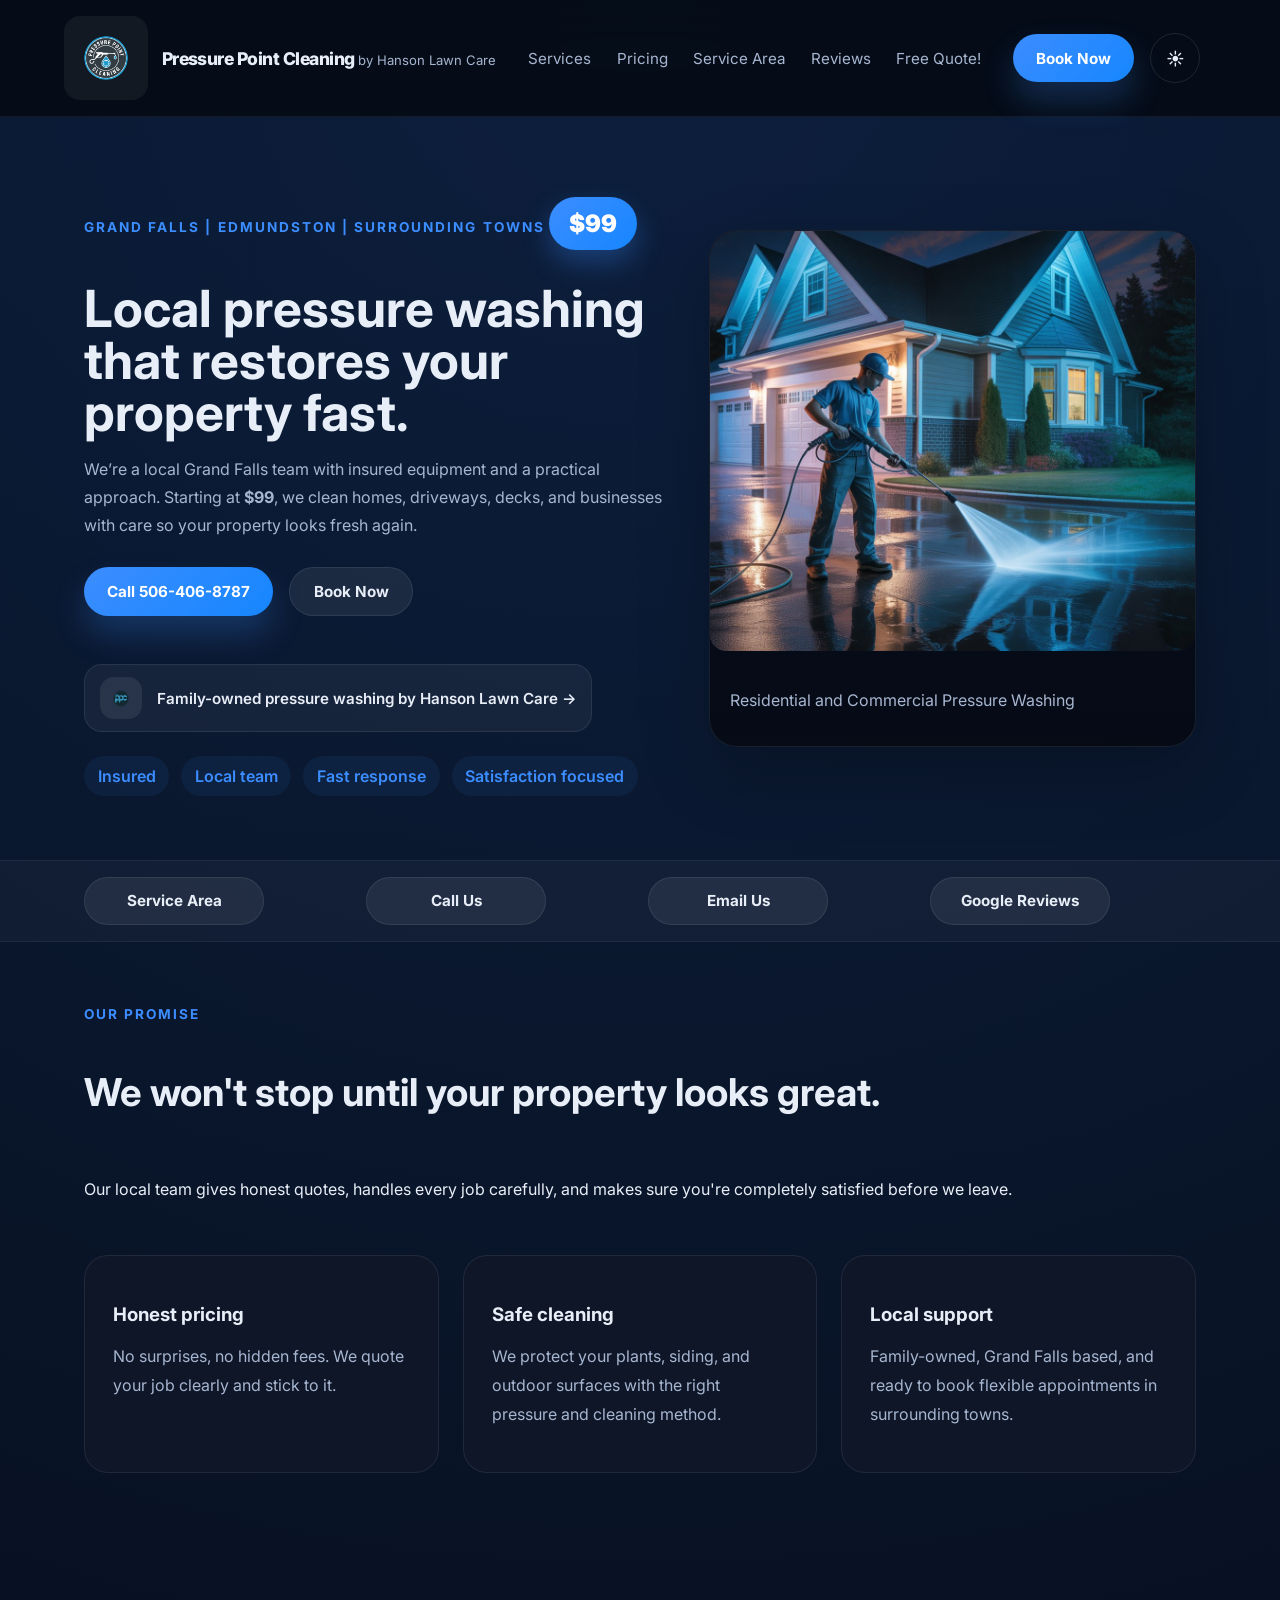
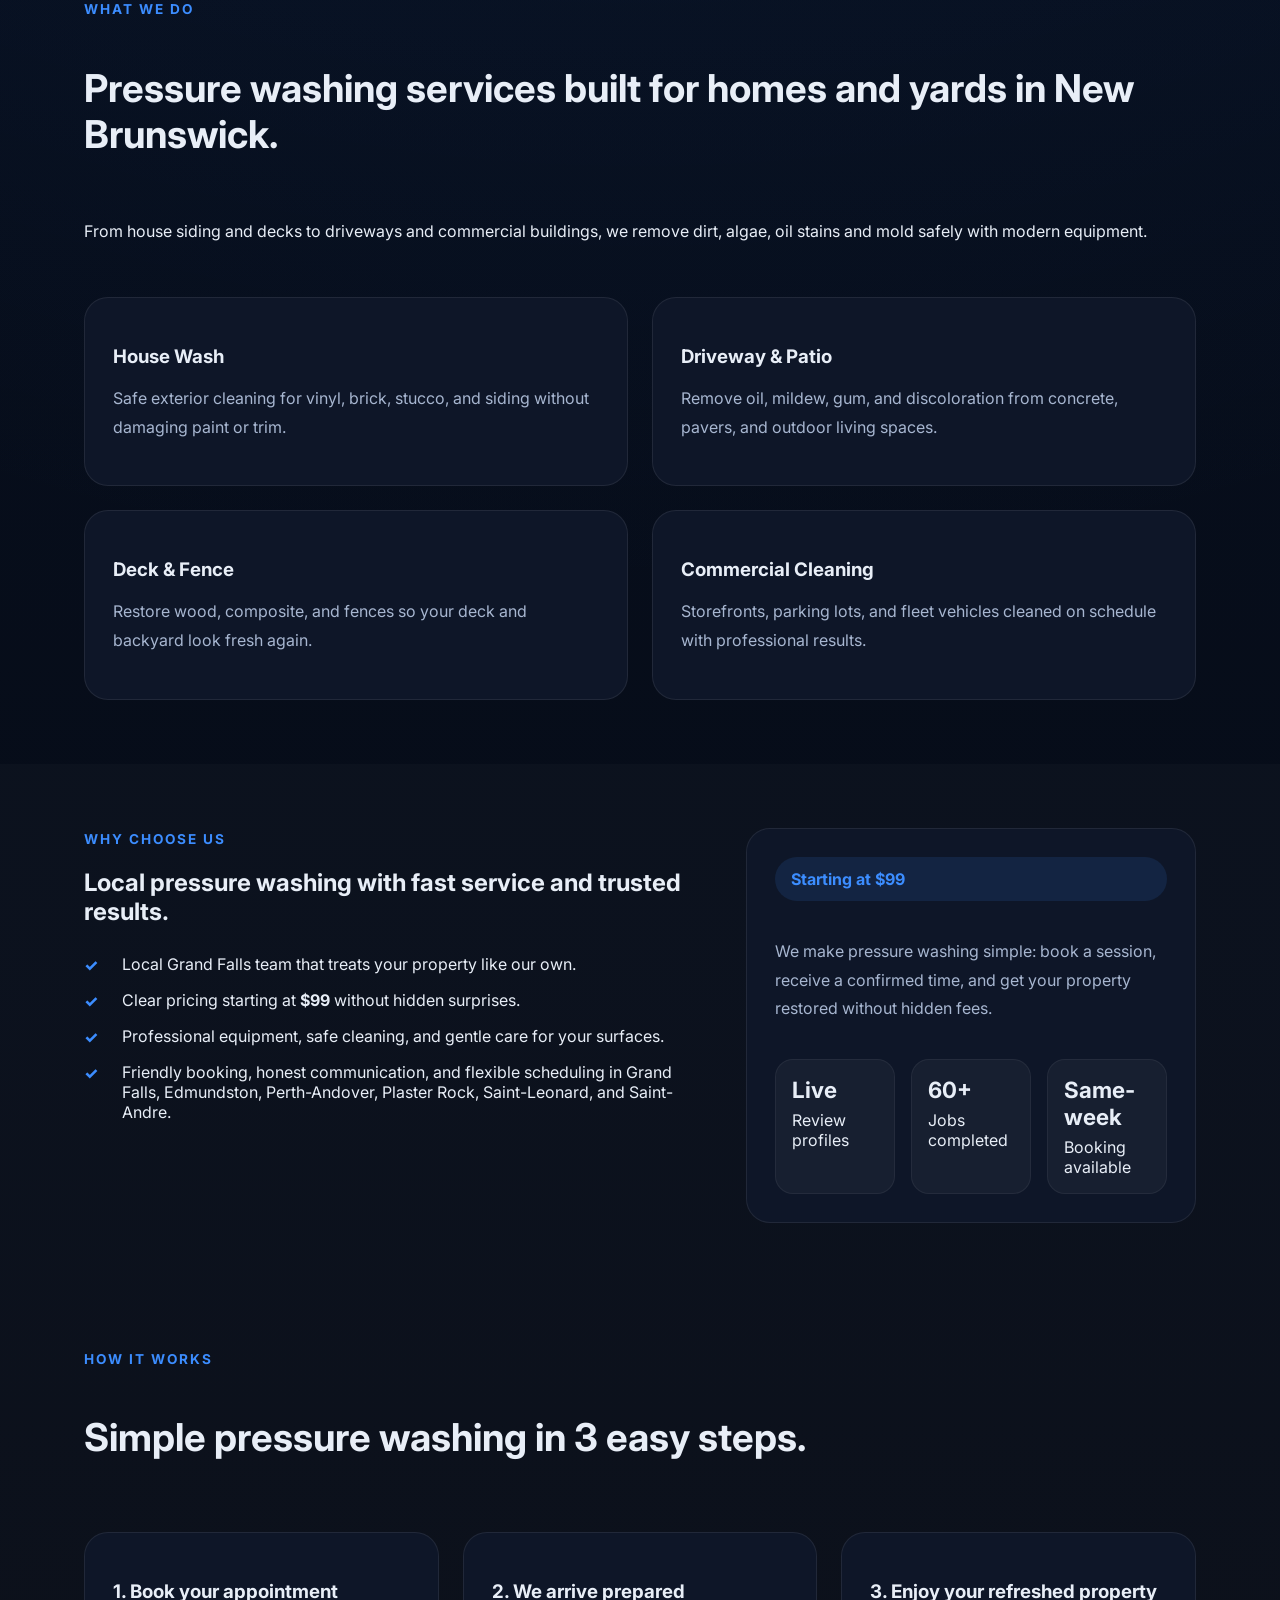
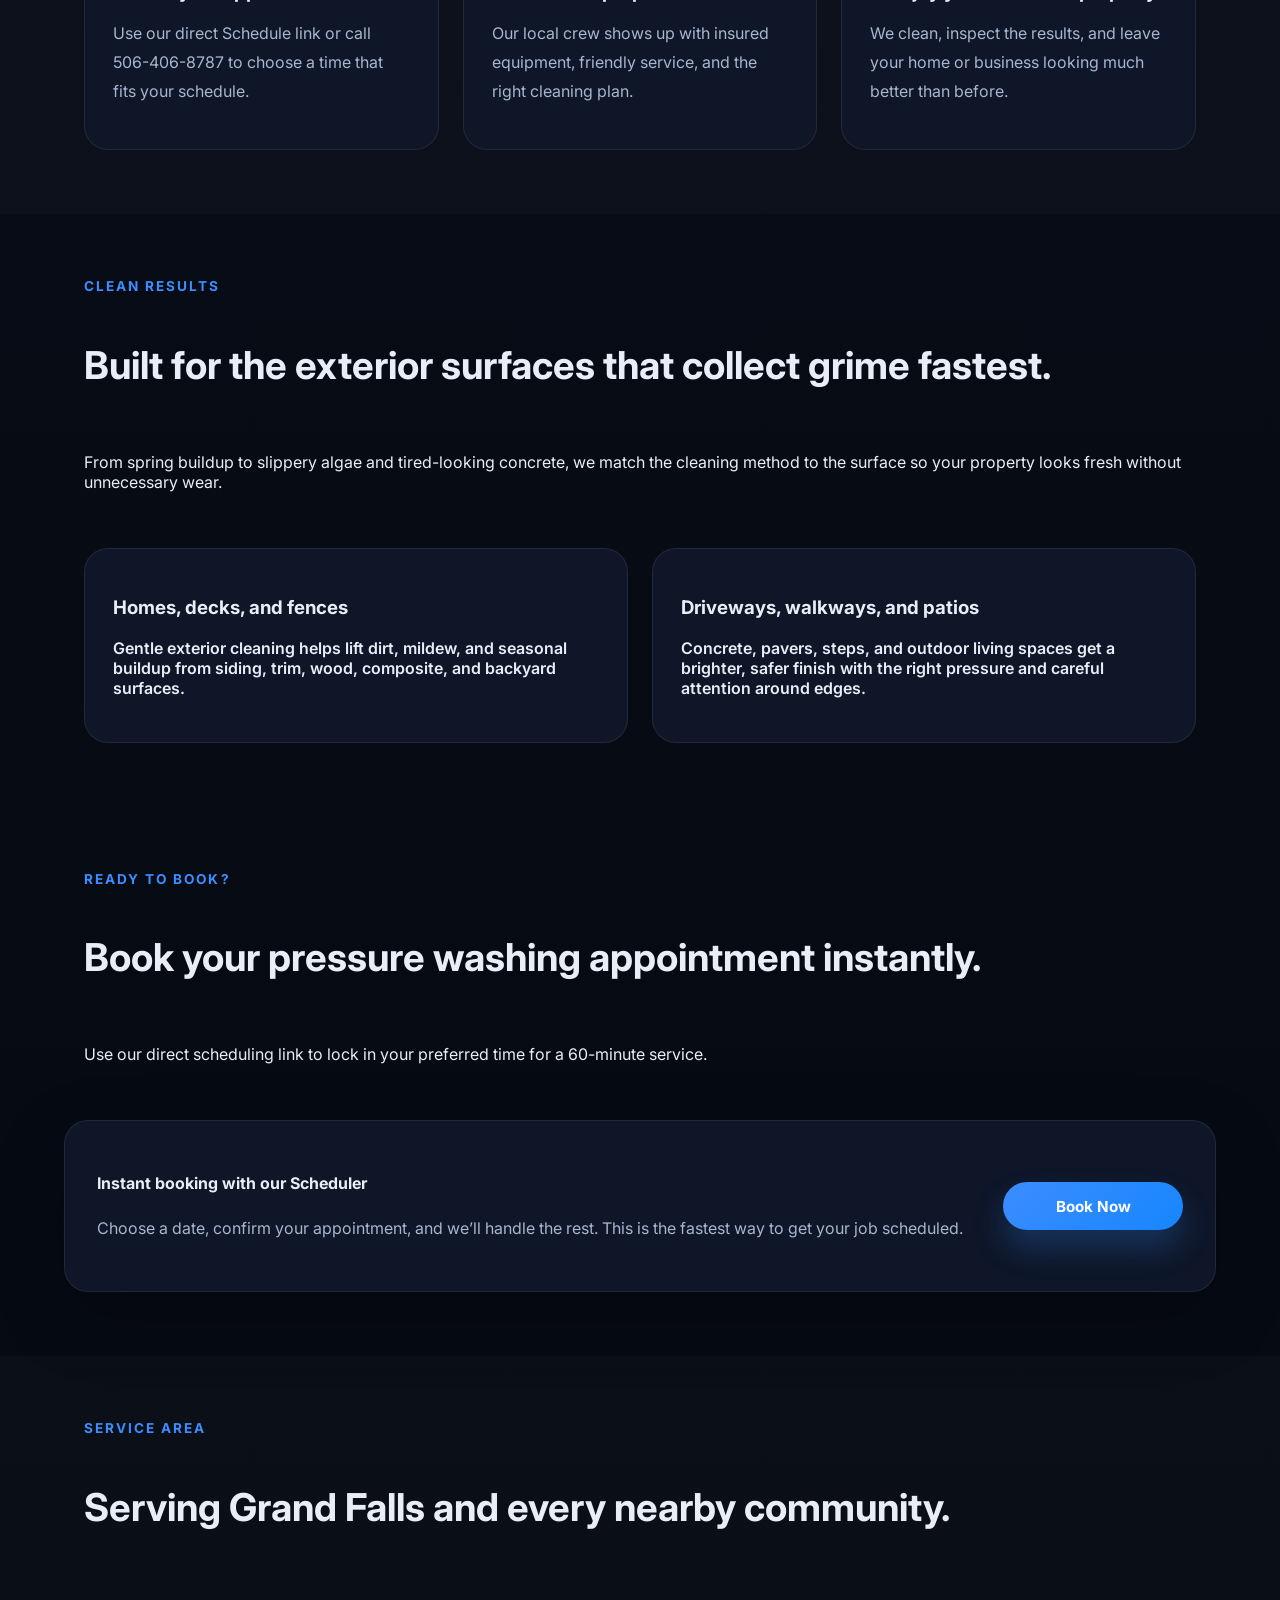
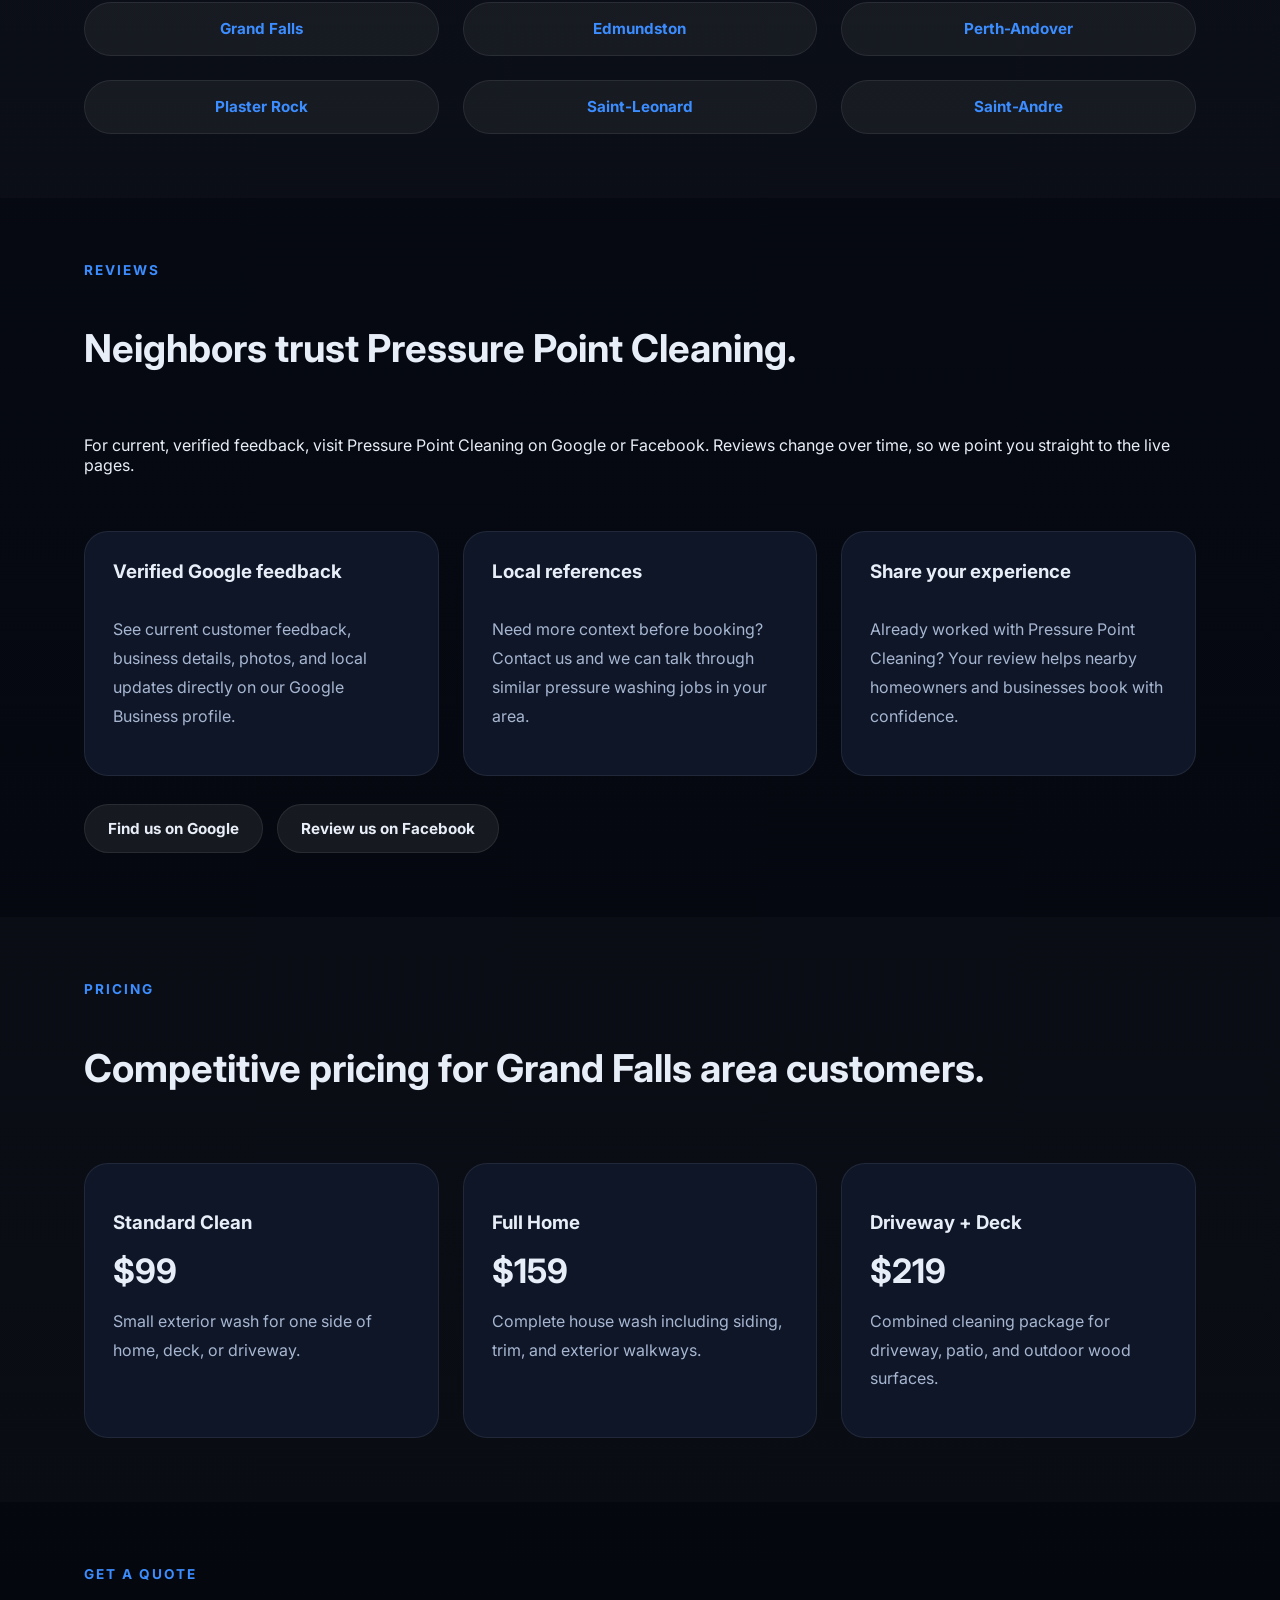
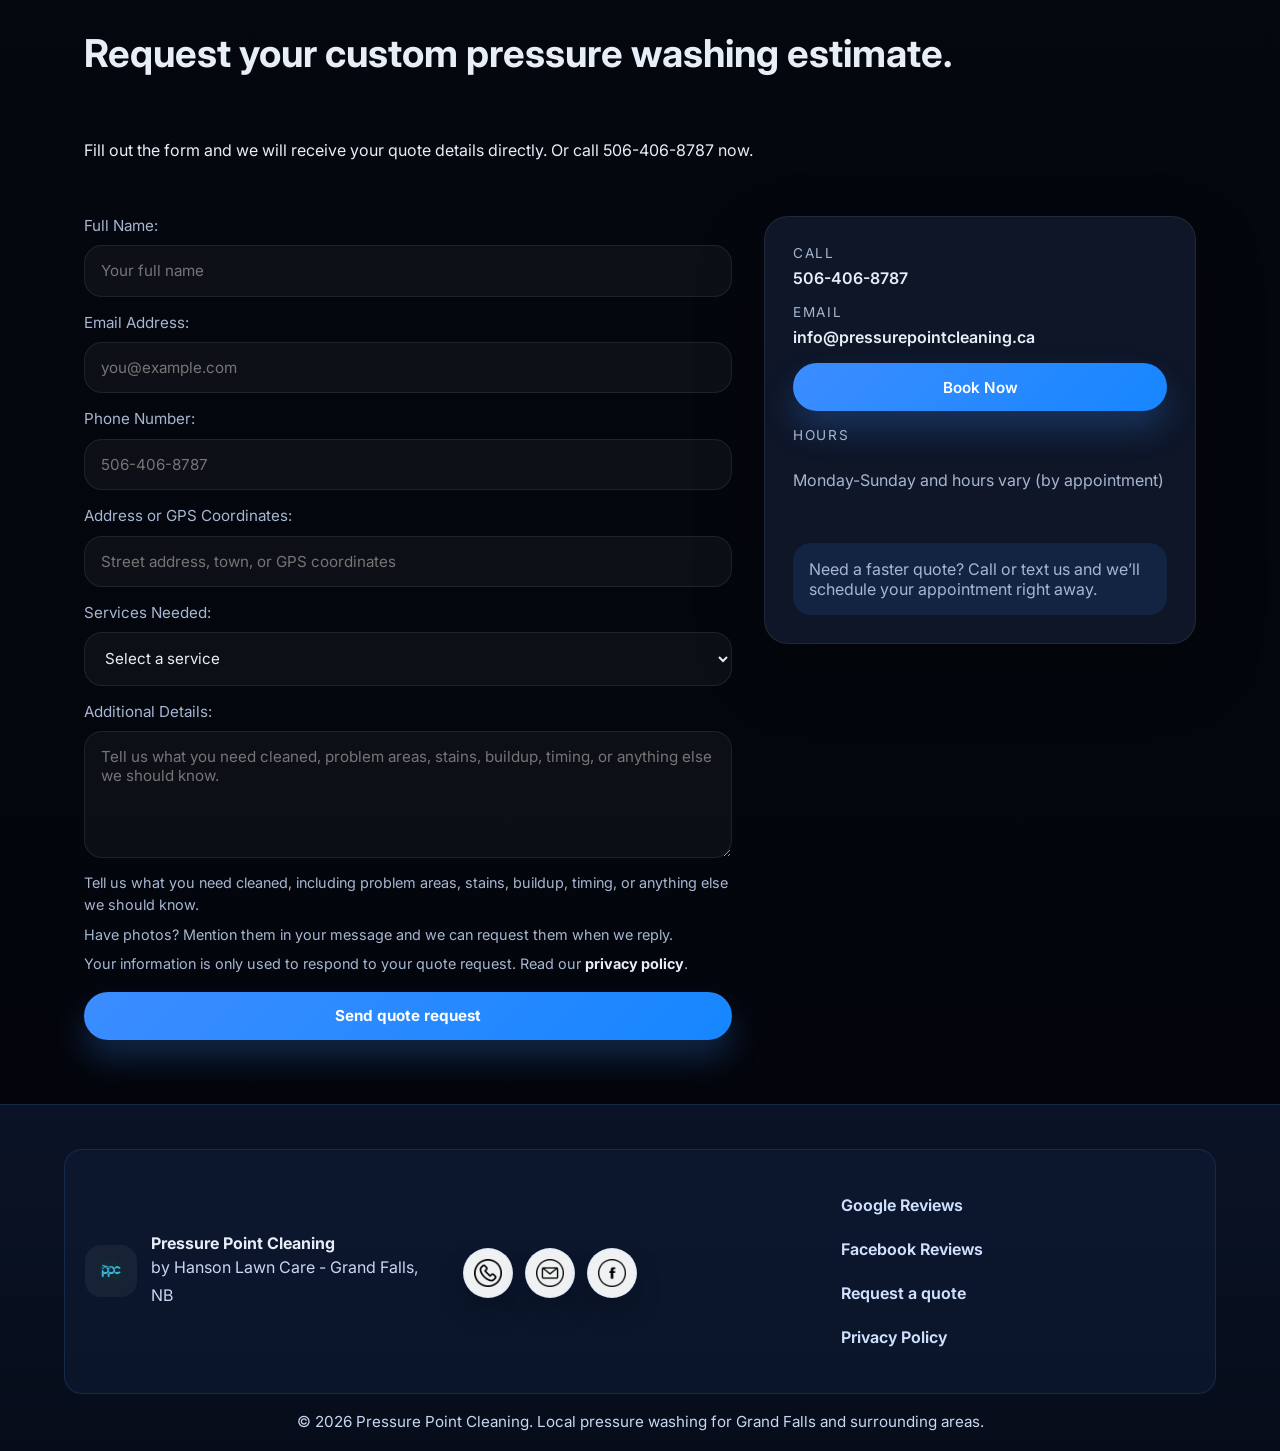
==== index.html @ f7cafcba "version 2.3.0 - replaced placeholder photos section with real customer facing copywrite." ====
<!DOCTYPE html>
<html lang="en">
<head>
  <meta charset="UTF-8" />
  <meta name="viewport" content="width=device-width, initial-scale=1.0" />
  <meta name="theme-color" content="#061223" />
  <meta name="description" content="Pressure Point Cleaning delivers trusted pressure washing in Grand Falls, Edmundston and surrounding towns. Clean homes, decks, driveways, and businesses with fast local service." />
  <meta name="keywords" content="Grand Falls pressure washing, Edmundston pressure washing, pressure washing New Brunswick, house washing, driveway cleaning" />
  <meta property="og:title" content="Pressure Point Cleaning | Grand Falls Pressure Washing" />
  <meta property="og:description" content="Local pressure washing in Grand Falls and nearby towns — insured, reliable, and starting at $99." />
  <meta property="og:type" content="website" />
  <meta property="og:url" content="https://pressurepointcleaning.ca/" />
  <meta property="og:image" content="https://pressurepointcleaning.ca/images/ppc_hero_banner.jpeg" />
  <meta property="og:image:alt" content="Pressure Point Cleaning pressure washing a home driveway" />
  <meta name="twitter:card" content="summary_large_image" />
  <meta name="twitter:title" content="Pressure Point Cleaning | Grand Falls Pressure Washing" />
  <meta name="twitter:description" content="Local pressure washing in Grand Falls and nearby towns — insured, reliable, and starting at $99." />
  <meta name="twitter:image" content="https://pressurepointcleaning.ca/images/ppc_hero_banner.jpeg" />
  <link rel="canonical" href="https://pressurepointcleaning.ca/" />
  <link rel="icon" href="images/favicon.webp" type="image/webp" />
  <link rel="apple-touch-icon" href="images/ppc_monogram_logo.png" />
  <title>Pressure Point Cleaning | Grand Falls Pressure Washing</title>
  <link rel="preconnect" href="https://fonts.googleapis.com" />
  <link rel="preconnect" href="https://fonts.gstatic.com" crossorigin />
  <link href="https://fonts.googleapis.com/css2?family=Inter:wght@400;500;600;700;800&family=Plus+Jakarta+Sans:wght@400;500;600;700;800&display=swap" rel="stylesheet" />
  <link rel="stylesheet" href="styles.css?v=1.4" />
  <script type="application/ld+json">
    {
      "@context": "https://schema.org",
      "@type": "HomeAndConstructionBusiness",
      "name": "Pressure Point Cleaning",
      "url": "https://pressurepointcleaning.ca/",
      "image": "https://pressurepointcleaning.ca/images/ppc_logo.png",
      "telephone": "+1-506-406-8787",
      "email": "info@pressurepointcleaning.ca",
      "priceRange": "$$",
      "description": "Local pressure washing for homes, decks, driveways, patios, siding, storefronts, and small commercial properties in Grand Falls and nearby New Brunswick communities.",
      "parentOrganization": {
        "@type": "LocalBusiness",
        "name": "Hanson Lawn Care",
        "url": "https://hansonlawncare.ca/"
      },
      "address": {
        "@type": "PostalAddress",
        "addressLocality": "Grand Falls",
        "addressRegion": "NB",
        "addressCountry": "CA"
      },
      "areaServed": [
        { "@type": "City", "name": "Grand Falls, New Brunswick" },
        { "@type": "City", "name": "Edmundston, New Brunswick" },
        { "@type": "City", "name": "Perth-Andover, New Brunswick" },
        { "@type": "City", "name": "Plaster Rock, New Brunswick" },
        { "@type": "City", "name": "Saint-Leonard, New Brunswick" },
        { "@type": "City", "name": "Saint-Andre, New Brunswick" }
      ],
      "sameAs": [
        "https://facebook.com/pressurepointcleaning.ca",
        "https://share.google/TikNRbeoYYUbtjmyN"
      ],
      "openingHours": "Mo-Su by appointment",
      "serviceType": [
        "House washing",
        "Driveway cleaning",
        "Deck cleaning",
        "Fence cleaning",
        "Patio cleaning",
        "Commercial pressure washing"
      ]
    }
  </script>
</head>
<body>
  <div class="page-shell">
    <header class="site-header" id="site-header">
      <div class="container header-grid">
        <a class="brand" href="#top">
          <img src="images/ppc_logo.png" alt="Pressure Point Cleaning logo" class="brand-logo brand-logo-header" />
          <div>
            <span class="brand-name">Pressure Point Cleaning</span>
            <span class="brand-sub">by Hanson Lawn Care</span>
          </div>
        </a>
        <nav class="site-nav" aria-label="Primary navigation">
          <a href="#services">Services</a>
          <a href="#pricing">Pricing</a>
          <a href="#areas">Service Area</a>
          <a href="#testimonials">Reviews</a>
          <a href="#quote">Free Quote!</a>
        </nav>
        <a class="btn btn-primary header-action" href="https://schedule.pressurepointcleaning.ca/" target="_blank" rel="noreferrer">Book Now</a>
        <button class="theme-toggle" id="theme-toggle" aria-label="Toggle dark/light mode" title="Toggle theme">🌙</button>
        <button class="nav-toggle" id="nav-toggle" aria-label="Open menu" aria-expanded="false">Menu</button>
      </div>
      <div class="mobile-menu" id="mobile-menu" aria-hidden="true">
        <button class="mobile-close" id="mobile-close" aria-label="Close menu">Close</button>
        <a href="#services">Services</a>
        <a href="#pricing">Pricing</a>
        <a href="#areas">Service Area</a>
        <a href="#testimonials">Reviews</a>
        <a href="#quote">Free Quote!</a>
        <a class="btn btn-primary" href="https://schedule.pressurepointcleaning.ca/" target="_blank" rel="noreferrer">Book Now</a>
      </div>
    </header>

    <main>
      <section class="hero" id="top">
        <div class="container hero-grid">
          <div class="hero-copy">
            <span class="eyebrow">Grand Falls | Edmundston | Surrounding towns</span>
            <div class="hero-price-badge">$99</div>
            <h1>Local pressure washing that restores your property fast.</h1>
            <p>We’re a local Grand Falls team with insured equipment and a practical approach. Starting at <strong>$99</strong>, we clean homes, driveways, decks, and businesses with care so your property looks fresh again.</p>
            <div class="hero-actions">
              <a class="btn btn-primary" href="tel:+15064068787">Call 506-406-8787</a>
              <a class="btn btn-secondary" href="https://schedule.pressurepointcleaning.ca/" target="_blank" rel="noreferrer">Book Now</a>
            </div>
            <div class="hero-brand-badge">
              <img src="images/ppc_monogram_logo.png" alt="Pressure Point Cleaning brand badge" class="hero-badge-logo" />
              <a href="https://hansonlawncare.ca/" target="_blank" rel="noreferrer">Family-owned pressure washing by Hanson Lawn Care →</a>
            </div>
            <div class="hero-badges">
              <span>Insured</span>
              <span>Local team</span>
              <span>Fast response</span>
              <span>Satisfaction focused</span>
            </div>
          </div>
          <div class="hero-media">
            <div class="hero-card">
              <img src="images/ppc_hero_banner.jpeg" alt="Pressure washing home exterior" />
              <div class="hero-card-text">
                <p>Residential and Commercial Pressure Washing</p>
              </div>
            </div>
          </div>
        </div>
      </section>

      <section class="trust-bar">
        <div class="container trust-grid">
          <div><a class="btn btn-secondary trust-btn" href="#areas">Service Area</a></div>
          <div><a class="btn btn-secondary trust-btn" href="tel:+15064068787">Call Us</a></div>
          <div><a class="btn btn-secondary trust-btn" href="mailto:info@pressurepointcleaning.ca">Email Us</a></div>
          <div><a class="btn btn-secondary trust-btn" href="https://share.google/TikNRbeoYYUbtjmyN" target="_blank" rel="noreferrer">Google Reviews</a></div>
        </div>
      </section>

      <section class="section section-promise" id="promise">
        <div class="container section-heading">
          <span class="eyebrow">Our promise</span>
          <h2>We won't stop until your property looks great.</h2>
          <p>Our local team gives honest quotes, handles every job carefully, and makes sure you're completely satisfied before we leave.</p>
        </div>
        <div class="container promise-grid reveal">
          <article class="promise-card">
            <h3>Honest pricing</h3>
            <p>No surprises, no hidden fees. We quote your job clearly and stick to it.</p>
          </article>
          <article class="promise-card">
            <h3>Safe cleaning</h3>
            <p>We protect your plants, siding, and outdoor surfaces with the right pressure and cleaning method.</p>
          </article>
          <article class="promise-card">
            <h3>Local support</h3>
            <p>Family-owned, Grand Falls based, and ready to book flexible appointments in surrounding towns.</p>
          </article>
        </div>
      </section>

      <section class="section" id="services">
        <div class="container section-heading">
          <span class="eyebrow">What we do</span>
          <h2>Pressure washing services built for homes and yards in New Brunswick.</h2>
          <p>From house siding and decks to driveways and commercial buildings, we remove dirt, algae, oil stains and mold safely with modern equipment.</p>
        </div>
        <div class="container cards-grid">
          <article class="card reveal">
            <h3>House Wash</h3>
            <p>Safe exterior cleaning for vinyl, brick, stucco, and siding without damaging paint or trim.</p>
          </article>
          <article class="card reveal">
            <h3>Driveway & Patio</h3>
            <p>Remove oil, mildew, gum, and discoloration from concrete, pavers, and outdoor living spaces.</p>
          </article>
          <article class="card reveal">
            <h3>Deck & Fence</h3>
            <p>Restore wood, composite, and fences so your deck and backyard look fresh again.</p>
          </article>
          <article class="card reveal">
            <h3>Commercial Cleaning</h3>
            <p>Storefronts, parking lots, and fleet vehicles cleaned on schedule with professional results.</p>
          </article>
        </div>
      </section>

      <section class="section section-alt" id="why-us">
        <div class="container two-column">
          <div class="reveal">
            <span class="eyebrow">Why choose us</span>
            <h2>Local pressure washing with fast service and trusted results.</h2>
            <ul class="feature-list">
              <li>Local Grand Falls team that treats your property like our own.</li>
              <li>Clear pricing starting at <strong>$99</strong> without hidden surprises.</li>
              <li>Professional equipment, safe cleaning, and gentle care for your surfaces.</li>
              <li>Friendly booking, honest communication, and flexible scheduling in Grand Falls, Edmundston, Perth-Andover, Plaster Rock, Saint-Leonard, and Saint-Andre.</li>
            </ul>
          </div>
          <div class="reveal feature-panel">
            <div class="feature-pill">Starting at $99</div>
            <p>We make pressure washing simple: book a session, receive a confirmed time, and get your property restored without hidden fees.</p>
            <div class="stats-grid">
              <div><strong>Live</strong><span>Review profiles</span></div>
              <div><strong>60+</strong><span>Jobs completed</span></div>
              <div><strong>Same-week</strong><span>Booking available</span></div>
            </div>
          </div>
        </div>
      </section>

      <section class="section section-alt" id="process">
        <div class="container section-heading">
          <span class="eyebrow">How it works</span>
          <h2>Simple pressure washing in 3 easy steps.</h2>
        </div>
        <div class="container process-grid reveal">
          <article class="process-card">
            <h3>1. Book your appointment</h3>
            <p>Use our direct Schedule link or call 506-406-8787 to choose a time that fits your schedule.</p>
          </article>
          <article class="process-card">
            <h3>2. We arrive prepared</h3>
            <p>Our local crew shows up with insured equipment, friendly service, and the right cleaning plan.</p>
          </article>
          <article class="process-card">
            <h3>3. Enjoy your refreshed property</h3>
            <p>We clean, inspect the results, and leave your home or business looking much better than before.</p>
          </article>
        </div>
      </section>

      <section class="section" id="before-after">
        <div class="container section-heading">
          <span class="eyebrow">Clean results</span>
          <h2>Built for the exterior surfaces that collect grime fastest.</h2>
          <p>From spring buildup to slippery algae and tired-looking concrete, we match the cleaning method to the surface so your property looks fresh without unnecessary wear.</p>
        </div>
        <div class="container slider-grid reveal">
          <div class="slider-card">
            <h3>Homes, decks, and fences</h3>
            <p>Gentle exterior cleaning helps lift dirt, mildew, and seasonal buildup from siding, trim, wood, composite, and backyard surfaces.</p>
          </div>
          <div class="slider-card">
            <h3>Driveways, walkways, and patios</h3>
            <p>Concrete, pavers, steps, and outdoor living spaces get a brighter, safer finish with the right pressure and careful attention around edges.</p>
          </div>
        </div>
      </section>

      <section class="section book-now-section reveal">
        <div class="container section-heading">
          <span class="eyebrow">Ready to book?</span>
          <h2>Book your pressure washing appointment instantly.</h2>
          <p>Use our direct scheduling link to lock in your preferred time for a 60-minute service.</p>
        </div>
        <div class="container book-now-panel">
          <div>
            <p><strong>Instant booking with our Scheduler</strong></p>
            <p>Choose a date, confirm your appointment, and we’ll handle the rest. This is the fastest way to get your job scheduled.</p>
          </div>
          <a class="btn btn-primary btn-book-now" href="https://schedule.pressurepointcleaning.ca/" target="_blank" rel="noreferrer">Book Now</a>
        </div>
      </section>

      <section class="section section-alt" id="areas">
        <div class="container section-heading">
          <span class="eyebrow">Service Area</span>
          <h2>Serving Grand Falls and every nearby community.</h2>
        </div>
        <div class="container badges-grid reveal">
          <button class="area-pill" type="button" data-town="Grand Falls">Grand Falls</button>
          <button class="area-pill" type="button" data-town="Edmundston">Edmundston</button>
          <button class="area-pill" type="button" data-town="Perth-Andover">Perth-Andover</button>
          <button class="area-pill" type="button" data-town="Plaster Rock">Plaster Rock</button>
          <button class="area-pill" type="button" data-town="Saint-Leonard">Saint-Leonard</button>
          <button class="area-pill" type="button" data-town="Saint-Andre">Saint-Andre</button>
        </div>
      </section>

      <section class="section" id="testimonials">
        <div class="container section-heading">
          <span class="eyebrow">Reviews</span>
          <h2>Neighbors trust Pressure Point Cleaning.</h2>
          <p>For current, verified feedback, visit Pressure Point Cleaning on Google or Facebook. Reviews change over time, so we point you straight to the live pages.</p>
        </div>
        <div class="container reviews-grid reveal">
          <article class="review-card">
            <h3>Verified Google feedback</h3>
            <p>See current customer feedback, business details, photos, and local updates directly on our Google Business profile.</p>
          </article>
          <article class="review-card">
            <h3>Local references</h3>
            <p>Need more context before booking? Contact us and we can talk through similar pressure washing jobs in your area.</p>
          </article>
          <article class="review-card">
            <h3>Share your experience</h3>
            <p>Already worked with Pressure Point Cleaning? Your review helps nearby homeowners and businesses book with confidence.</p>
          </article>
        </div>
        <div class="container reviews-link">
          <a class="btn btn-secondary" href="https://share.google/TikNRbeoYYUbtjmyN" target="_blank" rel="noreferrer">Find us on Google</a>
          <a class="btn btn-secondary" href="https://facebook.com/pressurepointcleaning.ca" target="_blank" rel="noreferrer">Review us on Facebook</a>
        </div>
      </section>

      <section class="section section-alt" id="pricing">
        <div class="container section-heading">
          <span class="eyebrow">Pricing</span>
          <h2>Competitive pricing for Grand Falls area customers.</h2>
        </div>
        <div class="container pricing-grid reveal">
          <article class="price-card">
            <h3>Standard Clean</h3>
            <strong>$99</strong>
            <p>Small exterior wash for one side of home, deck, or driveway.</p>
          </article>
          <article class="price-card">
            <h3>Full Home</h3>
            <strong>$159</strong>
            <p>Complete house wash including siding, trim, and exterior walkways.</p>
          </article>
          <article class="price-card">
            <h3>Driveway + Deck</h3>
            <strong>$219</strong>
            <p>Combined cleaning package for driveway, patio, and outdoor wood surfaces.</p>
          </article>
        </div>
      </section>

      <section class="section" id="quote">
        <div class="container section-heading">
          <span class="eyebrow">Get a quote</span>
          <h2>Request your custom pressure washing estimate.</h2>
          <p>Fill out the form and we will receive your quote details directly. Or call 506-406-8787 now.</p>
        </div>
        <div class="container contact-grid reveal">
          <form class="quote-form" id="ppc-form" method="POST" action="https://script.google.com/macros/s/AKfycbyjgGvPrKDsi6i8uDoP4Ykta_w0WbCfKMymXhxGn5Yt-7gBQGri0tvu0Tq9tL_U9mED/exec">
            <input type="hidden" name="business" value="PPC" />
            <input type="hidden" name="form_key" value="hlc_ppc_secure_2026" />
            <input type="text" name="_honey" class="form-honey" tabindex="-1" autocomplete="off" aria-hidden="true" />
            <label>
              Full Name:
              <input type="text" name="Full Name" autocomplete="name" required placeholder="Your full name" />
            </label>
            <label>
              Email Address:
              <input type="email" name="Email Address" autocomplete="email" required placeholder="you@example.com" />
            </label>
            <label>
              Phone Number:
              <input type="tel" name="Phone Number" autocomplete="tel" required placeholder="506-406-8787" />
            </label>
            <label>
              Address or GPS Coordinates:
              <input type="text" name="Address or GPS Coordinates" autocomplete="street-address" required placeholder="Street address, town, or GPS coordinates" />
            </label>
            <label>
              Services Needed:
              <select name="Services Needed" required>
                <option value="" selected disabled>Select a service</option>
                <option value="House Wash">House Wash</option>
                <option value="Driveway Cleaning">Driveway Cleaning</option>
                <option value="Deck & Fence">Deck & Fence</option>
                <option value="Commercial Cleaning">Commercial Cleaning</option>
                <option value="Other">Other</option>
              </select>
            </label>
            <label>
              Additional Details:
              <textarea name="Additional Details" rows="5" placeholder="Tell us what you need cleaned, problem areas, stains, buildup, timing, or anything else we should know."></textarea>
            </label>
            <div class="form-note privacy-note form-guidance">
              <p>Tell us what you need cleaned, including problem areas, stains, buildup, timing, or anything else we should know.</p>
              <p>Have photos? Mention them in your message and we can request them when we reply.</p>
              <p>Your information is only used to respond to your quote request. Read our <a href="/privacy">privacy policy</a>.</p>
            </div>
            <p class="form-note form-success" id="ppc-form-success" style="display:none;"></p>
            <p class="form-note form-error" id="ppc-form-error" aria-live="polite" style="display:none;"></p>
            <button class="btn btn-primary" type="submit">Send quote request</button>
          </form>
          <div class="contact-panel">
            <div>
              <span class="panel-label">Call</span>
              <a href="tel:+15064068787">506-406-8787</a>
            </div>
            <div>
              <span class="panel-label">Email</span>
              <a href="mailto:info@pressurepointcleaning.ca">info@pressurepointcleaning.ca</a>
            </div>
          <a href="https://schedule.pressurepointcleaning.ca/" target="_blank" rel="noreferrer" class="btn btn-primary btn-book-now">Book Now</a>
            <div>
              <span class="panel-label">Hours</span>
              <p>Monday-Sunday and hours vary (by appointment)</p>
            </div>
            <div class="contact-note">Need a faster quote? Call or text us and we’ll schedule your appointment right away.</div>
          </div>
        </div>
      </section>
    </main>

    <footer class="site-footer">
      <div class="container footer-grid">
        <div class="footer-branding">
          <img src="images/ppc_monogram_logo.png" alt="Pressure Point Cleaning monogram" class="brand-logo brand-logo-footer" />
          <div>
            <strong>Pressure Point Cleaning</strong>
            <p>by Hanson Lawn Care - Grand Falls, NB</p>
          </div>
        </div>
        <div>
          <div class="social-links footer-socials" aria-label="Contact Pressure Point Cleaning">
            <a class="social-icon" href="tel:+15064068787" aria-label="Call Pressure Point Cleaning">
              <img src="images/icons/phone_2.png" alt="" width="512" height="512" loading="lazy" decoding="async" />
            </a>
            <a class="social-icon" href="mailto:info@pressurepointcleaning.ca" aria-label="Email Pressure Point Cleaning">
              <img src="images/icons/email_2.png" alt="" width="512" height="512" loading="lazy" decoding="async" />
            </a>
            <a class="social-icon" href="https://facebook.com/pressurepointcleaning.ca" target="_blank" rel="noreferrer" aria-label="Visit Pressure Point Cleaning on Facebook">
              <img src="images/icons/facebook_1.png" alt="" width="512" height="512" loading="lazy" decoding="async" />
            </a>
          </div>
        </div>
        <div>
          <p><a href="https://share.google/TikNRbeoYYUbtjmyN" target="_blank" rel="noreferrer">Google Reviews</a></p>
          <p><a href="https://facebook.com/pressurepointcleaning.ca" target="_blank" rel="noreferrer">Facebook Reviews</a></p>
          <p><a href="#quote">Request a quote</a></p>
          <p><a href="/privacy">Privacy Policy</a></p>
        </div>
      </div>
      <div class="footer-note">© 2026 Pressure Point Cleaning. Local pressure washing for Grand Falls and surrounding areas.</div>
    </footer>

    <div class="area-modal" id="area-modal" aria-hidden="true">
      <div class="area-modal-backdrop" data-area-close></div>
      <div class="area-modal-panel" role="dialog" aria-modal="true" aria-labelledby="area-modal-title">
        <button class="area-modal-close" type="button" data-area-close aria-label="Close service area details">X</button>
        <span class="eyebrow">Service Area</span>
        <h2 id="area-modal-title">Grand Falls</h2>
        <p id="area-modal-copy"></p>
        <div class="area-modal-actions">
          <a class="btn btn-primary" href="https://schedule.pressurepointcleaning.ca/" target="_blank" rel="noreferrer">Book Now</a>
          <a class="btn btn-secondary" href="#quote" data-area-close>Contact Us</a>
        </div>
      </div>
    </div>

    <a href="tel:+15064068787" class="sticky-call" aria-label="Call Pressure Point Cleaning">Call 506-406-8787</a>
    <a href="#top" class="back-to-top" id="back-to-top" aria-label="Back to top">↑</a>
  </div>
  <script src="script.js?v=1.4"></script>
</body>
</html>
---- styles.css ----
:root {
  --bg: #060b17;
  --surface: #0e1628;
  --surface-alt: #13203b;
  --surface-soft: rgba(18, 29, 49, 0.84);
  --text: #e8eef7;
  --text-muted: #a7b6d0;
  --accent: #3c8dff;
  --accent-soft: rgba(60, 141, 255, 0.12);
  --border: rgba(255, 255, 255, 0.08);
  --shadow: 0 24px 70px rgba(0, 0, 0, 0.24);
  --radius: 24px;
  --radius-sm: 16px;
  --radius-xs: 12px;
  --max-width: 1180px;
  --gap: 24px;
  --transition: 180ms ease;
  font-family: "Inter", system-ui, -apple-system, BlinkMacSystemFont, "Segoe UI", sans-serif;
}

[data-theme="light"] {
  --bg: #f0f4fb;
  --surface: #ffffff;
  --surface-alt: #e8f2ff;
  --surface-soft: rgba(233, 242, 255, 0.84);
  --text: #1a2845;
  --text-muted: #4a5f7f;
  --accent: #2563eb;
  --accent-soft: rgba(37, 99, 235, 0.12);
  --border: rgba(37, 99, 235, 0.12);
  --shadow: 0 24px 70px rgba(37, 99, 235, 0.08);
}

* {
  box-sizing: border-box;
}

html {
  scroll-behavior: smooth;
}

body {
  margin: 0;
  min-height: 100vh;
  color: var(--text);
  background: radial-gradient(circle at top, rgba(60, 141, 255, 0.12), transparent 28%),
    linear-gradient(180deg, #061023 0%, #070b14 48%, #03050b 100%);
  font-family: var(--font-family, Inter, sans-serif);
  transition: background-color var(--transition), background-image var(--transition);
}

body.modal-open {
  overflow: hidden;
}

[data-theme="light"] body {
  background: radial-gradient(circle at top, rgba(37, 99, 235, 0.1), transparent 28%),
    linear-gradient(180deg, #f0f4fb 0%, #e8f2ff 48%, #f5f8ff 100%);
}

img {
  width: 100%;
  display: block;
  border-radius: var(--radius-sm);
}

a {
  color: inherit;
  text-decoration: none;
}

button,
input,
select,
textarea {
  font: inherit;
}

.page-shell {
  position: relative;
}

.container {
  width: min(100%, calc(1120px + 2rem));
  margin: 0 auto;
  padding: 0 1.25rem;
}

.site-header {
  position: sticky;
  top: 0;
  z-index: 50;
  backdrop-filter: blur(18px);
  background: rgba(5, 10, 19, 0.84);
  border-bottom: 1px solid rgba(255, 255, 255, 0.06);
  transition: background-color var(--transition), border-color var(--transition);
}

[data-theme="light"] .site-header {
  background: rgba(240, 244, 251, 0.84);
  border-bottom-color: rgba(37, 99, 235, 0.12);
}

.header-grid {
  display: grid;
  grid-template-columns: minmax(0, auto) 1fr auto auto auto;
  align-items: center;
  gap: 1rem;
  padding: 1rem 0;
}

.brand {
  display: inline-flex;
  align-items: center;
  gap: 0.85rem;
}

.brand-logo {
  width: 64px;
  height: auto;
  border-radius: 16px;
  object-fit: contain;
  background: rgba(255, 255, 255, 0.05);
  padding: 0.45rem;
}

.brand-logo-header {
  width: 84px;
}

.brand-logo-footer {
  width: 52px;
}

.hero-brand-badge {
  display: inline-flex;
  align-items: center;
  gap: 0.9rem;
  margin: 1.25rem 0 1.5rem;
  padding: 0.75rem 0.95rem;
  background: rgba(255, 255, 255, 0.05);
  border-radius: 18px;
  border: 1px solid rgba(255, 255, 255, 0.08);
}

.hero-badge-logo {
  width: 42px;
  height: auto;
  border-radius: 14px;
  background: rgba(255, 255, 255, 0.08);
  padding: 0.55rem;
}

.hero-brand-badge span {
  color: var(--text);
  font-size: 0.95rem;
  font-weight: 600;
}

.hero-brand-badge a {
  color: var(--text);
  font-size: 0.95rem;
  font-weight: 600;
  transition: color var(--transition);
}

.hero-brand-badge a:hover,
.hero-brand-badge a:focus-visible {
  color: var(--accent);
}

.footer-branding {
  display: inline-flex;
  align-items: center;
  gap: 0.9rem;
}

.footer-branding p {
  margin: 0;
}

.brand-name {
  font-size: 1.1rem;
  font-weight: 800;
  letter-spacing: -0.03em;
}

.brand-sub {
  font-size: 0.82rem;
  color: var(--text-muted);
  transition: color var(--transition);
}

.site-nav {
  display: flex;
  justify-content: center;
  gap: 1.6rem;
  font-size: 0.95rem;
}

.site-nav a {
  color: var(--text-muted);
  transition: color var(--transition);
}

.site-nav a:hover,
.site-nav a:focus-visible {
  color: var(--accent);
}

.header-action {
  white-space: nowrap;
}

.btn,
button {
  display: inline-flex;
  align-items: center;
  justify-content: center;
  gap: 0.5rem;
  border: none;
  border-radius: 999px;
  padding: 0.9rem 1.45rem;
  font-size: 0.95rem;
  font-weight: 700;
  cursor: pointer;
  transition: transform var(--transition), background-color var(--transition), color var(--transition), box-shadow var(--transition);
}

.btn-primary {
  color: #fff;
  background: linear-gradient(135deg, var(--accent), #1686ff);
  box-shadow: 0 18px 32px rgba(60, 141, 255, 0.24);
}

.btn-secondary {
  color: var(--text);
  background: rgba(255, 255, 255, 0.07);
  border: 1px solid rgba(255, 255, 255, 0.08);
}

[data-theme="light"] .btn-secondary {
  background: rgba(37, 99, 235, 0.08);
  border-color: rgba(37, 99, 235, 0.14);
}

.btn:hover,
button:hover,
.btn:focus-visible,
button:focus-visible {
  transform: translateY(-1px);
  outline: none;
}

.nav-toggle {
  display: none;
  background: rgba(255, 255, 255, 0.06);
  color: var(--text);
  padding: 0.85rem 1rem;
}

.theme-toggle {
  display: inline-flex;
  align-items: center;
  justify-content: center;
  background: transparent;
  border: 1px solid rgba(255, 255, 255, 0.1);
  color: var(--text);
  padding: 0.85rem 0.9rem;
  border-radius: 999px;
  font-size: 1.1rem;
  cursor: pointer;
  transition: background-color var(--transition), border-color var(--transition);
}

.theme-toggle:hover,
.theme-toggle:focus-visible {
  background: rgba(255, 255, 255, 0.08);
  border-color: rgba(255, 255, 255, 0.16);
  outline: none;
}

[data-theme="light"] .theme-toggle {
  border-color: rgba(37, 99, 235, 0.16);
}

[data-theme="light"] .theme-toggle:hover {
  background: rgba(37, 99, 235, 0.08);
}

.mobile-menu {
  display: none;
  flex-direction: column;
  gap: 0.75rem;
  padding: 1rem 1.25rem 1.25rem;
}

.mobile-menu.open {
  display: flex;
}

.mobile-close {
  align-self: flex-end;
  background: transparent;
  border: 1px solid rgba(255, 255, 255, 0.14);
  color: var(--text);
  padding: 0.65rem 1rem;
  border-radius: 999px;
  font-weight: 700;
  cursor: pointer;
}

.mobile-close:hover,
.mobile-close:focus-visible {
  background: rgba(255, 255, 255, 0.08);
}

.mobile-menu a {
  color: var(--text);
  padding: 0.75rem 0;
}

.hero {
  padding: 4rem 0 2rem;
}

.hero-grid {
  display: grid;
  grid-template-columns: minmax(0, 1.2fr) minmax(400px, 1fr);
  gap: 2.5rem;
  align-items: center;
}

.eyebrow {
  display: inline-flex;
  align-items: center;
  gap: 0.5rem;
  color: var(--accent);
  font-size: 0.85rem;
  font-weight: 700;
  text-transform: uppercase;
  letter-spacing: 0.15em;
}

.hero-price-badge {
  display: inline-flex;
  align-items: center;
  justify-content: center;
  background: linear-gradient(135deg, var(--accent), #1686ff);
  color: #fff;
  font-size: 1.5rem;
  font-weight: 900;
  padding: 0.75rem 1.25rem;
  border-radius: 999px;
  margin: 1rem 0;
  box-shadow: 0 12px 28px rgba(60, 141, 255, 0.32);
}

.hero h1 {
  font-size: clamp(2.75rem, 4vw, 4.4rem);
  line-height: 1.02;
  margin: 1rem 0 1rem;
}

.hero p {
  max-width: 42rem;
  color: var(--text-muted);
  line-height: 1.75;
}

.hero-actions {
  display: flex;
  flex-wrap: wrap;
  gap: 1rem;
  margin: 1.75rem 0;
}

.hero-badges {
  display: flex;
  flex-wrap: wrap;
  gap: 0.75rem;
}

.hero-badges span {
  color: var(--accent);
  font-weight: 600;
  background: rgba(60, 141, 255, 0.08);
  padding: 0.6rem 0.85rem;
  border-radius: 999px;
}

.hero-media {
  display: grid;
  gap: 1rem;
}

.hero-card {
  overflow: hidden;
  border-radius: 28px;
  background: linear-gradient(180deg, rgba(7, 12, 25, 0.9), rgba(5, 8, 16, 0.8));
  border: 1px solid rgba(255, 255, 255, 0.08);
  box-shadow: var(--shadow);
}

.hero-card img {
  height: 420px;
  object-fit: cover;
}

.hero-card-text {
  padding: 1.2rem 1.25rem 1rem;
  color: var(--text);
}

.trust-bar {
  margin: 2rem 0 0;
  padding: 1rem 0;
  background: rgba(255, 255, 255, 0.03);
  border-top: 1px solid rgba(255, 255, 255, 0.06);
  border-bottom: 1px solid rgba(255, 255, 255, 0.06);
}

.trust-grid {
  display: grid;
  grid-template-columns: repeat(4, minmax(0, 1fr));
  gap: 1rem;
  align-items: center;
  color: var(--text-muted);
}

.trust-btn {
  width: min(100%, 180px);
  min-height: 48px;
  padding: 0.8rem 1rem;
  white-space: nowrap;
  overflow: hidden;
  text-overflow: ellipsis;
}

.promise-grid,
.process-grid {
  display: grid;
  grid-template-columns: repeat(3, minmax(0, 1fr));
  gap: 1.5rem;
}

.promise-card,
.process-card {
  padding: 1.75rem;
  border-radius: var(--radius);
  background: var(--surface);
  border: 1px solid rgba(255, 255, 255, 0.08);
}

.promise-card h3,
.process-card h3 {
  margin-bottom: 0.85rem;
}

.promise-card p,
.process-card p {
  color: var(--text-muted);
  line-height: 1.8;
}

.section {
  padding: 4rem 0;
}

.section-alt {
  background: rgba(255, 255, 255, 0.02);
}

.section-heading {
  display: grid;
  gap: 1rem;
  margin-bottom: 2.5rem;
}

.section-heading h2 {
  font-size: clamp(2rem, 3vw, 3rem);
}

.cards-grid,
.reviews-grid,
.pricing-grid,
.stats-grid,
.badges-grid,
.contact-grid,
.slider-grid {
  display: grid;
  gap: 1.5rem;
}

.cards-grid {
  grid-template-columns: repeat(2, minmax(0, 1fr));
}

.card,
.review-card,
.price-card,
.feature-panel,
.slider-card {
  padding: 1.75rem;
  border-radius: var(--radius);
  background: var(--surface);
  border: 1px solid var(--border);
}

.card h3,
.price-card h3,
.review-card strong {
  margin-bottom: 0.85rem;
}

.card p,
.review-card p,
.price-card p,
.feature-panel p,
.contact-panel p {
  color: var(--text-muted);
  line-height: 1.8;
}

.feature-list {
  list-style: none;
  display: grid;
  gap: 1rem;
  margin: 1.75rem 0 0;
  padding: 0;
}

.feature-list li {
  position: relative;
  padding-left: 2.4rem;
}

.feature-list li::before {
  content: "✓";
  position: absolute;
  left: 0;
  top: 0.1rem;
  color: var(--accent);
  font-weight: 800;
}

.two-column {
  display: grid;
  grid-template-columns: 1.4fr 1fr;
  gap: 2rem;
  align-items: start;
}

.feature-panel {
  display: grid;
  gap: 1.25rem;
}

.feature-pill {
  display: inline-flex;
  padding: 0.75rem 1rem;
  border-radius: 999px;
  background: rgba(60, 141, 255, 0.12);
  color: var(--accent);
  font-weight: 700;
}

.stats-grid {
  grid-template-columns: repeat(3, minmax(0, 1fr));
  gap: 1rem;
}

.stats-grid div {
  padding: 1rem;
  border-radius: 18px;
  background: rgba(255, 255, 255, 0.04);
  border: 1px solid rgba(255, 255, 255, 0.06);
}

.stats-grid strong {
  display: block;
  font-size: 1.4rem;
  margin-bottom: 0.4rem;
}

.slider-grid {
  grid-template-columns: repeat(2, minmax(0, 1fr));
}

.slider-card p {
  margin-top: 0.95rem;
  font-weight: 600;
  color: var(--text);
}

.badges-grid {
  grid-template-columns: repeat(3, minmax(0, 1fr));
}

.badges-grid span,
.area-pill {
  padding: 1rem 1.15rem;
  border-radius: 999px;
  background: rgba(255, 255, 255, 0.05);
  color: var(--accent);
  text-align: center;
  font-weight: 700;
}

.area-pill {
  min-height: 54px;
  border: 1px solid var(--border);
  box-shadow: none;
}

.area-pill:hover,
.area-pill:focus-visible {
  background: var(--surface);
  color: var(--text);
}

.reviews-grid {
  grid-template-columns: repeat(3, minmax(0, 1fr));
}

.review-card {
  min-height: 220px;
  display: grid;
  gap: 1rem;
}

.review-card h3 {
  margin: 0;
  color: var(--text);
}

.reviews-link {
  display: flex;
  flex-wrap: wrap;
  gap: 0.85rem;
  margin-top: 1.75rem;
}

.book-now-panel {
  display: grid;
  grid-template-columns: minmax(0, 1fr) auto;
  align-items: center;
  gap: 1.5rem;
  padding: 2rem;
  border-radius: var(--radius);
  background: var(--surface);
  border: 1px solid var(--border);
  box-shadow: var(--shadow);
}

.book-now-panel p {
  color: var(--text-muted);
  line-height: 1.8;
}

.book-now-panel strong {
  color: var(--text);
}

.btn-book-now {
  min-width: 180px;
}

.pricing-grid {
  grid-template-columns: repeat(3, minmax(0, 1fr));
}

.price-card strong {
  display: block;
  margin: 1rem 0;
  font-size: 2.1rem;
  color: var(--text);
}

.contact-grid {
  grid-template-columns: 1.2fr 0.8fr;
  gap: 2rem;
  align-items: start;
}

.quote-form {
  display: grid;
  gap: 1rem;
}

.quote-form label {
  display: grid;
  gap: 0.65rem;
  font-size: 0.95rem;
  color: var(--text-muted);
}

.quote-form input,
.quote-form select,
.quote-form textarea {
  width: 100%;
  border: 1px solid var(--border);
  border-radius: 18px;
  background: rgba(255, 255, 255, 0.04);
  color: var(--text);
  padding: 0.95rem 1rem;
}

.quote-form select option {
  background: #0e1628;
  color: #e8eef7;
}

.quote-form select option:disabled {
  color: #a7b6d0;
}

[data-theme="light"] .quote-form input,
[data-theme="light"] .quote-form select,
[data-theme="light"] .quote-form textarea {
  background: rgba(255, 255, 255, 0.72);
}

[data-theme="light"] .quote-form select option {
  background: #ffffff;
  color: #1a2845;
}

[data-theme="light"] .quote-form select option:disabled {
  color: #4a5f7f;
}

.quote-form input:focus,
.quote-form select:focus,
.quote-form textarea:focus {
  outline: 2px solid rgba(60, 141, 255, 0.28);
  outline-offset: 2px;
}

.form-note {
  color: var(--text-muted);
  font-size: 0.9rem;
  margin-top: -0.5rem;
}

.form-note a {
  color: var(--text);
  font-weight: 700;
}

.form-guidance {
  display: grid;
  gap: 0.45rem;
  margin-top: -0.15rem;
  line-height: 1.55;
}

.form-guidance p {
  margin: 0;
}

.form-success {
  margin-top: 0;
  padding: 0.85rem 1rem;
  border: 1px solid rgba(80, 220, 160, 0.34);
  border-radius: 14px;
  background: rgba(80, 220, 160, 0.12);
  color: #baf8d8;
  font-weight: 700;
}

.form-error {
  margin-top: 0;
  padding: 0.85rem 1rem;
  border: 1px solid rgba(255, 107, 107, 0.32);
  border-radius: 14px;
  background: rgba(255, 107, 107, 0.1);
  color: #ffb4b4;
  font-weight: 700;
}

[data-theme="light"] .form-error {
  color: #a52828;
}

[data-theme="light"] .form-success {
  color: #126c3f;
}

.form-honey {
  position: absolute;
  left: -9999px;
  opacity: 0;
}

.contact-panel {
  display: grid;
  gap: 1rem;
  padding: 1.75rem;
  border-radius: var(--radius);
  background: var(--surface);
  border: 1px solid var(--border);
  box-shadow: var(--shadow);
}

.contact-panel div {
  display: grid;
  gap: 0.45rem;
}

.panel-label {
  font-size: 0.85rem;
  color: var(--text-muted);
  text-transform: uppercase;
  letter-spacing: 0.12em;
}

.contact-panel a {
  color: var(--text);
  font-weight: 600;
}

.contact-panel a.btn-primary {
  color: #fff;
}

.contact-note {
  margin-top: 1rem;
  padding: 1rem;
  border-radius: 18px;
  background: var(--accent-soft);
  color: var(--text-muted);
}

.site-footer {
  padding: 2.75rem 0 1.25rem;
  background: linear-gradient(180deg, rgba(12, 24, 48, 0.74), rgba(7, 13, 26, 0.96));
  border-top: 1px solid rgba(96, 165, 250, 0.18);
}

[data-theme="light"] .site-footer {
  background: linear-gradient(180deg, rgba(232, 242, 255, 0.92), rgba(245, 248, 255, 0.96));
  border-top-color: rgba(37, 99, 235, 0.16);
}

.footer-grid {
  display: grid;
  grid-template-columns: repeat(3, minmax(0, 1fr));
  gap: 1.5rem;
  align-items: center;
  padding: 1.6rem 1.25rem;
  border: 1px solid rgba(96, 165, 250, 0.14);
  border-radius: 18px;
  background: rgba(14, 26, 50, 0.66);
}

[data-theme="light"] .footer-grid {
  background: rgba(255, 255, 255, 0.72);
  border-color: rgba(37, 99, 235, 0.14);
}

.footer-grid p {
  color: #c7d7f2;
  line-height: 1.75;
}

.footer-grid a {
  color: #cfe0ff;
  font-weight: 650;
}

[data-theme="light"] .footer-grid p,
[data-theme="light"] .footer-grid a {
  color: var(--text-muted);
}

.social-links {
  display: flex;
  flex-wrap: wrap;
  gap: 0.75rem;
}

.footer-socials {
  margin-top: 0.25rem;
}

.social-icon {
  display: inline-flex;
  align-items: center;
  justify-content: center;
  width: 50px;
  height: 50px;
  padding: 0.65rem;
  border-radius: 999px;
  background: rgba(255, 255, 255, 0.94);
  border: 1px solid rgba(147, 197, 253, 0.24);
  box-shadow: 0 14px 28px rgba(0, 0, 0, 0.2);
  transition: transform var(--transition), background-color var(--transition), border-color var(--transition), box-shadow var(--transition);
}

.social-icon:hover,
.social-icon:focus-visible {
  transform: translateY(-2px);
  background: #ffffff;
  border-color: rgba(60, 141, 255, 0.52);
  box-shadow: 0 18px 34px rgba(60, 141, 255, 0.18);
  outline: none;
}

.social-icon img {
  width: 100%;
  height: 100%;
  padding: 0;
  border-radius: 0;
  object-fit: contain;
  background: transparent;
}

.footer-note {
  margin-top: 1.15rem;
  color: #c7d7f2;
  font-size: 0.95rem;
  text-align: center;
}

[data-theme="light"] .footer-note {
  color: var(--text-muted);
}

.sticky-call {
  position: fixed;
  left: 50%;
  bottom: 1.1rem;
  transform: translateX(-50%);
  z-index: 60;
  display: none;
  width: calc(100% - 2rem);
  max-width: 520px;
  justify-content: center;
  padding: 1rem 1.25rem;
  border-radius: 999px;
  text-align: center;
  background: linear-gradient(135deg, #2266ff, #3c8dff);
  color: #fff;
  font-weight: 700;
  box-shadow: 0 22px 42px rgba(0, 0, 0, 0.24);
}

.area-modal {
  position: fixed;
  inset: 0;
  z-index: 100;
  display: none;
  align-items: center;
  justify-content: center;
  padding: 1.25rem;
}

.area-modal.open {
  display: flex;
}

.area-modal-backdrop {
  position: absolute;
  inset: 0;
  background: rgba(3, 7, 18, 0.72);
  backdrop-filter: blur(6px);
}

.area-modal-panel {
  position: relative;
  z-index: 1;
  width: min(100%, 560px);
  max-height: min(86vh, 640px);
  overflow: auto;
  padding: 1.75rem;
  border-radius: var(--radius);
  background: var(--surface);
  border: 1px solid var(--border);
  box-shadow: var(--shadow);
}

.area-modal-panel h2 {
  margin: 0.8rem 0 1rem;
  font-size: clamp(1.9rem, 5vw, 2.8rem);
}

.area-modal-panel p {
  color: var(--text-muted);
  line-height: 1.8;
}

.area-modal-close {
  position: absolute;
  top: 1rem;
  right: 1rem;
  width: 42px;
  height: 42px;
  padding: 0;
  border-radius: 50%;
  background: rgba(255, 255, 255, 0.08);
  color: var(--text);
  border: 1px solid var(--border);
  font-size: 1rem;
}

.area-modal-actions {
  display: flex;
  flex-wrap: wrap;
  gap: 0.85rem;
  margin-top: 1.5rem;
}

.back-to-top {
  position: fixed;
  right: 1.25rem;
  bottom: 1.25rem;
  z-index: 61;
  display: inline-flex;
  align-items: center;
  justify-content: center;
  width: clamp(44px, 5vw, 52px);
  height: clamp(44px, 5vw, 52px);
  border-radius: 50%;
  background: var(--surface);
  border: 1px solid var(--border);
  color: var(--accent);
  font-size: 1.5rem;
  font-weight: 900;
  box-shadow: var(--shadow);
  opacity: 0;
  pointer-events: none;
  transform: translateY(10px);
  transition: opacity var(--transition), transform var(--transition), background-color var(--transition), color var(--transition);
}

.back-to-top.visible {
  opacity: 1;
  pointer-events: auto;
  transform: translateY(0);
}

.back-to-top:hover,
.back-to-top:focus-visible {
  background: var(--accent);
  color: #fff;
  outline: none;
}

.legal-page {
  padding: 5rem 0;
}

.legal-panel {
  max-width: 880px;
  margin: 0 auto;
  padding: 2rem;
  border: 1px solid var(--border);
  border-radius: var(--radius);
  background: var(--surface);
  box-shadow: var(--shadow);
}

.legal-panel h1 {
  margin: 0 0 1rem;
  font-family: "Plus Jakarta Sans", Inter, sans-serif;
  font-size: clamp(2rem, 5vw, 3.5rem);
  line-height: 1.05;
}

.legal-panel h2 {
  margin: 2rem 0 0.75rem;
  font-size: 1.2rem;
}

.legal-panel p,
.legal-panel li {
  color: var(--text-muted);
  line-height: 1.75;
}

.legal-panel a {
  color: var(--text);
  font-weight: 800;
}

.thank-you-page {
  min-height: 70vh;
  display: grid;
  align-items: center;
  padding: 5rem 0;
}

.thank-you-panel {
  max-width: 820px;
  text-align: center;
  padding: 3rem 2rem;
  border: 1px solid var(--border);
  border-radius: var(--radius);
  background: linear-gradient(180deg, rgba(60, 141, 255, 0.12), transparent 44%), var(--surface);
  box-shadow: var(--shadow);
}

.thank-you-mark {
  display: inline-grid;
  place-items: center;
  width: 78px;
  height: 78px;
  margin-bottom: 1.25rem;
  border-radius: 50%;
  background: var(--accent);
  color: #fff;
  font-size: 2.4rem;
  font-weight: 800;
}

.thank-you-panel h1 {
  max-width: 680px;
  margin: 0.85rem auto 1rem;
  font-family: "Plus Jakarta Sans", Inter, sans-serif;
  font-size: clamp(2.2rem, 6vw, 4.4rem);
  line-height: 1;
}

.thank-you-panel p {
  max-width: 620px;
  margin: 0 auto;
  color: var(--text-muted);
  font-size: 1.08rem;
  line-height: 1.8;
}

.thank-you-actions {
  display: flex;
  flex-wrap: wrap;
  justify-content: center;
  gap: 0.85rem;
  margin-top: 2rem;
}

.reveal {
  opacity: 0;
  transform: translateY(28px);
  transition: opacity 0.9s ease, transform 0.9s ease;
}

.reveal.visible {
  opacity: 1;
  transform: translateY(0);
}

@media (max-width: 1040px) {
  .hero-grid,
  .two-column,
  .slider-grid,
  .cards-grid,
  .reviews-grid,
  .pricing-grid,
  .contact-grid,
  .trust-grid,
  .promise-grid,
  .process-grid {
    grid-template-columns: 1fr;
  }

  .stats-grid {
    grid-template-columns: repeat(2, minmax(0, 1fr));
  }
}

@media (max-width: 760px) {
  .site-header {
    padding: 0.85rem 0;
  }

  .header-grid {
    grid-template-columns: minmax(0, auto) 1fr auto auto;
    gap: 0.75rem;
  }

  .site-nav,
  .header-action {
    display: none;
  }

  .nav-toggle {
    display: inline-flex;
  }

  .mobile-menu {
    display: none;
    width: 100%;
  }

  .hero {
    padding-top: 1.5rem;
  }

  .hero-card img {
    height: 320px;
  }

  .book-now-panel,
  .contact-grid,
  .footer-grid,
  .stats-grid {
    grid-template-columns: 1fr;
  }

  .hero-brand-badge {
    flex-direction: column;
    align-items: flex-start;
  }

  .sticky-call {
    display: flex;
  }

  .back-to-top {
    bottom: 5.6rem;
  }
}

@media (max-width: 540px) {
  .hero h1 {
    font-size: 2.5rem;
  }

  .hero-actions {
    flex-direction: column;
    align-items: stretch;
  }

  .hero-actions .btn,
  .btn-book-now,
  .trust-btn {
    width: 100%;
  }

  .book-now-panel,
  .contact-grid,
  .footer-grid,
  .stats-grid,
  .trust-grid,
  .promise-grid,
  .process-grid {
    grid-template-columns: 1fr;
  }

  .hero-card img {
    height: auto;
  }

  .brand-logo-header {
    width: 62px;
  }

  .site-header {
    padding: 0.75rem 0;
  }

  .badges-grid span {
    border-radius: 14px;
  }

  .area-pill {
    border-radius: 14px;
  }

  .area-modal {
    align-items: flex-end;
    padding: 0.75rem;
  }

  .area-modal-panel {
    width: 100%;
    padding: 1.4rem;
  }

  .area-modal-actions .btn {
    width: 100%;
  }
}
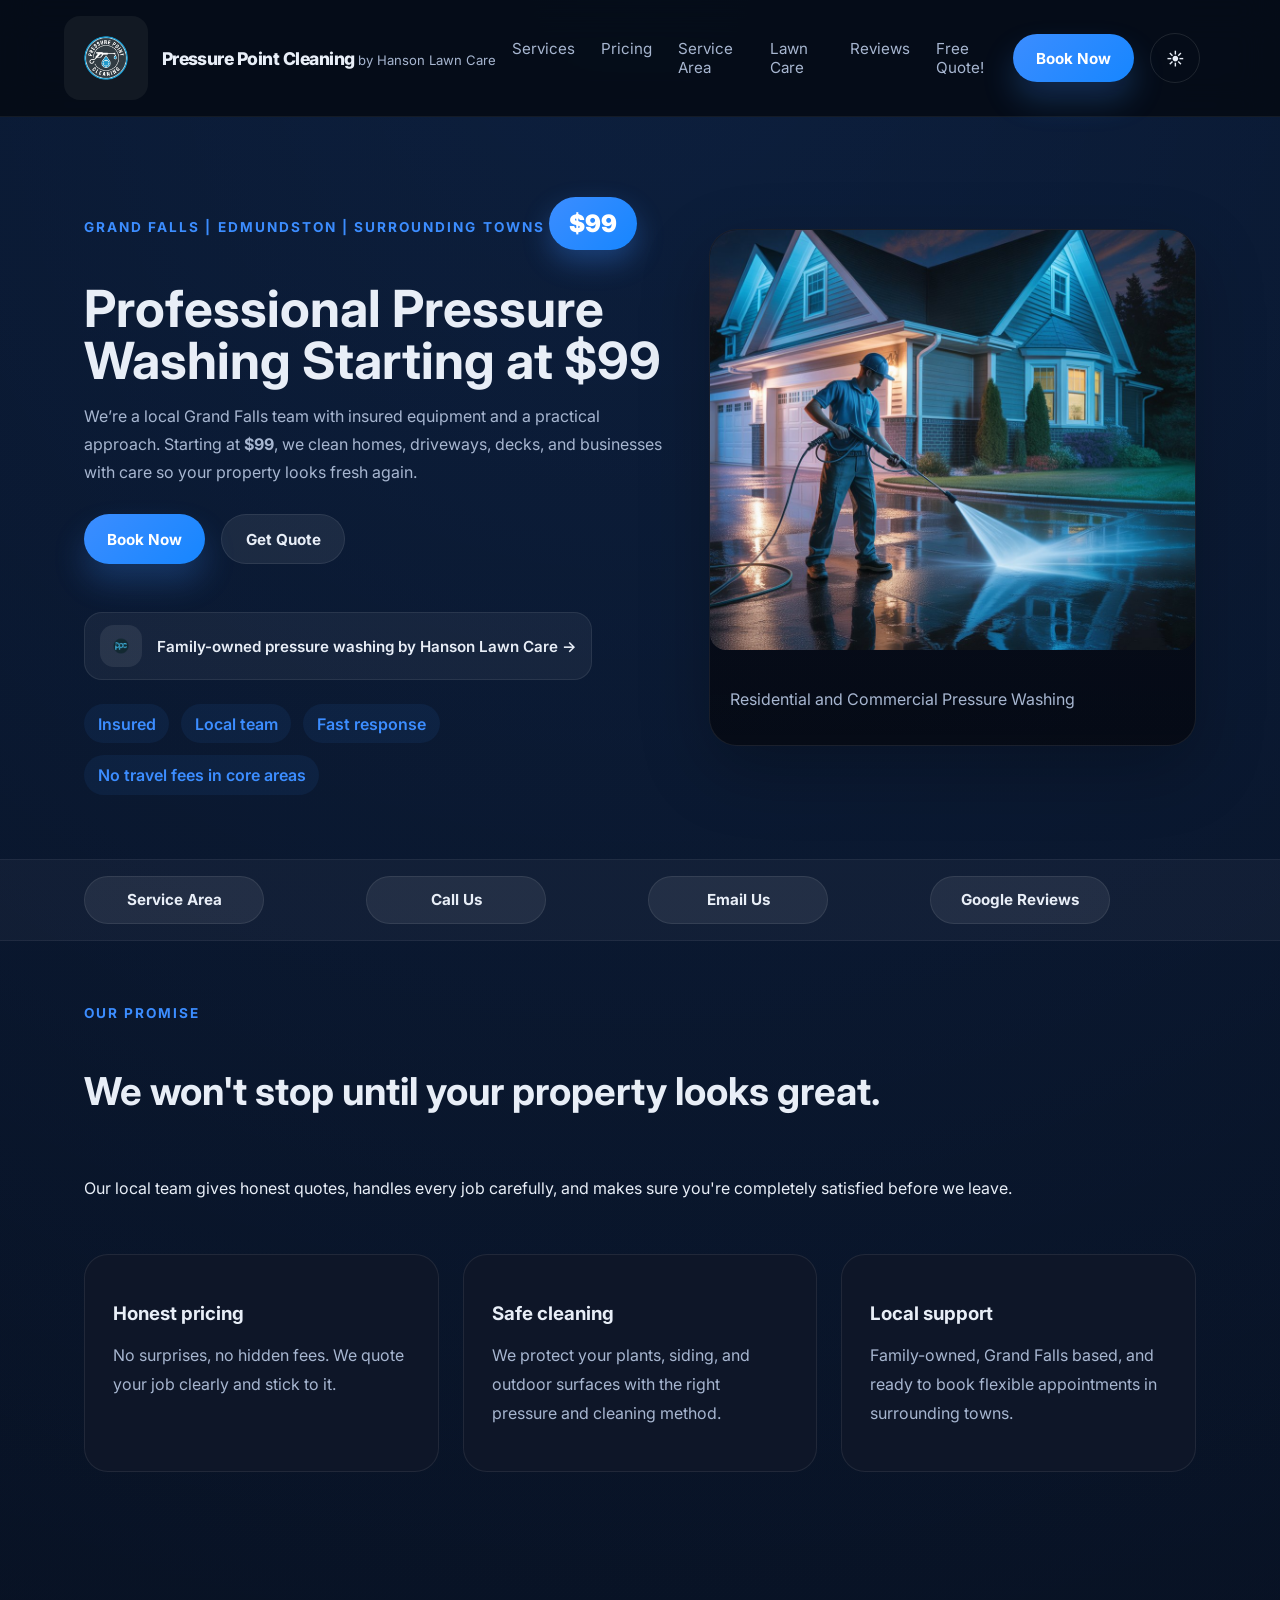
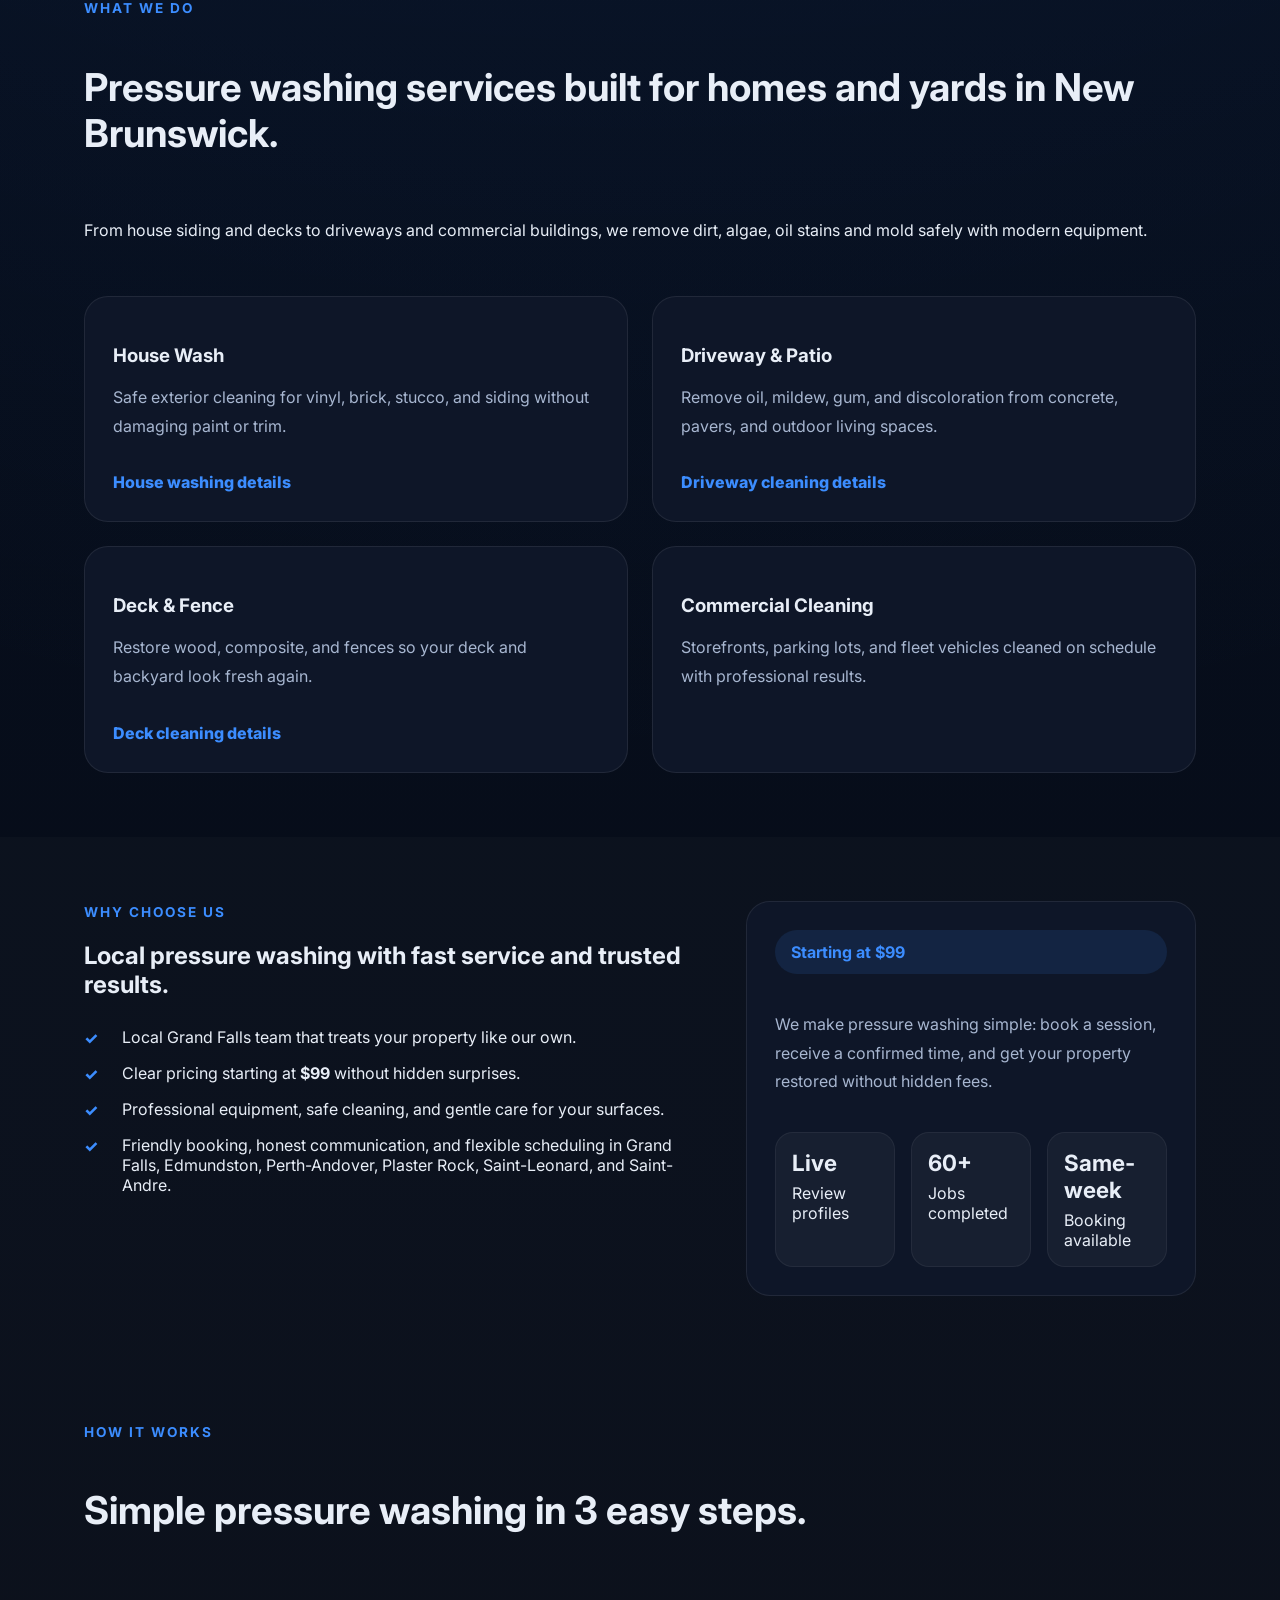
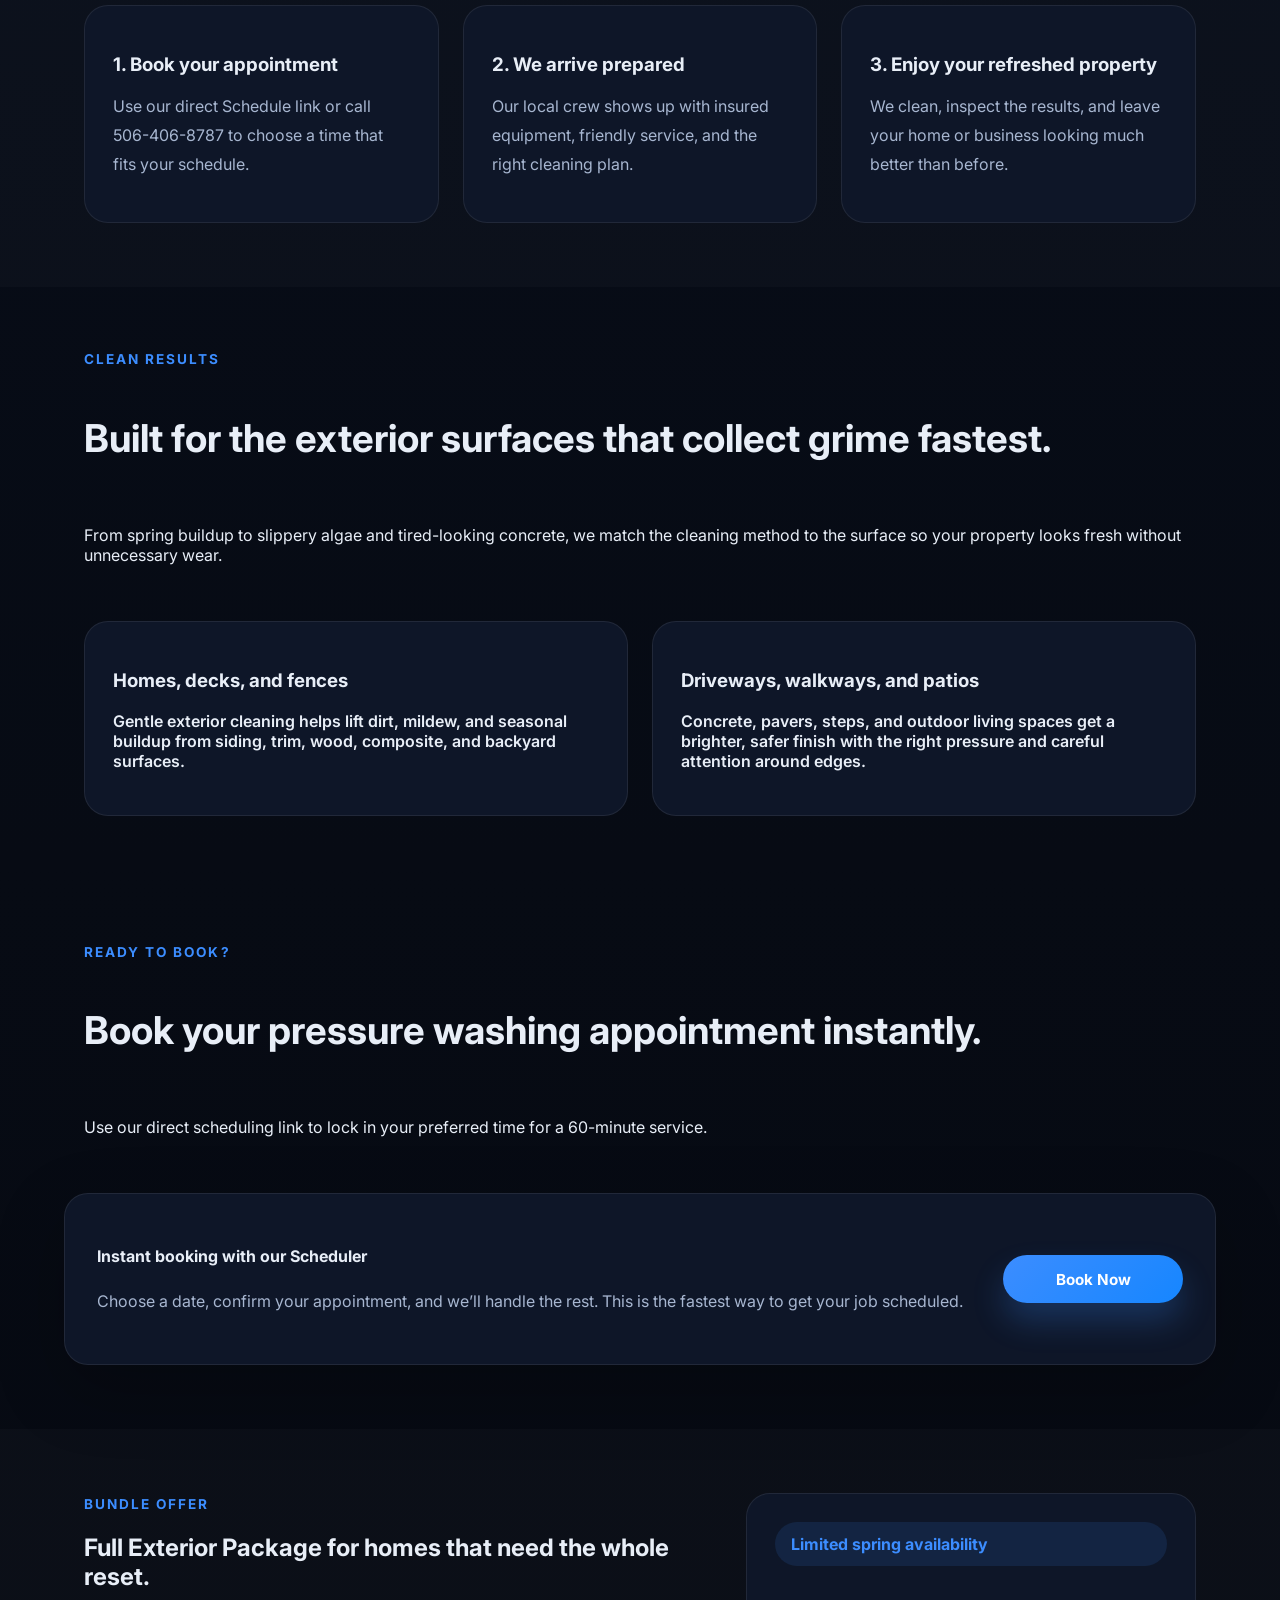
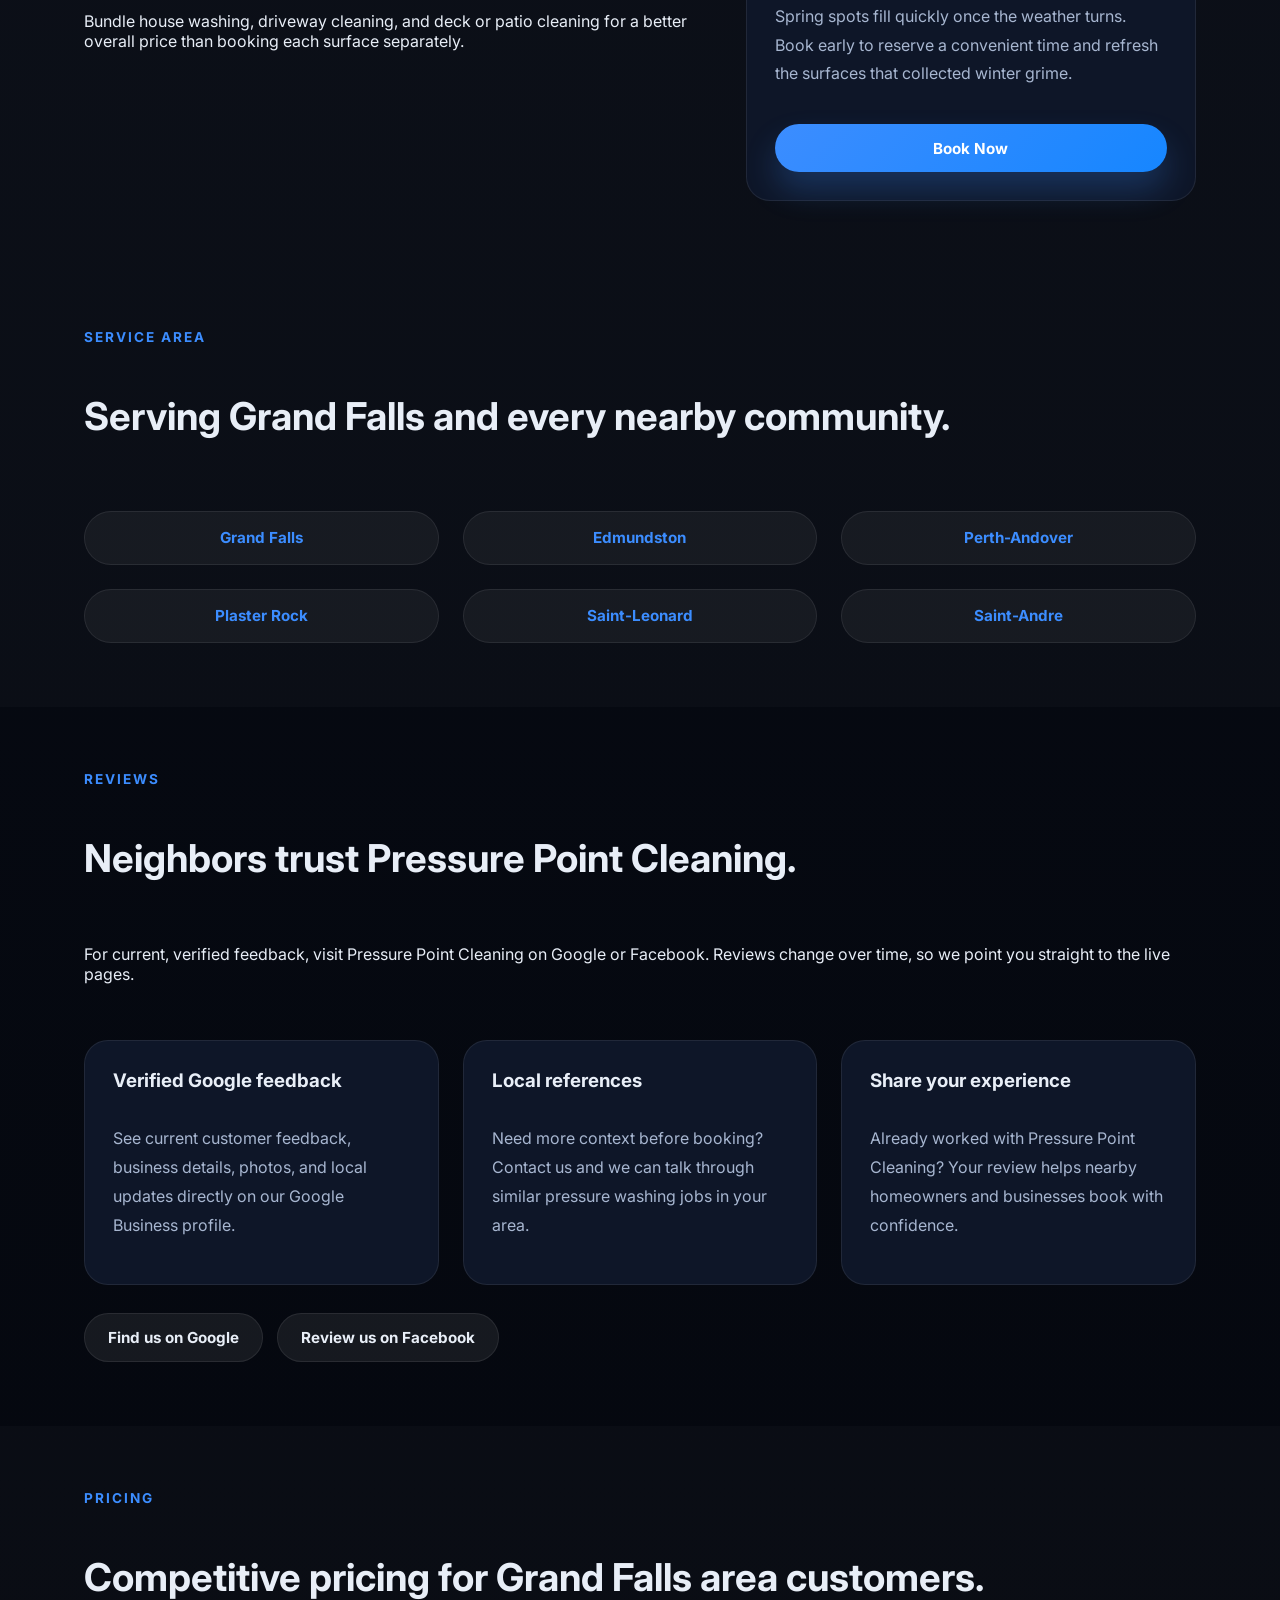
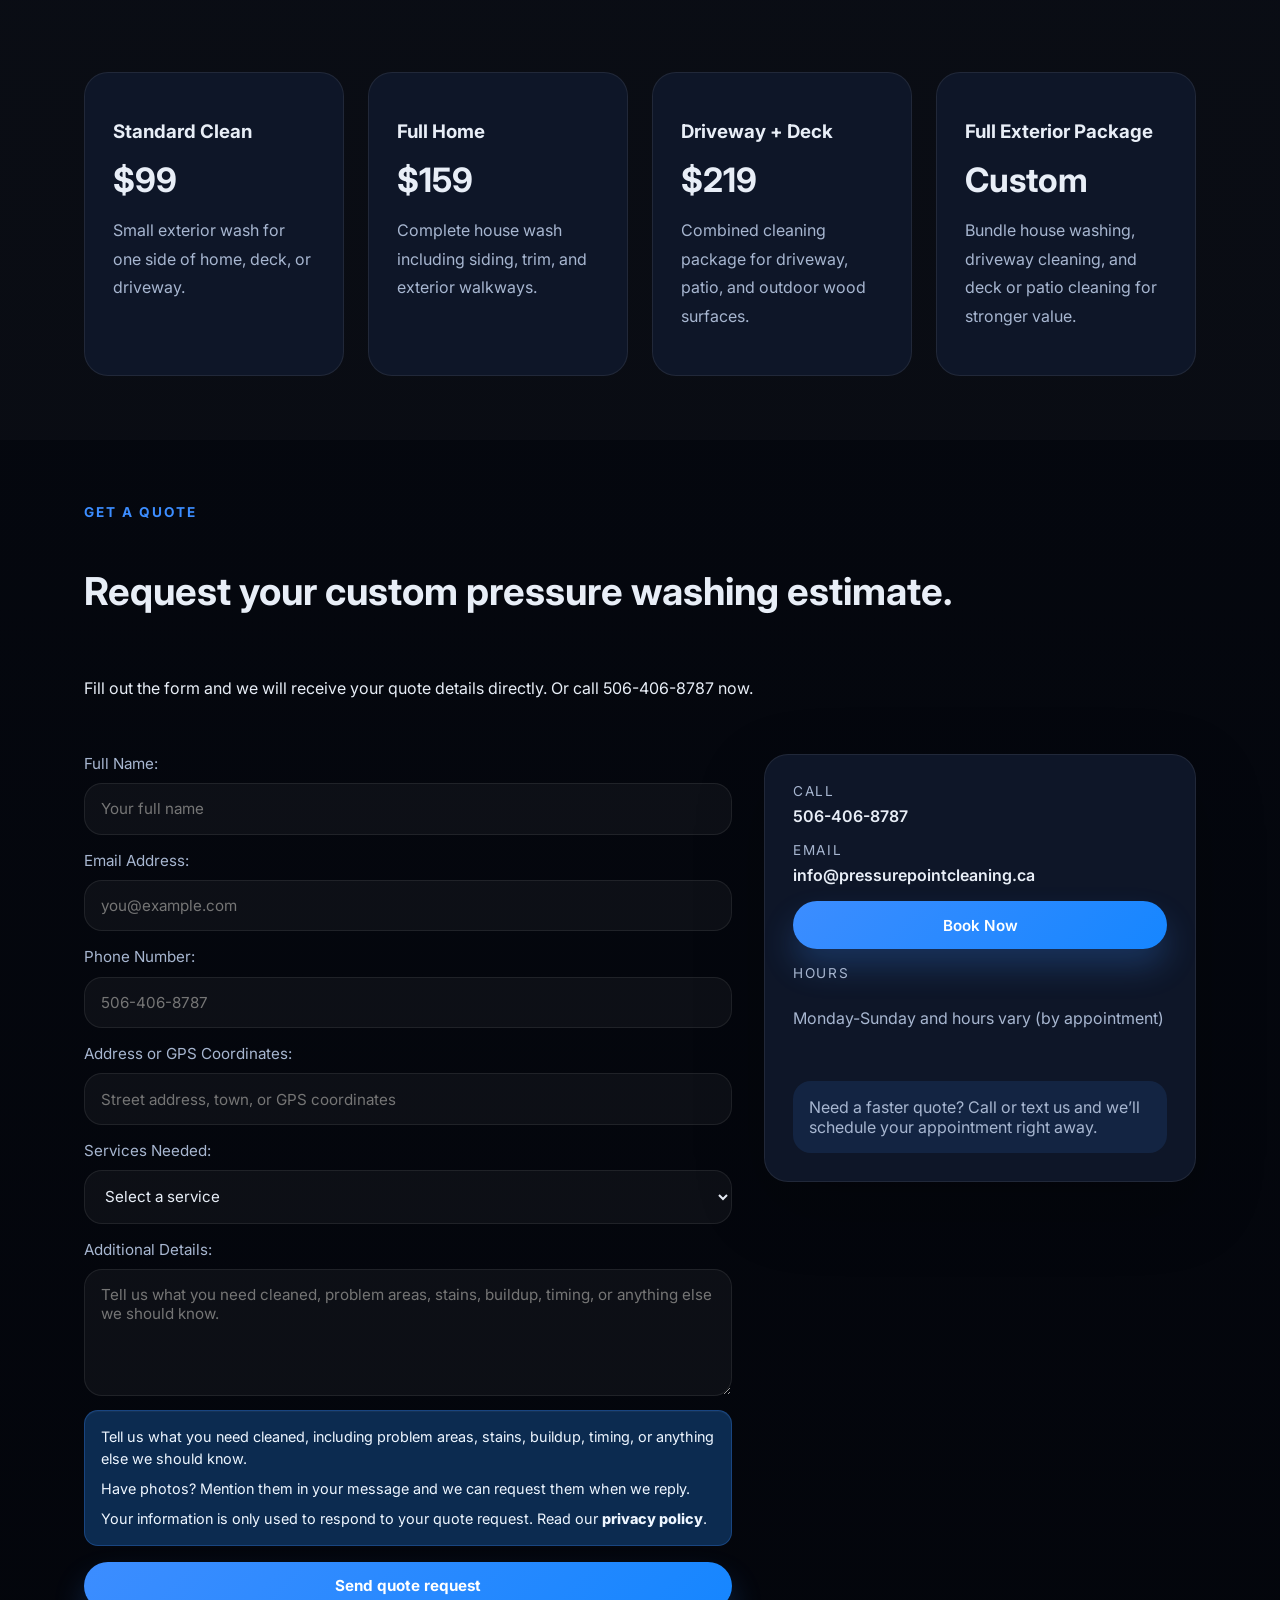
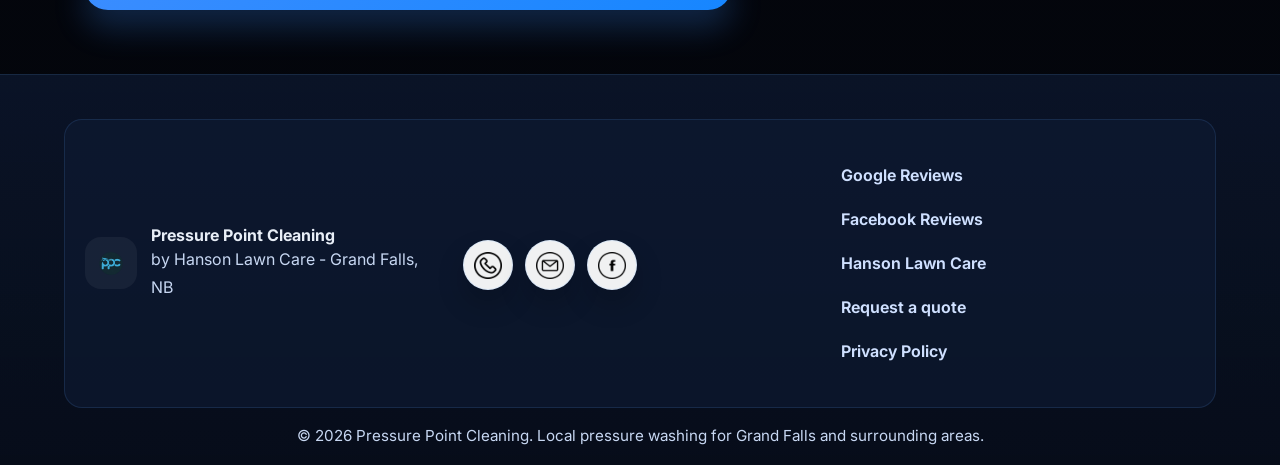
==== commit f2b63f53: "version 2.3.2 - Improve conversion funnel, tracking, and SEO service pages - Update homepage hero ar" ====
--- a/index.html
+++ b/index.html
@@ -24,6 +24,12 @@
   <link rel="preconnect" href="https://fonts.gstatic.com" crossorigin />
   <link href="https://fonts.googleapis.com/css2?family=Inter:wght@400;500;600;700;800&family=Plus+Jakarta+Sans:wght@400;500;600;700;800&display=swap" rel="stylesheet" />
   <link rel="stylesheet" href="styles.css?v=1.4" />
+  <script>
+    window.PPC_TRACKING = {
+      ga4MeasurementId: "",
+      metaPixelId: ""
+    };
+  </script>
   <script type="application/ld+json">
     {
       "@context": "https://schema.org",
@@ -85,6 +91,7 @@
           <a href="#services">Services</a>
           <a href="#pricing">Pricing</a>
           <a href="#areas">Service Area</a>
+          <a href="https://hansonlawncare.ca/" target="_blank" rel="noreferrer">Lawn Care</a>
           <a href="#testimonials">Reviews</a>
           <a href="#quote">Free Quote!</a>
         </nav>
@@ -97,6 +104,7 @@
         <a href="#services">Services</a>
         <a href="#pricing">Pricing</a>
         <a href="#areas">Service Area</a>
+        <a href="https://hansonlawncare.ca/" target="_blank" rel="noreferrer">Lawn Care</a>
         <a href="#testimonials">Reviews</a>
         <a href="#quote">Free Quote!</a>
         <a class="btn btn-primary" href="https://schedule.pressurepointcleaning.ca/" target="_blank" rel="noreferrer">Book Now</a>
@@ -109,11 +117,11 @@
           <div class="hero-copy">
             <span class="eyebrow">Grand Falls | Edmundston | Surrounding towns</span>
             <div class="hero-price-badge">$99</div>
-            <h1>Local pressure washing that restores your property fast.</h1>
+            <h1>Professional Pressure Washing Starting at $99</h1>
             <p>We’re a local Grand Falls team with insured equipment and a practical approach. Starting at <strong>$99</strong>, we clean homes, driveways, decks, and businesses with care so your property looks fresh again.</p>
             <div class="hero-actions">
-              <a class="btn btn-primary" href="tel:+15064068787">Call 506-406-8787</a>
-              <a class="btn btn-secondary" href="https://schedule.pressurepointcleaning.ca/" target="_blank" rel="noreferrer">Book Now</a>
+              <a class="btn btn-primary" href="https://schedule.pressurepointcleaning.ca/" target="_blank" rel="noreferrer">Book Now</a>
+              <a class="btn btn-secondary" href="#quote">Get Quote</a>
             </div>
             <div class="hero-brand-badge">
               <img src="images/ppc_monogram_logo.png" alt="Pressure Point Cleaning brand badge" class="hero-badge-logo" />
@@ -123,7 +131,7 @@
               <span>Insured</span>
               <span>Local team</span>
               <span>Fast response</span>
-              <span>Satisfaction focused</span>
+              <span>No travel fees in core areas</span>
             </div>
           </div>
           <div class="hero-media">
@@ -178,14 +186,17 @@
           <article class="card reveal">
             <h3>House Wash</h3>
             <p>Safe exterior cleaning for vinyl, brick, stucco, and siding without damaging paint or trim.</p>
+            <a class="text-link" href="/house-washing">House washing details</a>
           </article>
           <article class="card reveal">
             <h3>Driveway & Patio</h3>
             <p>Remove oil, mildew, gum, and discoloration from concrete, pavers, and outdoor living spaces.</p>
+            <a class="text-link" href="/driveway-cleaning">Driveway cleaning details</a>
           </article>
           <article class="card reveal">
             <h3>Deck & Fence</h3>
             <p>Restore wood, composite, and fences so your deck and backyard look fresh again.</p>
+            <a class="text-link" href="/deck-cleaning">Deck cleaning details</a>
           </article>
           <article class="card reveal">
             <h3>Commercial Cleaning</h3>
@@ -272,6 +283,21 @@
         </div>
       </section>
 
+      <section class="section section-alt" id="bundles">
+        <div class="container two-column">
+          <div class="reveal">
+            <span class="eyebrow">Bundle offer</span>
+            <h2>Full Exterior Package for homes that need the whole reset.</h2>
+            <p>Bundle house washing, driveway cleaning, and deck or patio cleaning for a better overall price than booking each surface separately.</p>
+          </div>
+          <div class="reveal feature-panel">
+            <div class="feature-pill">Limited spring availability</div>
+            <p>Spring spots fill quickly once the weather turns. Book early to reserve a convenient time and refresh the surfaces that collected winter grime.</p>
+            <a class="btn btn-primary btn-book-now" href="https://schedule.pressurepointcleaning.ca/" target="_blank" rel="noreferrer">Book Now</a>
+          </div>
+        </div>
+      </section>
+
       <section class="section section-alt" id="areas">
         <div class="container section-heading">
           <span class="eyebrow">Service Area</span>
@@ -333,6 +359,11 @@
             <h3>Driveway + Deck</h3>
             <strong>$219</strong>
             <p>Combined cleaning package for driveway, patio, and outdoor wood surfaces.</p>
+          </article>
+          <article class="price-card">
+            <h3>Full Exterior Package</h3>
+            <strong>Custom</strong>
+            <p>Bundle house washing, driveway cleaning, and deck or patio cleaning for stronger value.</p>
           </article>
         </div>
       </section>
@@ -433,6 +464,7 @@
         <div>
           <p><a href="https://share.google/TikNRbeoYYUbtjmyN" target="_blank" rel="noreferrer">Google Reviews</a></p>
           <p><a href="https://facebook.com/pressurepointcleaning.ca" target="_blank" rel="noreferrer">Facebook Reviews</a></p>
+          <p><a href="https://hansonlawncare.ca/" target="_blank" rel="noreferrer">Hanson Lawn Care</a></p>
           <p><a href="#quote">Request a quote</a></p>
           <p><a href="/privacy">Privacy Policy</a></p>
         </div>
@@ -457,6 +489,7 @@
     <a href="tel:+15064068787" class="sticky-call" aria-label="Call Pressure Point Cleaning">Call 506-406-8787</a>
     <a href="#top" class="back-to-top" id="back-to-top" aria-label="Back to top">↑</a>
   </div>
-  <script src="script.js?v=1.4"></script>
+  <script src="tracking.js?v=1.0"></script>
+  <script src="script.js?v=1.5"></script>
 </body>
 </html>
--- a/styles.css
+++ b/styles.css
@@ -658,6 +658,22 @@
   line-height: 1.8;
 }
 
+.text-link {
+  display: inline-flex;
+  width: fit-content;
+  margin-top: 1rem;
+  color: var(--accent);
+  font-weight: 800;
+  border-bottom: 1px solid transparent;
+  transition: color var(--transition), border-color var(--transition);
+}
+
+.text-link:hover,
+.text-link:focus-visible {
+  border-color: currentColor;
+  outline: none;
+}
+
 .book-now-panel strong {
   color: var(--text);
 }
@@ -667,7 +683,7 @@
 }
 
 .pricing-grid {
-  grid-template-columns: repeat(3, minmax(0, 1fr));
+  grid-template-columns: repeat(4, minmax(0, 1fr));
 }
 
 .price-card strong {
@@ -746,6 +762,26 @@
 .form-note a {
   color: var(--text);
   font-weight: 700;
+}
+
+.privacy-note {
+  padding: 0.95rem 1rem;
+  border: 1px solid rgba(60, 141, 255, 0.28);
+  border-radius: 14px;
+  background: rgba(16, 55, 101, 0.78);
+  color: #eef6ff;
+  box-shadow: inset 0 1px 0 rgba(255, 255, 255, 0.04);
+}
+
+.privacy-note a {
+  color: inherit;
+  font-weight: 800;
+}
+
+[data-theme="light"] .privacy-note {
+  background: rgba(220, 234, 255, 0.96);
+  border-color: rgba(37, 99, 235, 0.22);
+  color: #17325d;
 }
 
 .form-guidance {
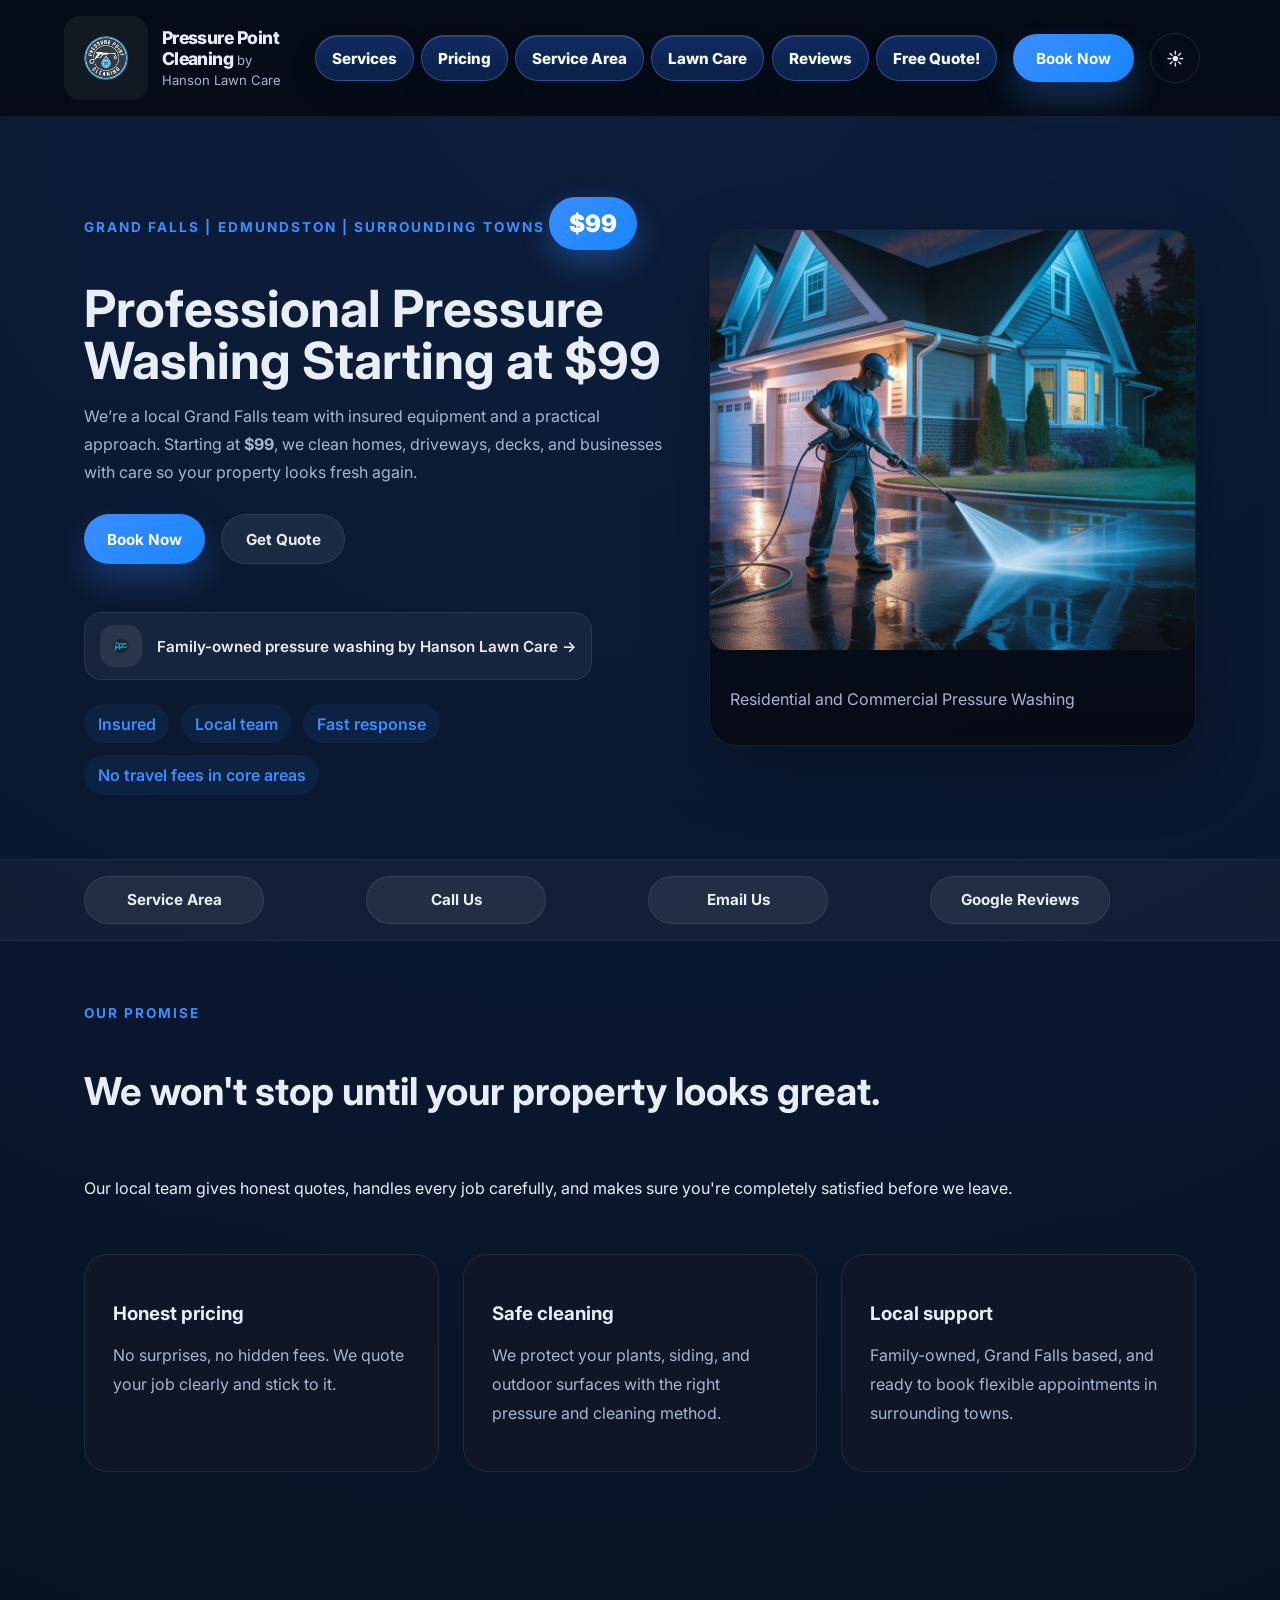
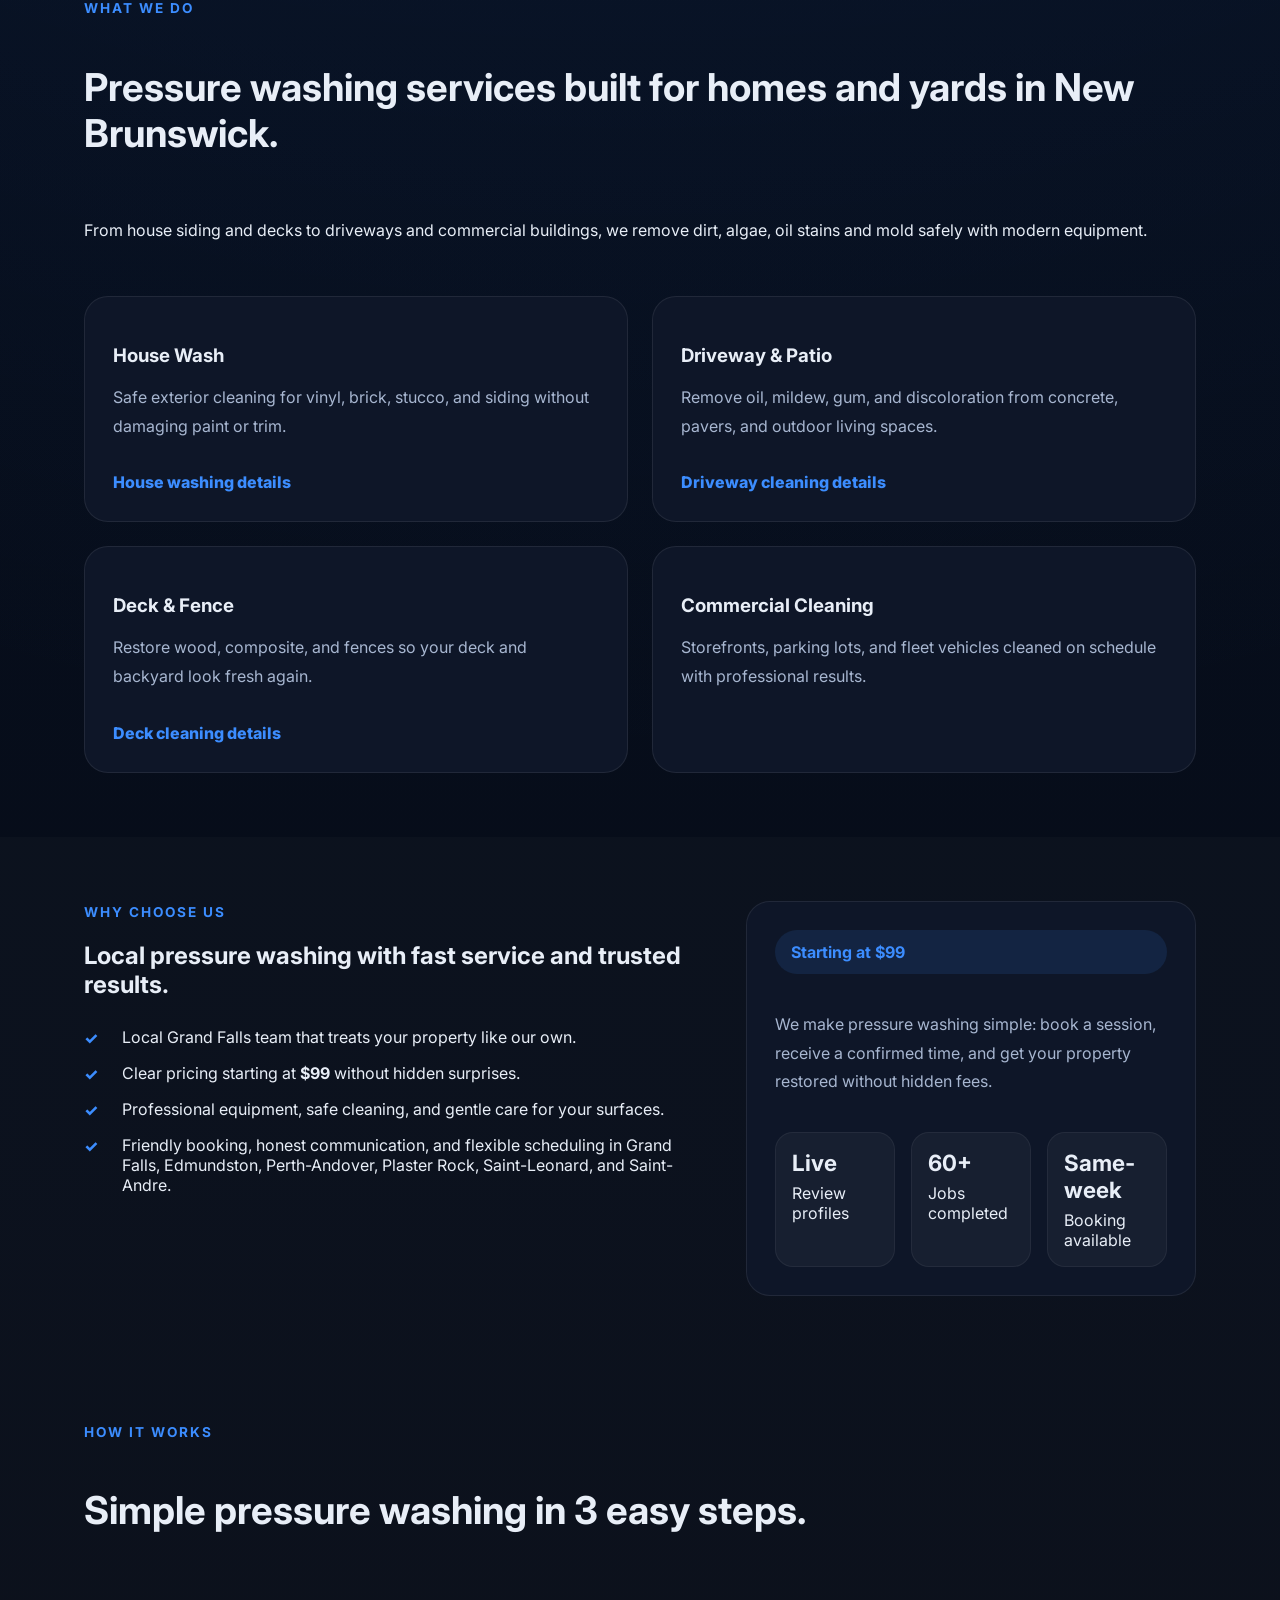
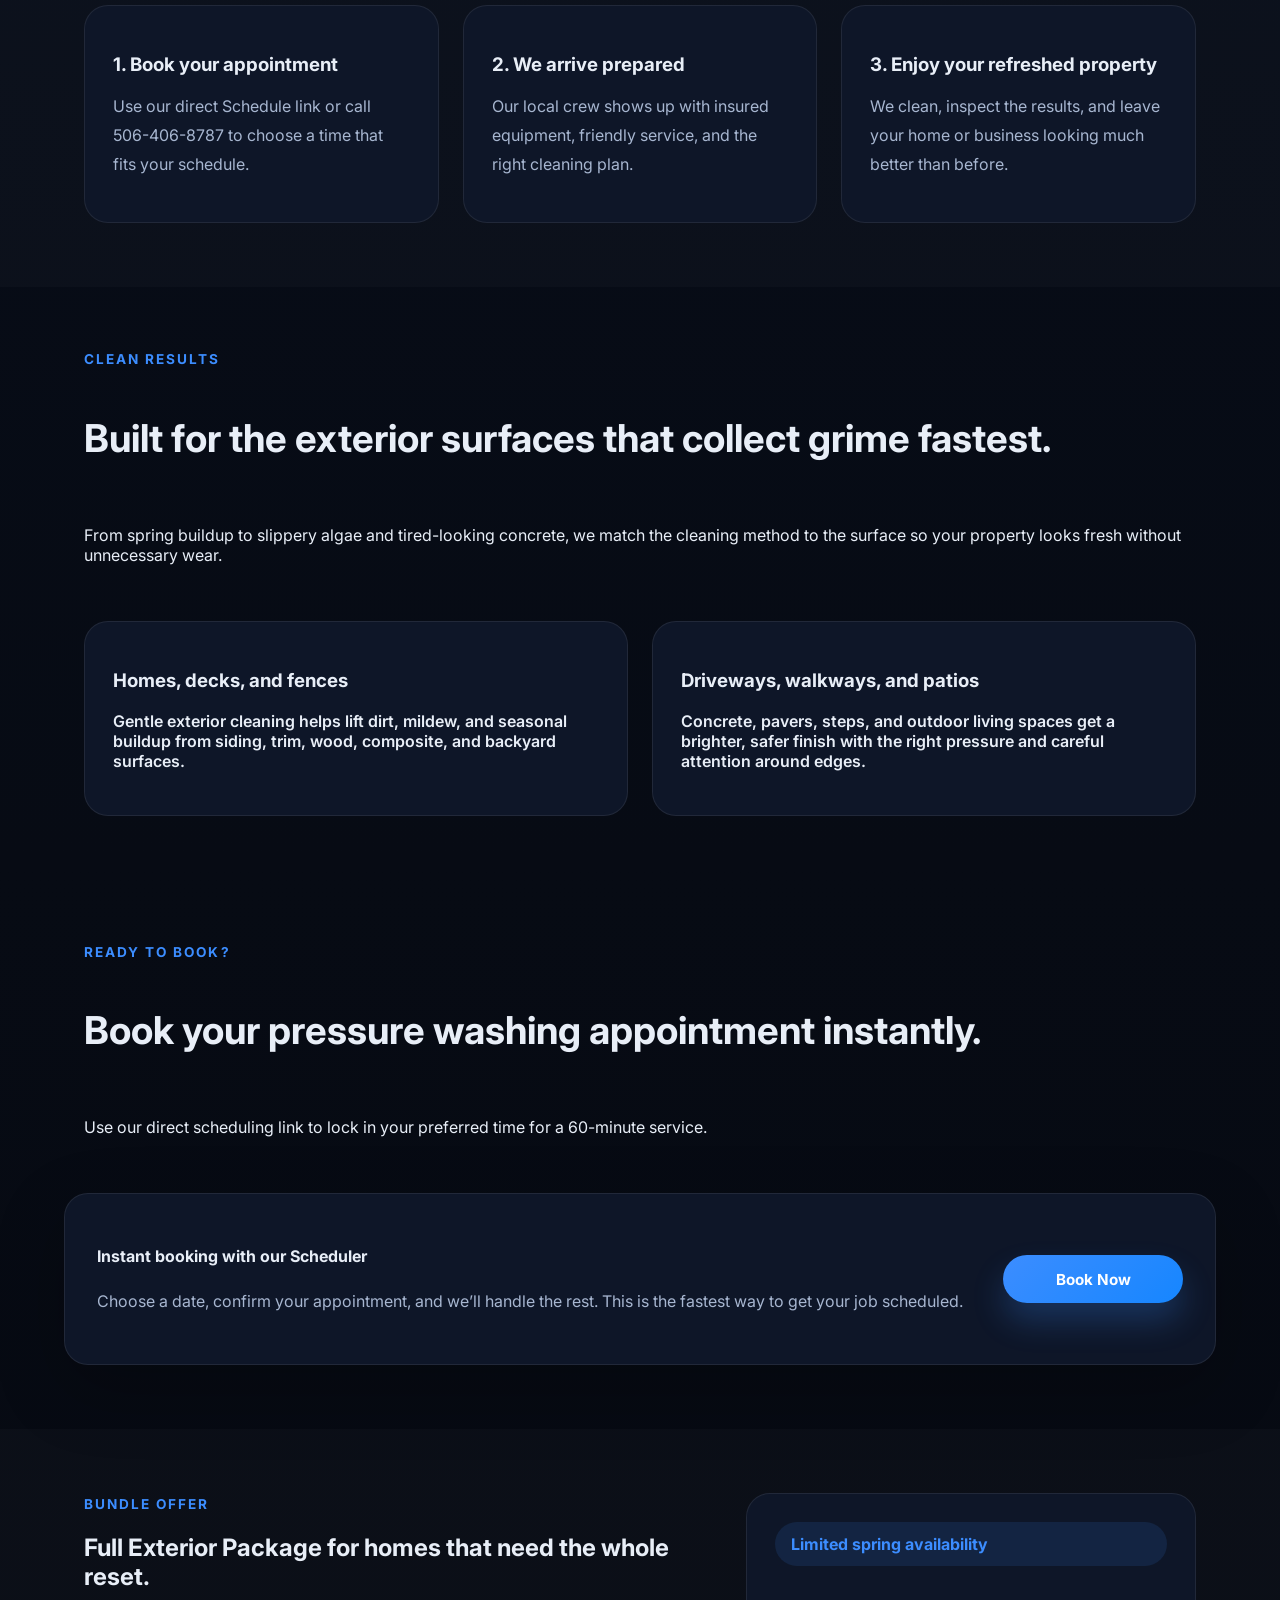
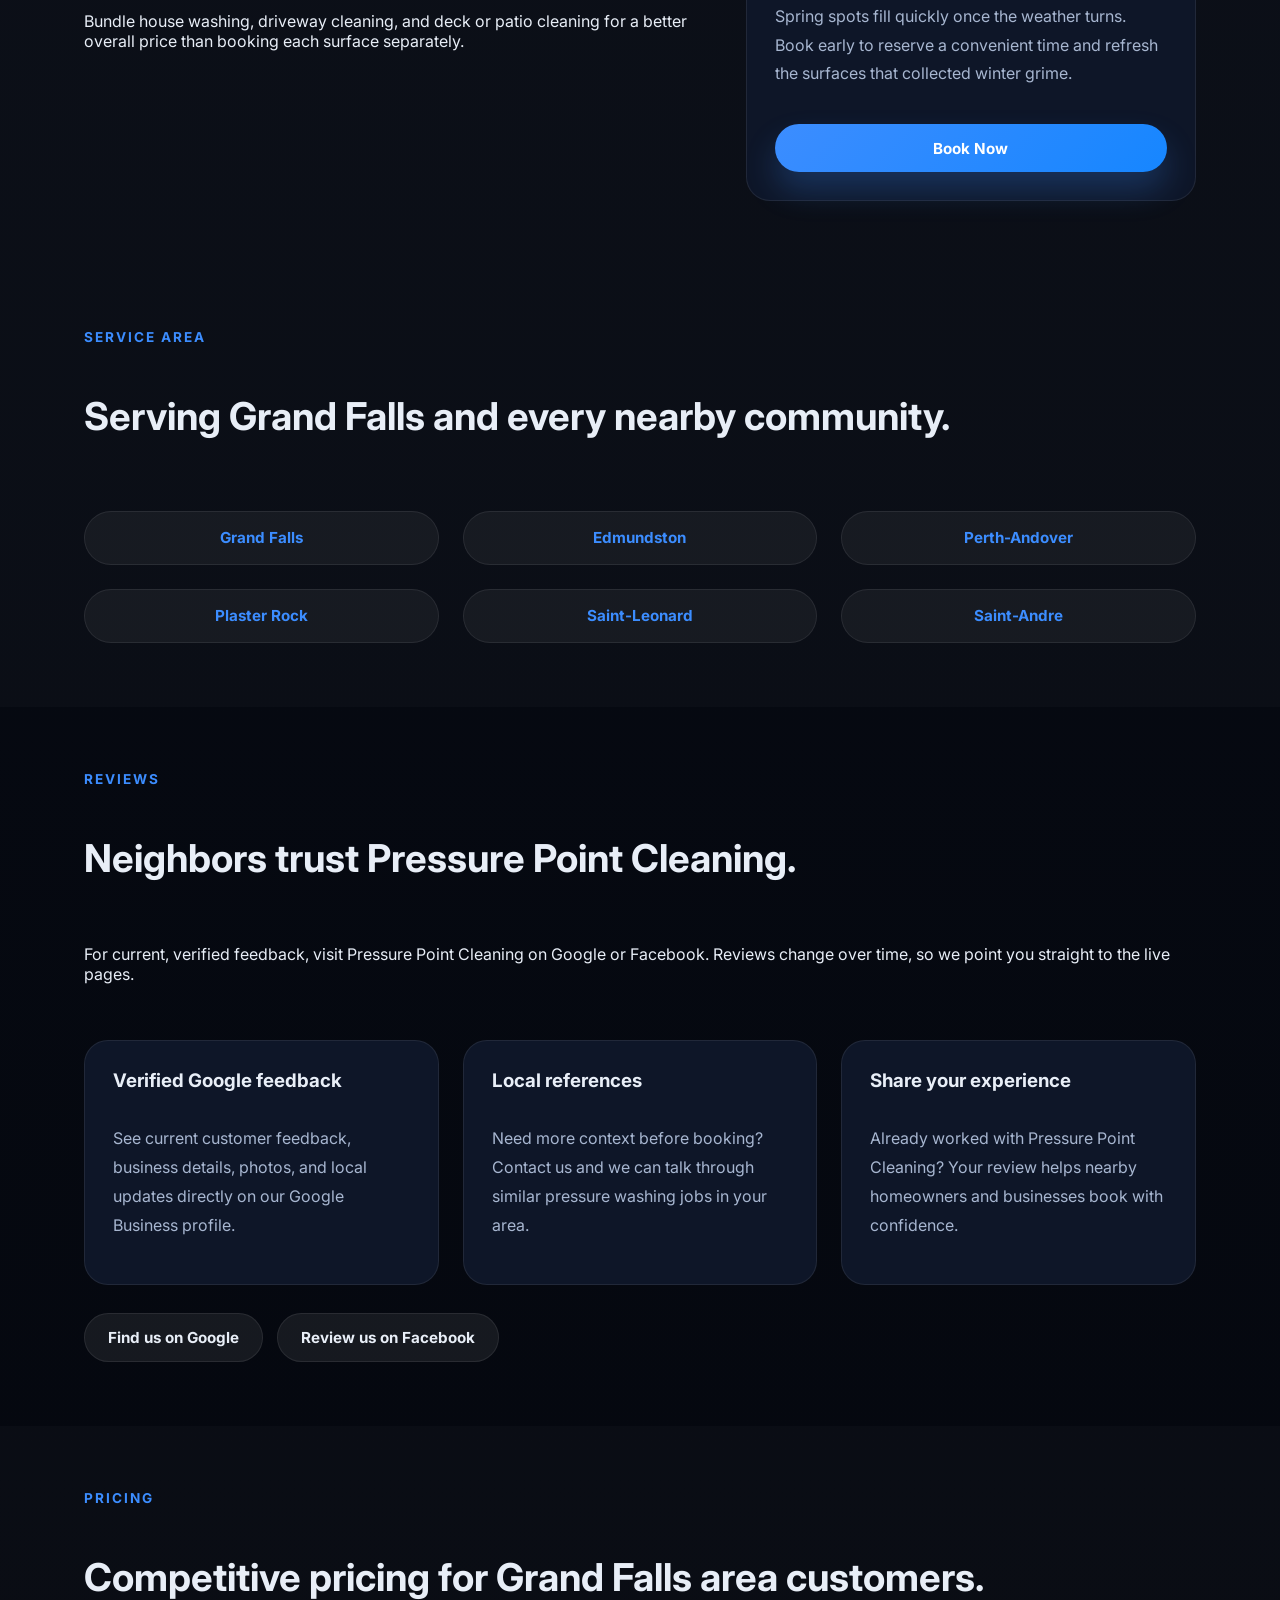
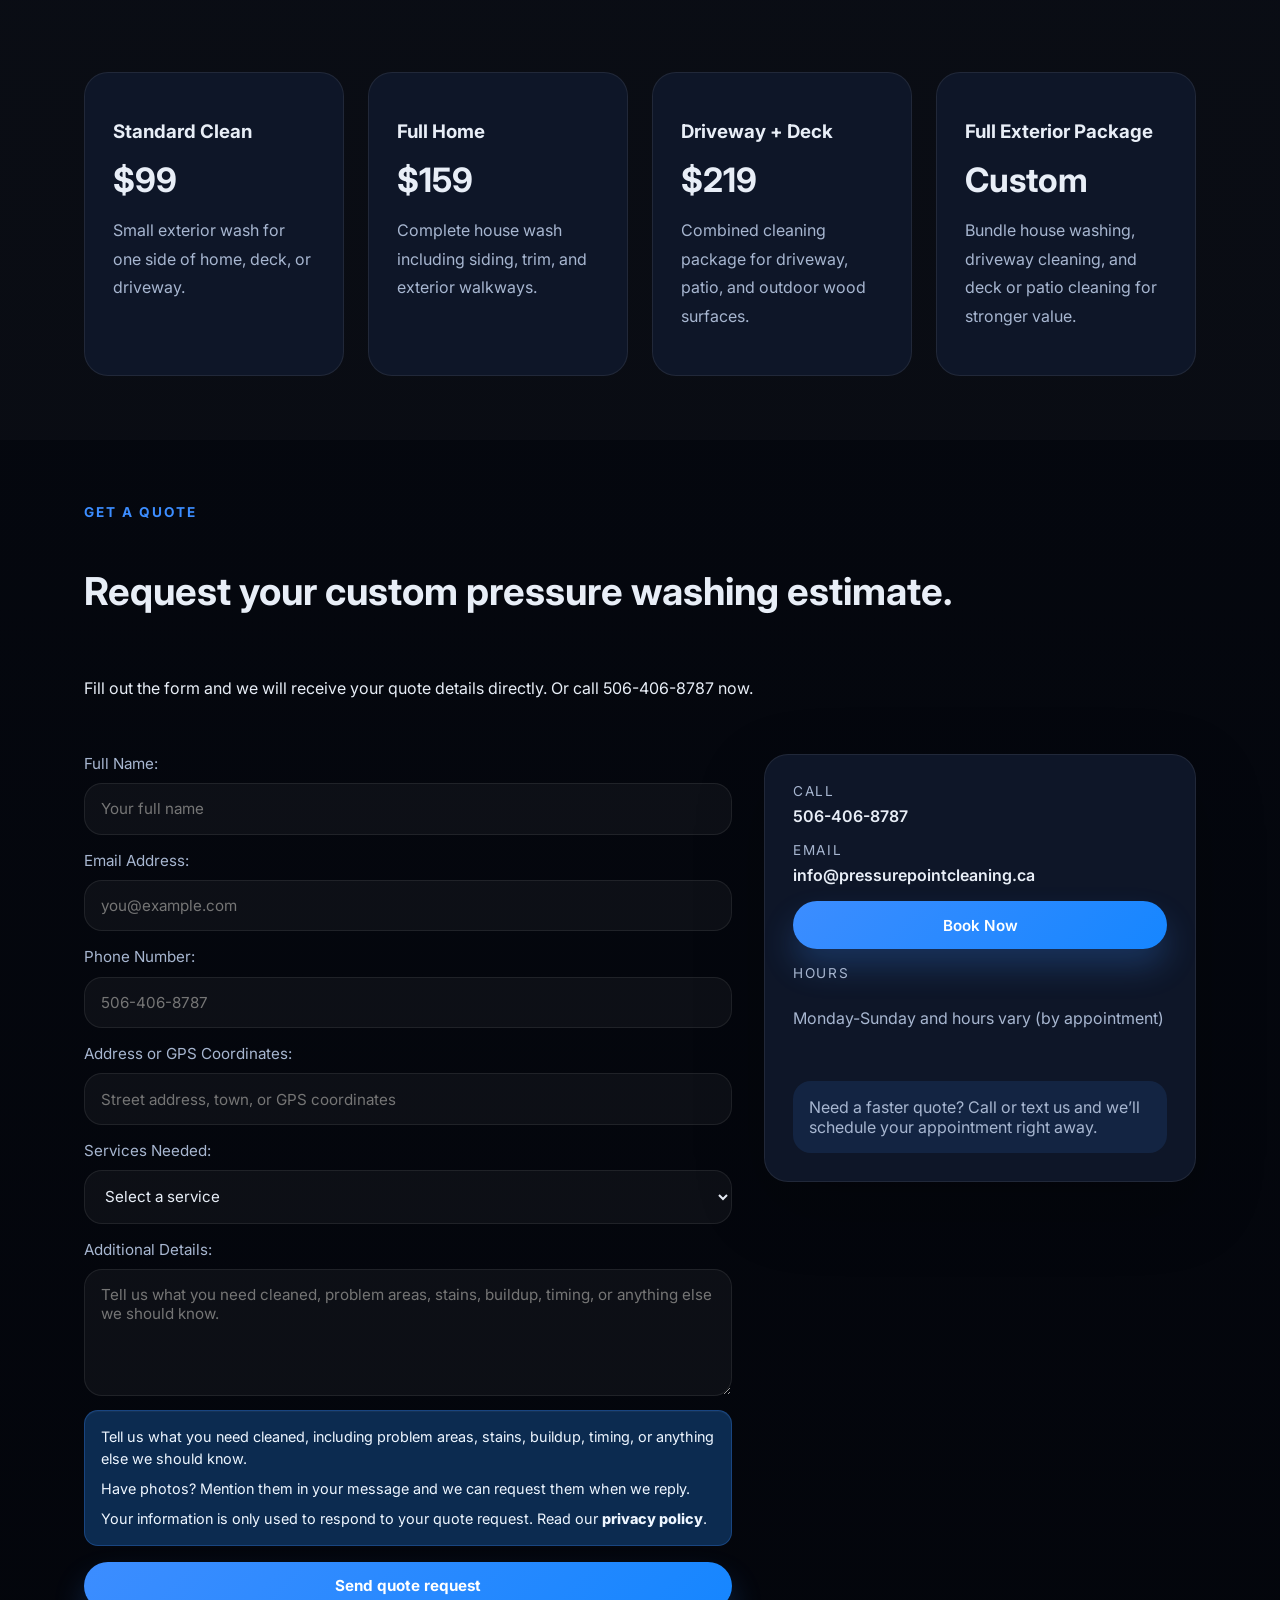
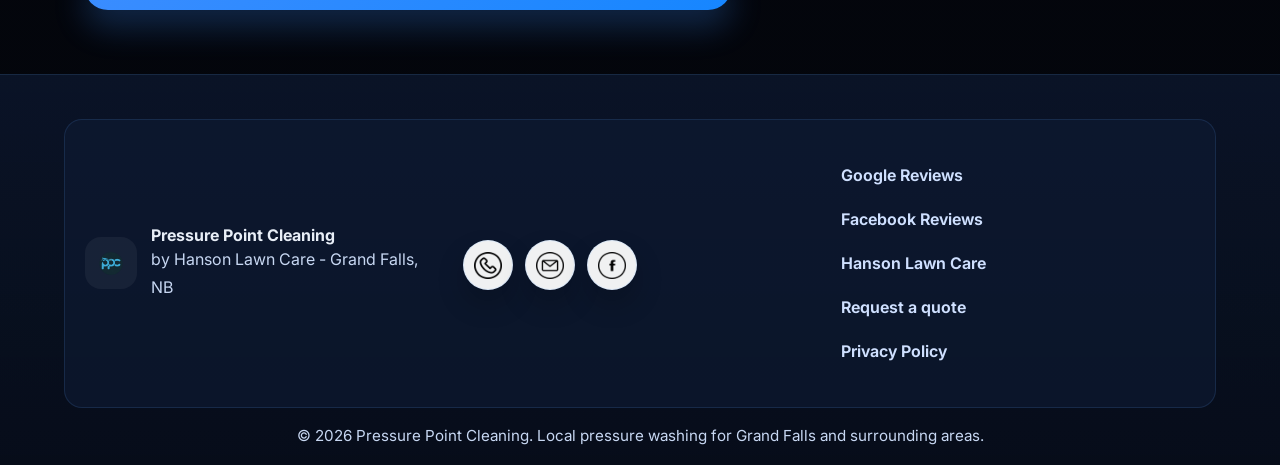
==== commit ac111407: "version 2.3.4 - updating top menu link appearances" ====
--- a/index.html
+++ b/index.html
@@ -23,7 +23,7 @@
   <link rel="preconnect" href="https://fonts.googleapis.com" />
   <link rel="preconnect" href="https://fonts.gstatic.com" crossorigin />
   <link href="https://fonts.googleapis.com/css2?family=Inter:wght@400;500;600;700;800&family=Plus+Jakarta+Sans:wght@400;500;600;700;800&display=swap" rel="stylesheet" />
-  <link rel="stylesheet" href="styles.css?v=1.4" />
+  <link rel="stylesheet" href="styles.css?v=1.6" />
   <script>
     window.PPC_TRACKING = {
       ga4MeasurementId: "",
--- a/styles.css
+++ b/styles.css
@@ -194,18 +194,49 @@
 .site-nav {
   display: flex;
   justify-content: center;
-  gap: 1.6rem;
+  gap: 0.45rem;
   font-size: 0.95rem;
 }
 
 .site-nav a {
-  color: var(--text-muted);
-  transition: color var(--transition);
+  display: inline-flex;
+  align-items: center;
+  justify-content: center;
+  min-height: 46px;
+  padding: 0.72rem 1rem;
+  border: 1px solid rgba(96, 165, 250, 0.34);
+  border-radius: 999px;
+  color: #f8fbff;
+  background: linear-gradient(180deg, rgba(37, 99, 235, 0.34), rgba(14, 41, 88, 0.78));
+  box-shadow: 0 12px 24px rgba(0, 0, 0, 0.22), inset 0 1px 0 rgba(255, 255, 255, 0.12);
+  font-weight: 800;
+  white-space: nowrap;
+  transition: transform var(--transition), color var(--transition), background-color var(--transition), border-color var(--transition), box-shadow var(--transition);
 }
 
 .site-nav a:hover,
 .site-nav a:focus-visible {
-  color: var(--accent);
+  color: #fff;
+  background: linear-gradient(180deg, #3c8dff, #155bd7);
+  border-color: rgba(255, 255, 255, 0.42);
+  box-shadow: 0 18px 32px rgba(37, 99, 235, 0.32), inset 0 1px 0 rgba(255, 255, 255, 0.18);
+  transform: translateY(-2px);
+  outline: none;
+}
+
+[data-theme="light"] .site-nav a {
+  color: #0f2f63;
+  background: linear-gradient(180deg, #ffffff, #dcecff);
+  border-color: rgba(37, 99, 235, 0.34);
+  box-shadow: 0 12px 24px rgba(37, 99, 235, 0.16), inset 0 1px 0 #ffffff;
+}
+
+[data-theme="light"] .site-nav a:hover,
+[data-theme="light"] .site-nav a:focus-visible {
+  color: #ffffff;
+  background: linear-gradient(180deg, #3c8dff, #1d5fd7);
+  border-color: rgba(15, 47, 99, 0.18);
+  box-shadow: 0 18px 34px rgba(37, 99, 235, 0.24), inset 0 1px 0 rgba(255, 255, 255, 0.2);
 }
 
 .header-action {
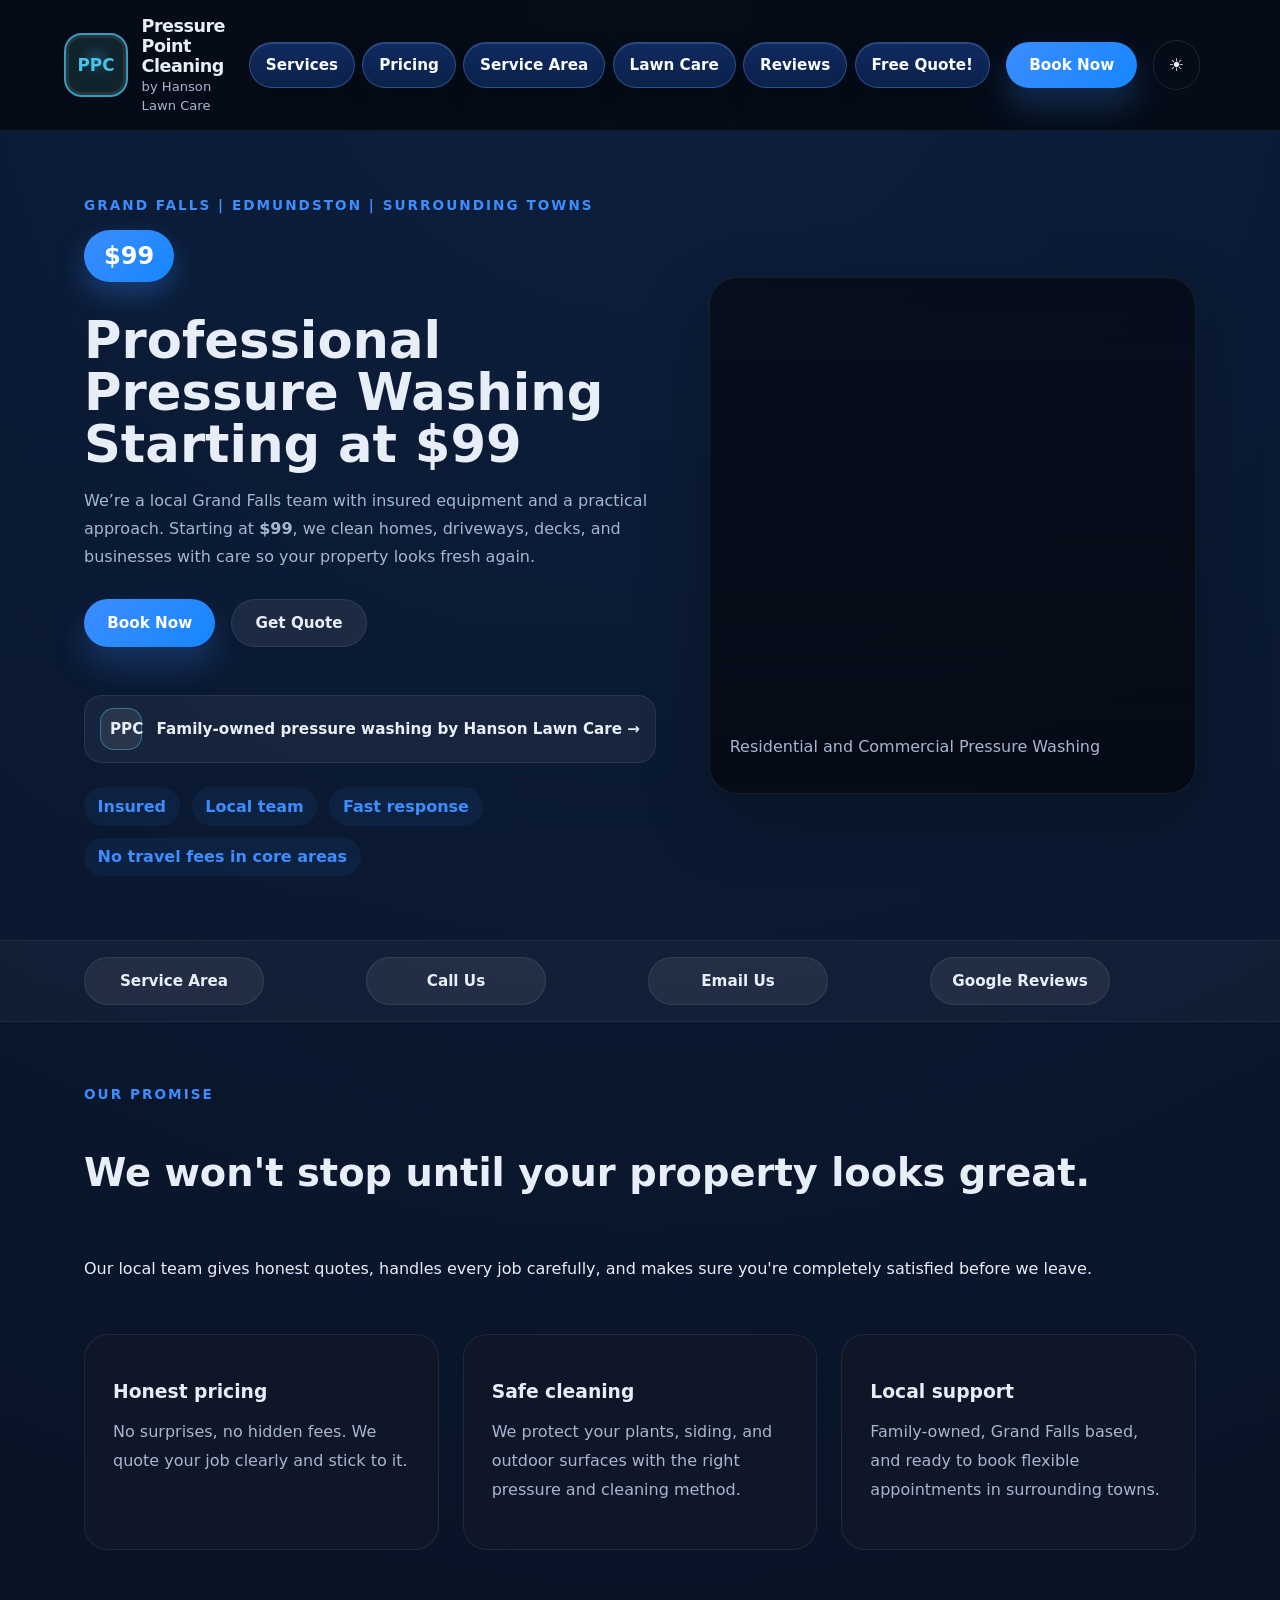
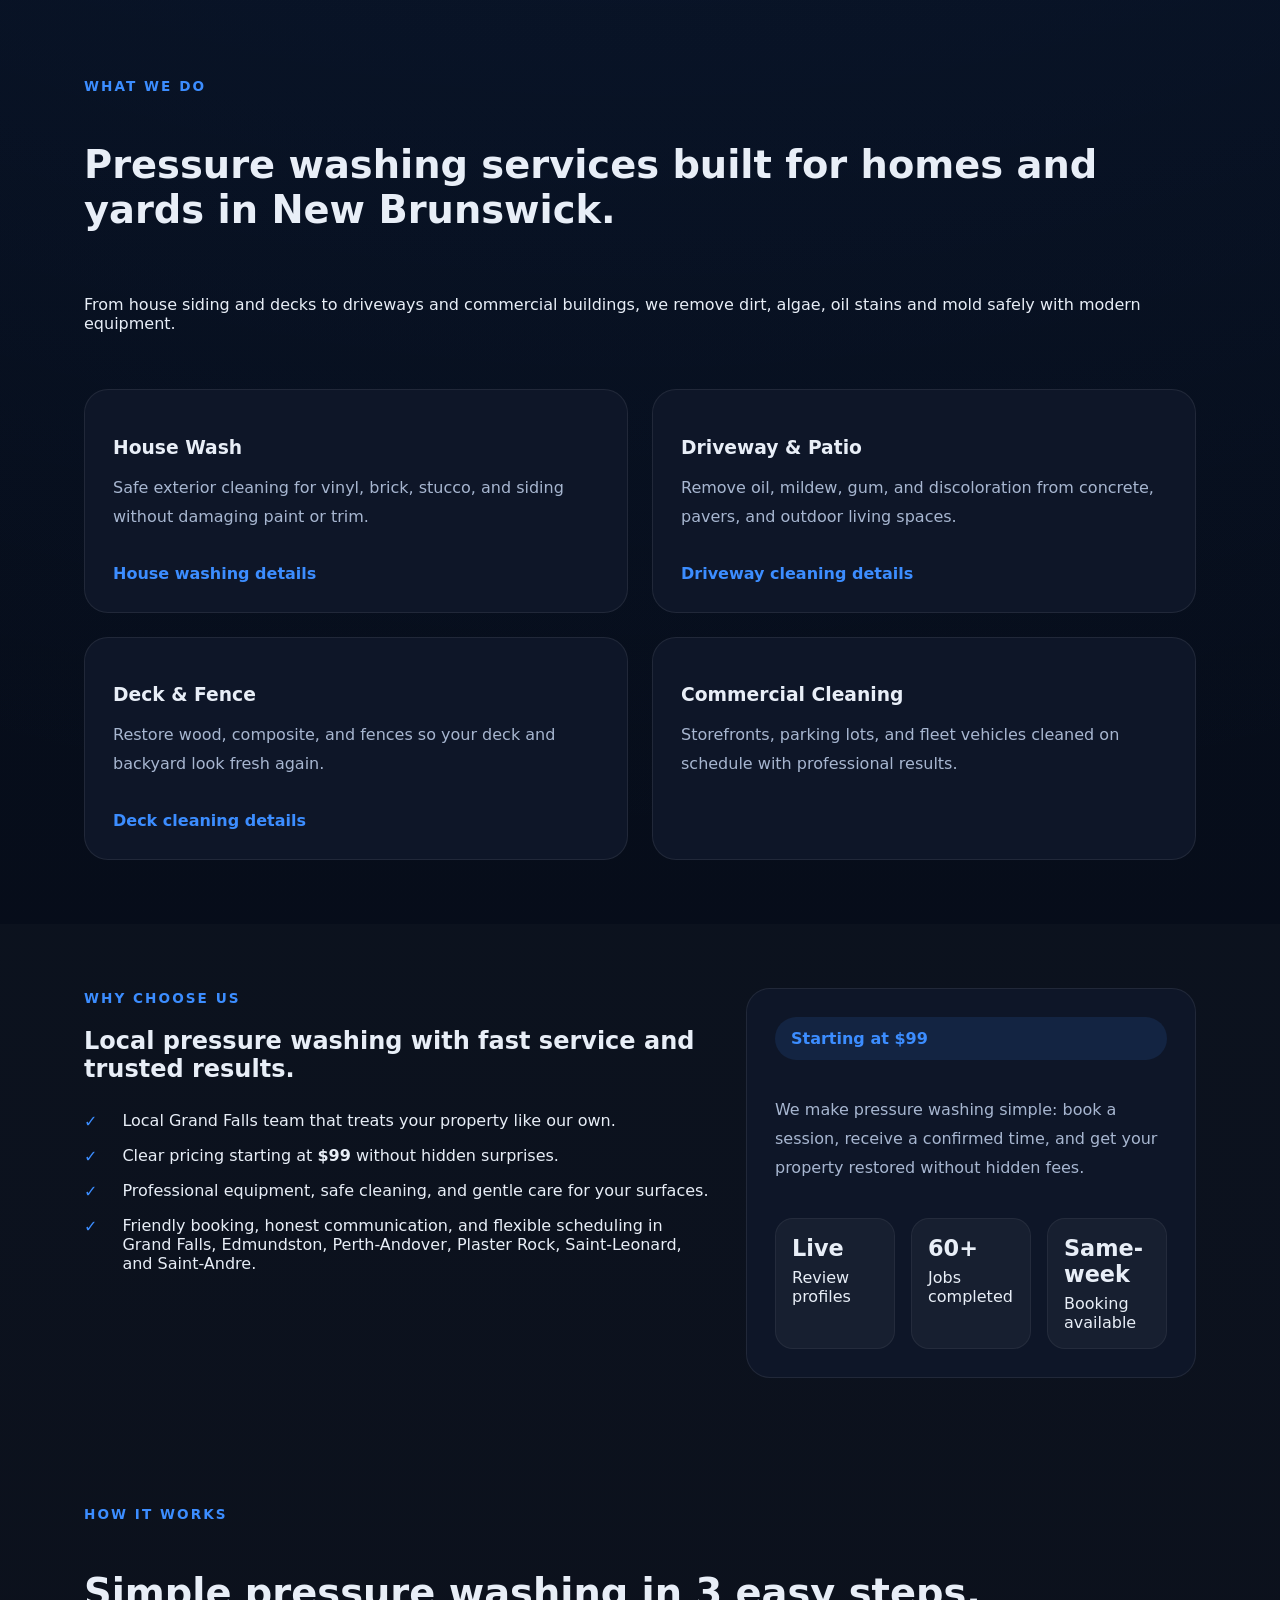
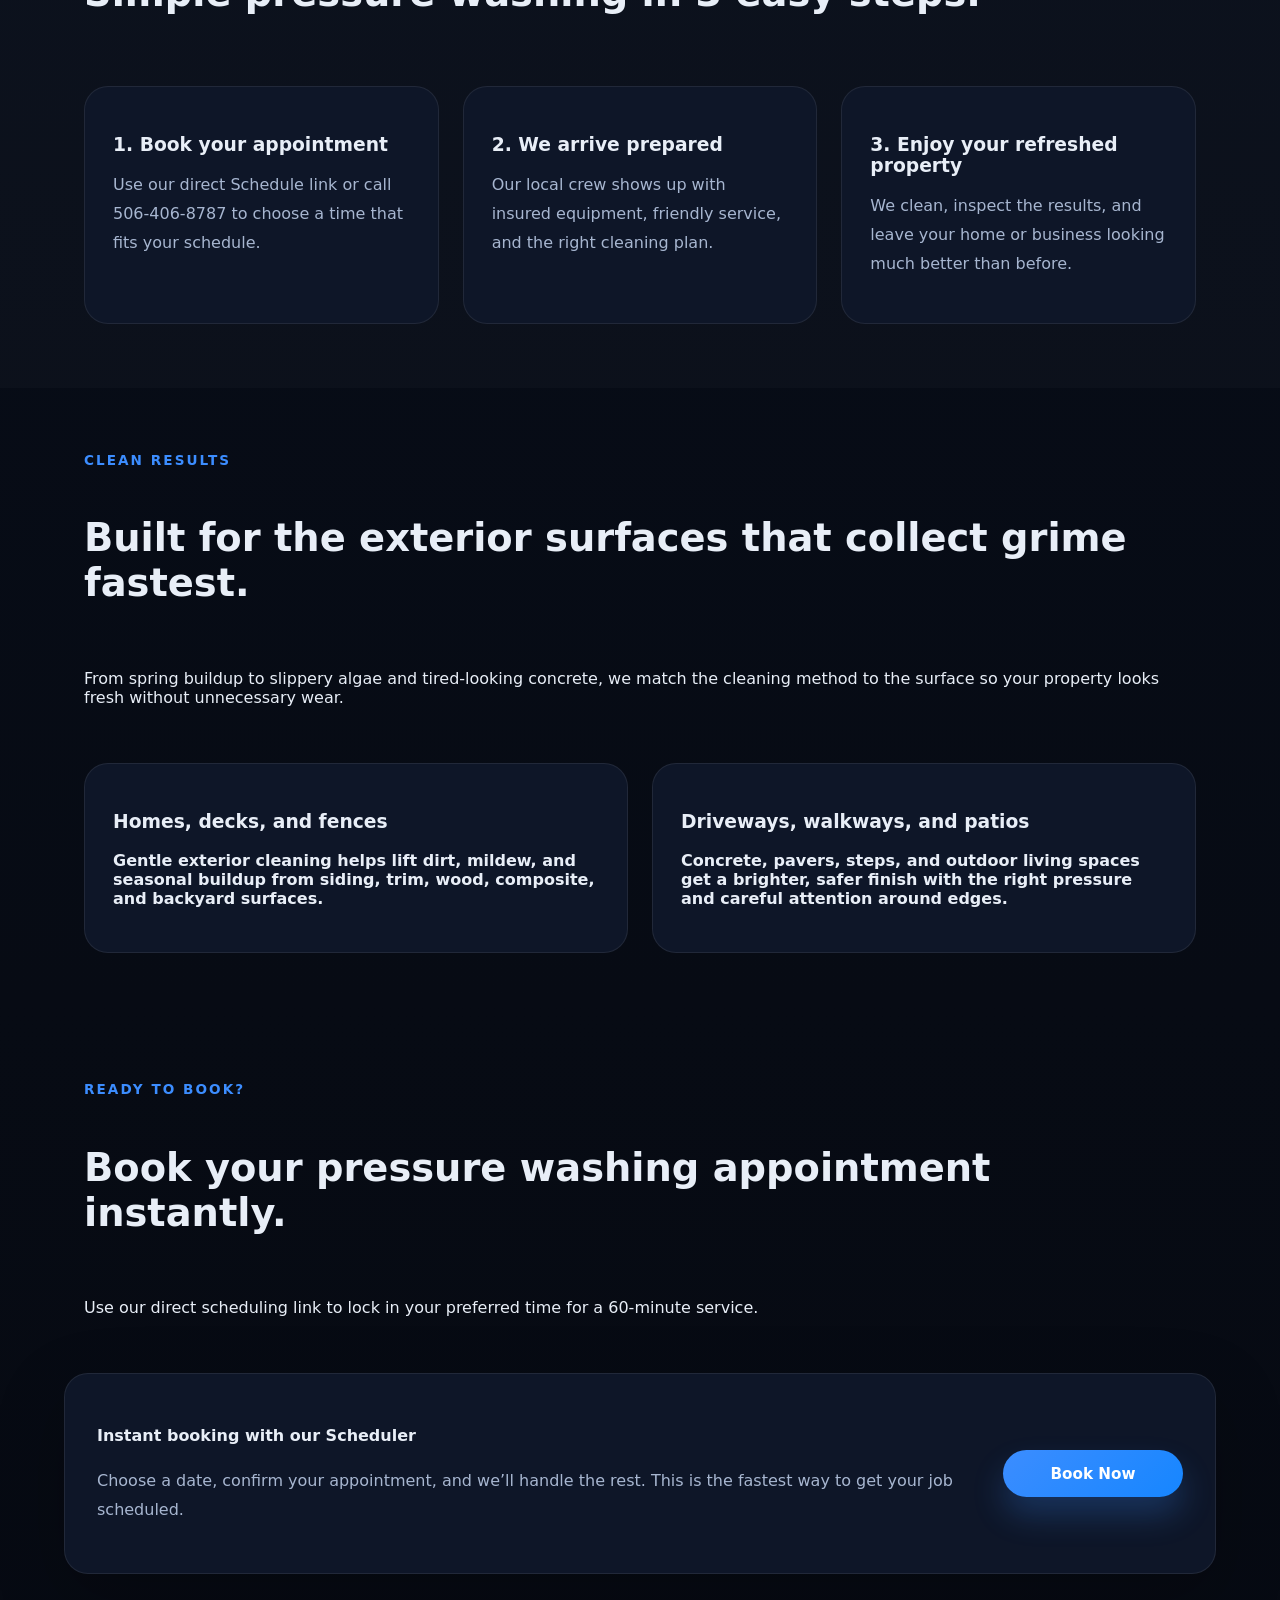
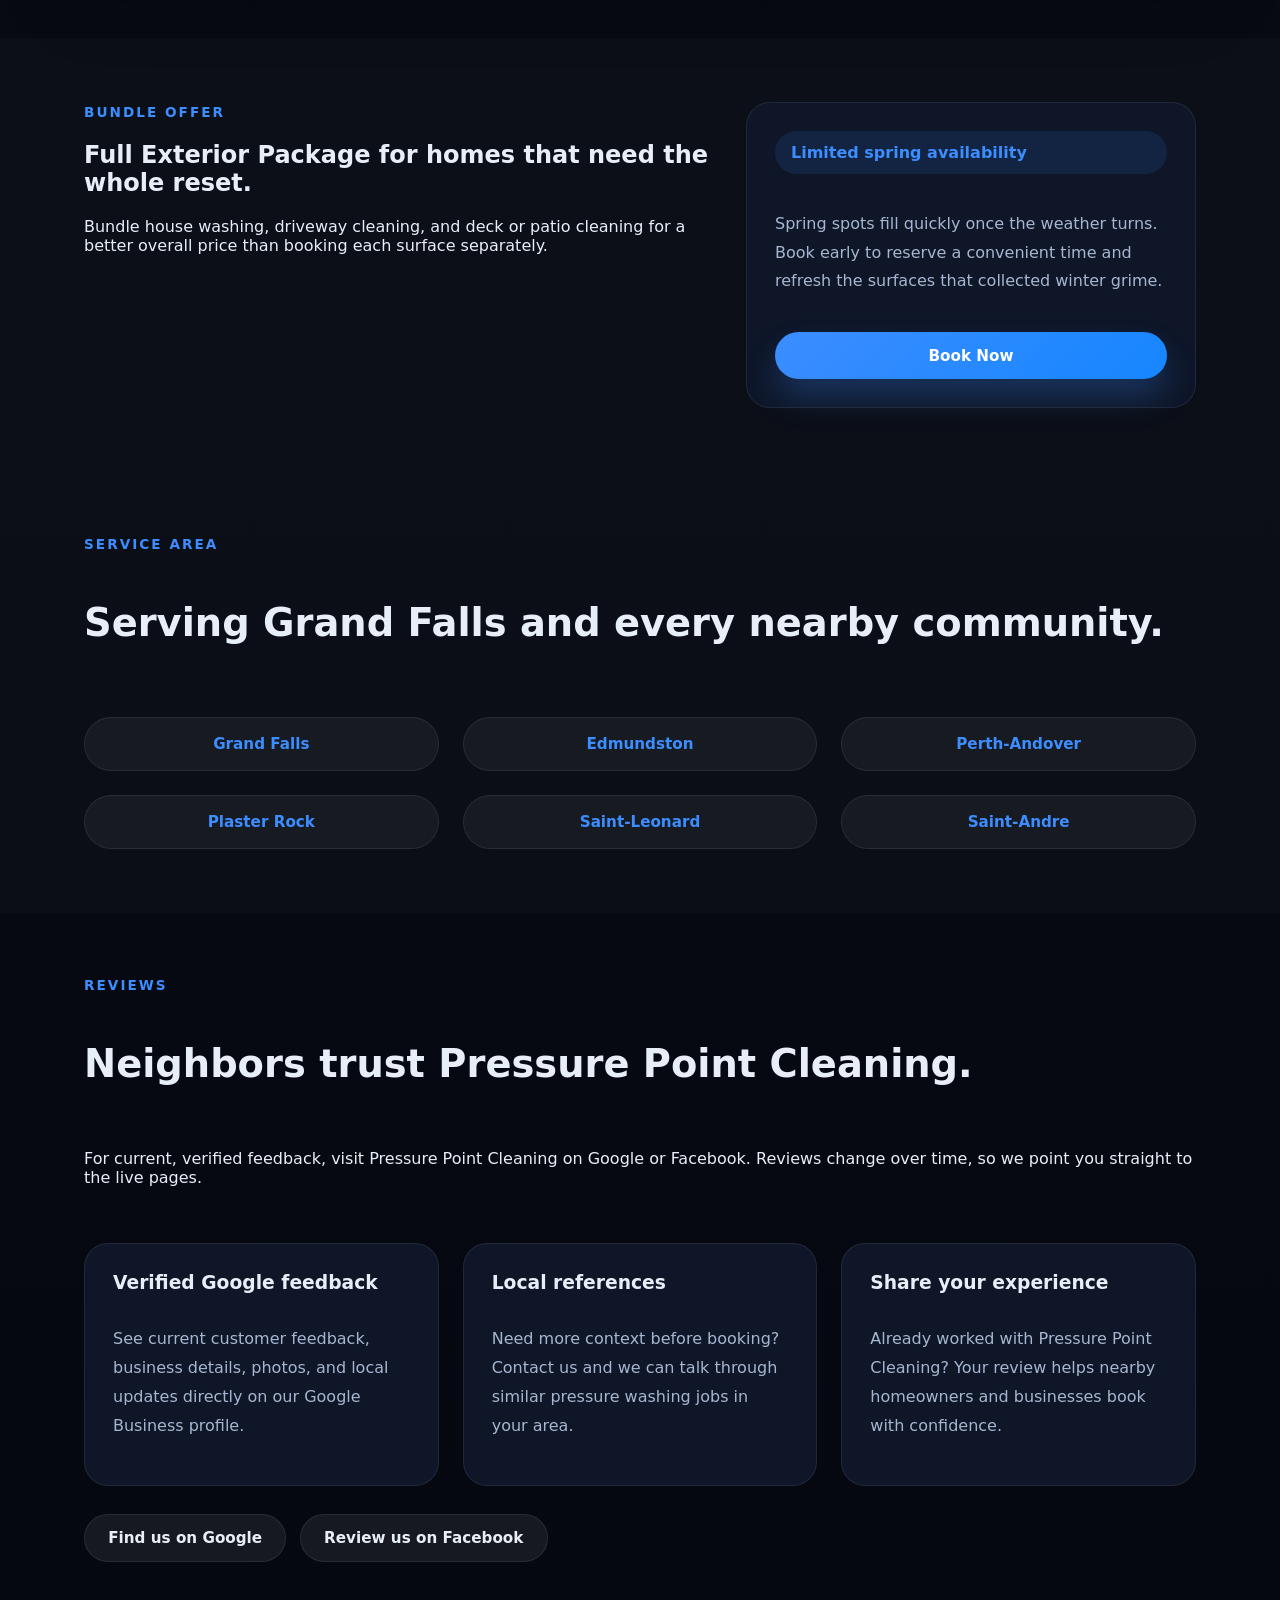
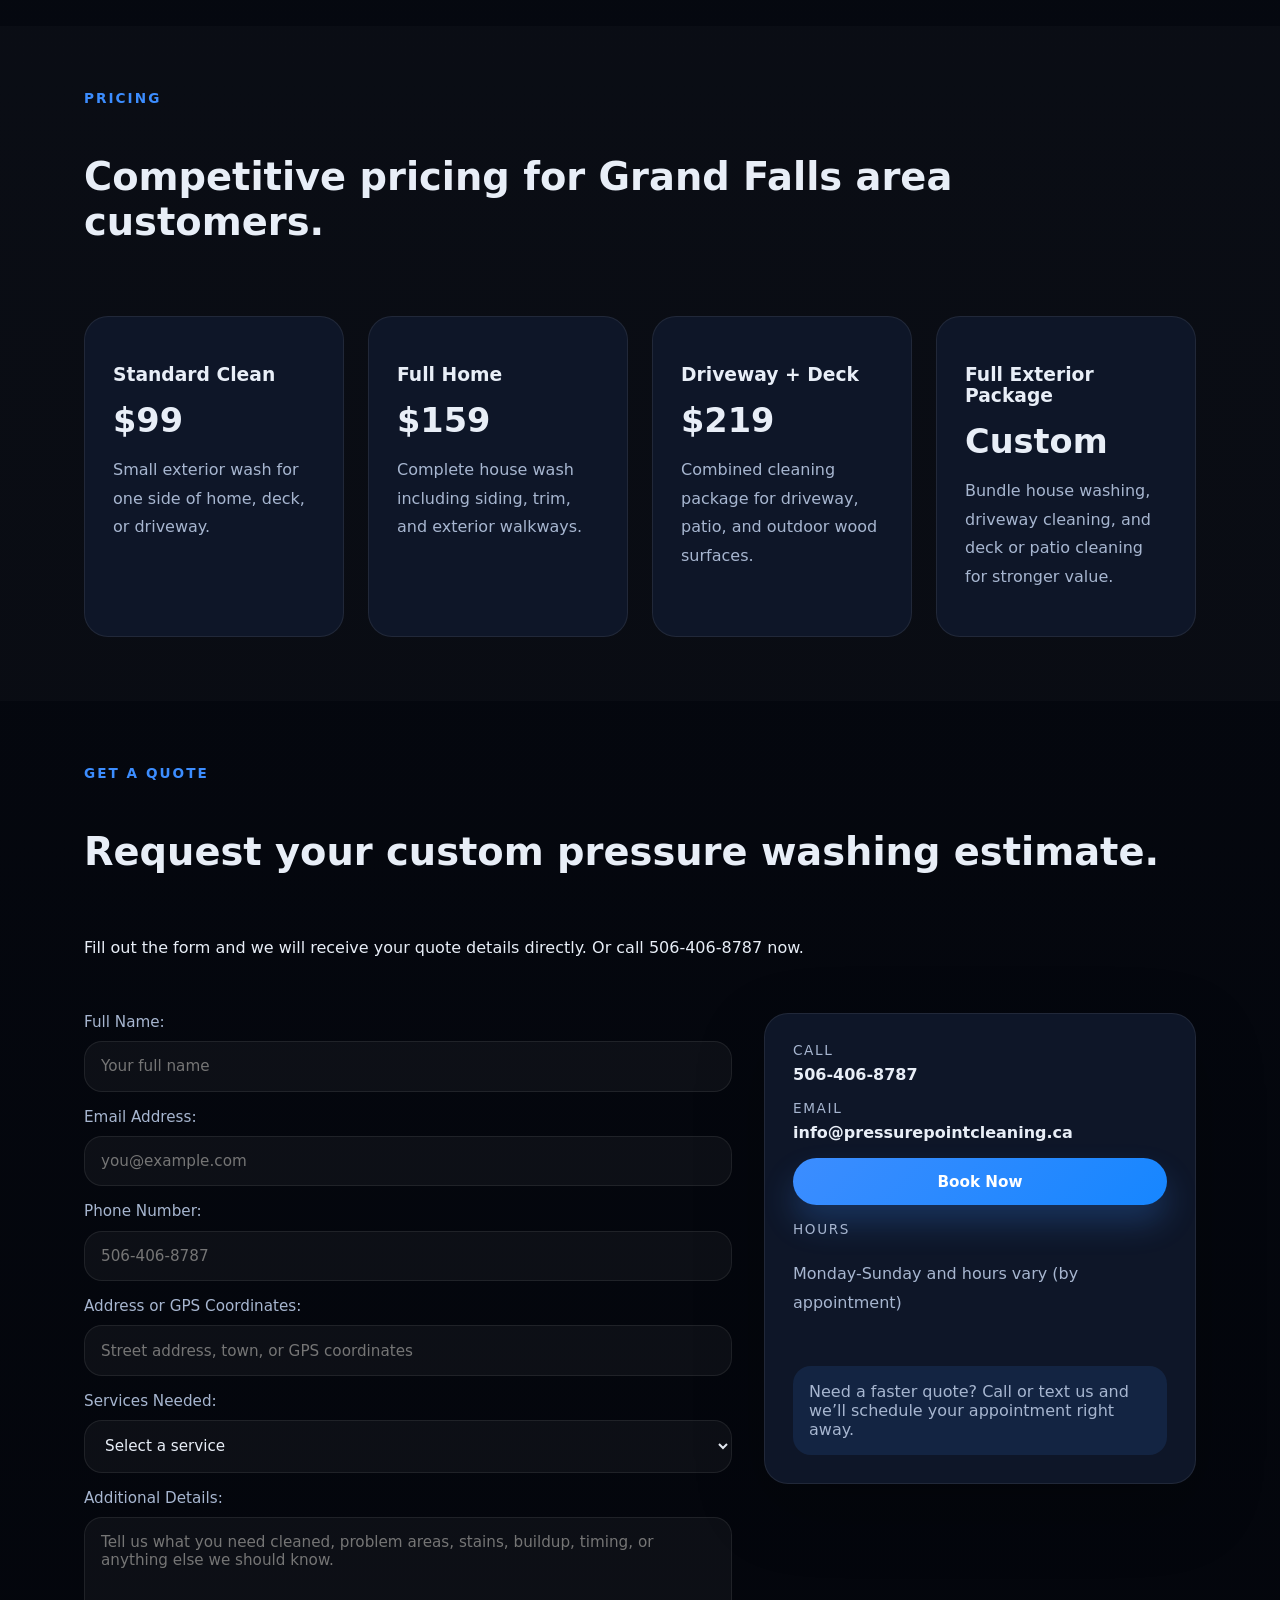
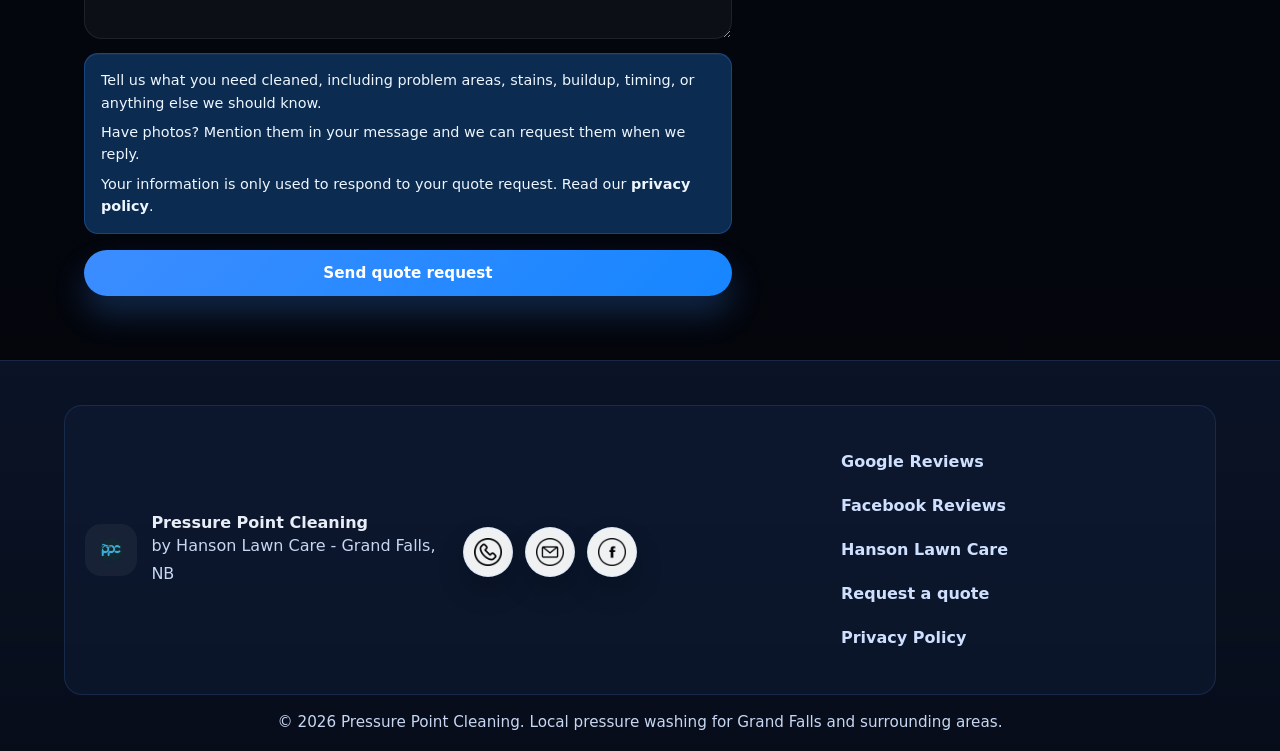
==== commit 34c7c5f5: "version 1.5.9 - Optimize mobile LCP and critical render path - Remove Google Fonts dependency and us" ====
--- a/index.html
+++ b/index.html
@@ -18,25 +18,39 @@
   <meta name="twitter:image" content="https://pressurepointcleaning.ca/images/ppc_hero_banner.jpeg" />
   <link rel="canonical" href="https://pressurepointcleaning.ca/" />
   <link rel="icon" href="images/favicon.webp" type="image/webp" />
-  <link rel="apple-touch-icon" href="images/ppc_monogram_logo.png" />
+  <link rel="apple-touch-icon" href="images/ppc_monogram_logo.webp" />
   <title>Pressure Point Cleaning | Grand Falls Pressure Washing</title>
-  <link rel="preconnect" href="https://fonts.googleapis.com" />
-  <link rel="preconnect" href="https://fonts.gstatic.com" crossorigin />
-  <link href="https://fonts.googleapis.com/css2?family=Inter:wght@400;500;600;700;800&family=Plus+Jakarta+Sans:wght@400;500;600;700;800&display=swap" rel="stylesheet" />
-  <link rel="stylesheet" href="styles.css?v=1.6" />
   <script>
+    (function () {
+      try {
+        var saved = localStorage.getItem("ppc-theme-preference");
+        var theme = saved === "dark" || saved === "light"
+          ? saved
+          : ((new Date().getHours() >= 20 || new Date().getHours() < 6) ? "dark" : "light");
+        document.documentElement.setAttribute("data-theme", theme);
+      } catch (error) {}
+    })();
     window.PPC_TRACKING = {
       ga4MeasurementId: "",
       metaPixelId: ""
     };
   </script>
+  <link
+    rel="preload"
+    as="image"
+    href="images/ppc_hero_banner-720.jpeg"
+    imagesrcset="images/ppc_hero_banner-480.jpeg 480w, images/ppc_hero_banner-720.jpeg 720w, images/ppc_hero_banner-960.jpeg 960w, images/ppc_hero_banner.jpeg 1024w"
+    imagesizes="(max-width: 540px) calc(100vw - 2.5rem), (max-width: 1040px) min(640px, calc(100vw - 2.5rem)), 520px"
+    fetchpriority="high"
+  />
+  <link rel="stylesheet" href="styles.css?v=1.8" />
   <script type="application/ld+json">
     {
       "@context": "https://schema.org",
       "@type": "HomeAndConstructionBusiness",
       "name": "Pressure Point Cleaning",
       "url": "https://pressurepointcleaning.ca/",
-      "image": "https://pressurepointcleaning.ca/images/ppc_logo.png",
+      "image": "https://pressurepointcleaning.ca/images/ppc_hero_banner.jpeg",
       "telephone": "+1-506-406-8787",
       "email": "info@pressurepointcleaning.ca",
       "priceRange": "$$",
@@ -81,7 +95,7 @@
     <header class="site-header" id="site-header">
       <div class="container header-grid">
         <a class="brand" href="#top">
-          <img src="images/ppc_logo.png" alt="Pressure Point Cleaning logo" class="brand-logo brand-logo-header" />
+          <span class="brand-mark" aria-hidden="true">PPC</span>
           <div>
             <span class="brand-name">Pressure Point Cleaning</span>
             <span class="brand-sub">by Hanson Lawn Care</span>
@@ -124,7 +138,7 @@
               <a class="btn btn-secondary" href="#quote">Get Quote</a>
             </div>
             <div class="hero-brand-badge">
-              <img src="images/ppc_monogram_logo.png" alt="Pressure Point Cleaning brand badge" class="hero-badge-logo" />
+              <span class="hero-badge-logo" aria-hidden="true">PPC</span>
               <a href="https://hansonlawncare.ca/" target="_blank" rel="noreferrer">Family-owned pressure washing by Hanson Lawn Care →</a>
             </div>
             <div class="hero-badges">
@@ -136,7 +150,16 @@
           </div>
           <div class="hero-media">
             <div class="hero-card">
-              <img src="images/ppc_hero_banner.jpeg" alt="Pressure washing home exterior" />
+              <img
+                src="images/ppc_hero_banner-720.jpeg"
+                srcset="images/ppc_hero_banner-480.jpeg 480w, images/ppc_hero_banner-720.jpeg 720w, images/ppc_hero_banner-960.jpeg 960w, images/ppc_hero_banner.jpeg 1024w"
+                sizes="(max-width: 540px) calc(100vw - 2.5rem), (max-width: 1040px) min(640px, calc(100vw - 2.5rem)), 520px"
+                alt="Pressure washing home exterior"
+                width="720"
+                height="720"
+                fetchpriority="high"
+                decoding="async"
+              />
               <div class="hero-card-text">
                 <p>Residential and Commercial Pressure Washing</p>
               </div>
@@ -375,7 +398,7 @@
           <p>Fill out the form and we will receive your quote details directly. Or call 506-406-8787 now.</p>
         </div>
         <div class="container contact-grid reveal">
-          <form class="quote-form" id="ppc-form" method="POST" action="https://script.google.com/macros/s/AKfycbyjgGvPrKDsi6i8uDoP4Ykta_w0WbCfKMymXhxGn5Yt-7gBQGri0tvu0Tq9tL_U9mED/exec">
+          <form class="quote-form" id="ppc-form" method="POST" action="https://script.google.com/macros/s/AKfycbwSY6MlZ5sS7f0kYE8VjtAReSy4K1EfAyP1aYzT3VV_kaxBqU7ninNAVQj0RxyPvVuP/exec">
             <input type="hidden" name="business" value="PPC" />
             <input type="hidden" name="form_key" value="hlc_ppc_secure_2026" />
             <input type="text" name="_honey" class="form-honey" tabindex="-1" autocomplete="off" aria-hidden="true" />
@@ -442,7 +465,7 @@
     <footer class="site-footer">
       <div class="container footer-grid">
         <div class="footer-branding">
-          <img src="images/ppc_monogram_logo.png" alt="Pressure Point Cleaning monogram" class="brand-logo brand-logo-footer" />
+          <img src="images/ppc_monogram_logo.webp" alt="Pressure Point Cleaning monogram" class="brand-logo brand-logo-footer" width="1024" height="1024" loading="lazy" decoding="async" />
           <div>
             <strong>Pressure Point Cleaning</strong>
             <p>by Hanson Lawn Care - Grand Falls, NB</p>
@@ -489,7 +512,7 @@
     <a href="tel:+15064068787" class="sticky-call" aria-label="Call Pressure Point Cleaning">Call 506-406-8787</a>
     <a href="#top" class="back-to-top" id="back-to-top" aria-label="Back to top">↑</a>
   </div>
-  <script src="tracking.js?v=1.0"></script>
-  <script src="script.js?v=1.5"></script>
+  <script src="tracking.js?v=1.1" defer></script>
+  <script src="script.js?v=1.6" defer></script>
 </body>
 </html>
--- a/styles.css
+++ b/styles.css
@@ -15,7 +15,7 @@
   --max-width: 1180px;
   --gap: 24px;
   --transition: 180ms ease;
-  font-family: "Inter", system-ui, -apple-system, BlinkMacSystemFont, "Segoe UI", sans-serif;
+  font-family: system-ui, -apple-system, BlinkMacSystemFont, "Segoe UI", sans-serif;
 }
 
 [data-theme="light"] {
@@ -42,10 +42,11 @@
 body {
   margin: 0;
   min-height: 100vh;
+  overflow-x: hidden;
   color: var(--text);
   background: radial-gradient(circle at top, rgba(60, 141, 255, 0.12), transparent 28%),
     linear-gradient(180deg, #061023 0%, #070b14 48%, #03050b 100%);
-  font-family: var(--font-family, Inter, sans-serif);
+  font-family: var(--font-family, system-ui, -apple-system, BlinkMacSystemFont, "Segoe UI", sans-serif);
   transition: background-color var(--transition), background-image var(--transition);
 }
 
@@ -124,6 +125,22 @@
   padding: 0.45rem;
 }
 
+.brand-mark {
+  display: inline-grid;
+  place-items: center;
+  width: 64px;
+  height: 64px;
+  flex: 0 0 auto;
+  border-radius: 18px;
+  border: 2px solid rgba(70, 190, 235, 0.76);
+  background: radial-gradient(circle at 50% 42%, rgba(70, 190, 235, 0.2), transparent 35%), #10242d;
+  color: #46c4ec;
+  box-shadow: inset 0 0 0 3px rgba(255, 255, 255, 0.08);
+  font-size: 1.05rem;
+  font-weight: 900;
+  letter-spacing: 0;
+}
+
 .brand-logo-header {
   width: 84px;
 }
@@ -144,11 +161,19 @@
 }
 
 .hero-badge-logo {
+  display: inline-grid;
+  place-items: center;
   width: 42px;
-  height: auto;
+  height: 42px;
+  flex: 0 0 auto;
   border-radius: 14px;
   background: rgba(255, 255, 255, 0.08);
   padding: 0.55rem;
+  color: #46c4ec;
+  font-size: 0.68rem;
+  font-weight: 900;
+  letter-spacing: 0;
+  border: 1px solid rgba(70, 190, 235, 0.46);
 }
 
 .hero-brand-badge span {
@@ -161,6 +186,8 @@
   color: var(--text);
   font-size: 0.95rem;
   font-weight: 600;
+  min-width: 0;
+  overflow-wrap: anywhere;
   transition: color var(--transition);
 }
 
@@ -365,6 +392,7 @@
 .eyebrow {
   display: inline-flex;
   align-items: center;
+  flex-wrap: wrap;
   gap: 0.5rem;
   color: var(--accent);
   font-size: 0.85rem;
@@ -393,6 +421,10 @@
   margin: 1rem 0 1rem;
 }
 
+.hero-copy {
+  min-width: 0;
+}
+
 .hero p {
   max-width: 42rem;
   color: var(--text-muted);
@@ -436,6 +468,7 @@
 .hero-card img {
   height: 420px;
   object-fit: cover;
+  aspect-ratio: 1 / 1;
 }
 
 .hero-card-text {
@@ -1130,7 +1163,7 @@
 
 .legal-panel h1 {
   margin: 0 0 1rem;
-  font-family: "Plus Jakarta Sans", Inter, sans-serif;
+  font-family: system-ui, -apple-system, BlinkMacSystemFont, "Segoe UI", sans-serif;
   font-size: clamp(2rem, 5vw, 3.5rem);
   line-height: 1.05;
 }
@@ -1184,7 +1217,7 @@
 .thank-you-panel h1 {
   max-width: 680px;
   margin: 0.85rem auto 1rem;
-  font-family: "Plus Jakarta Sans", Inter, sans-serif;
+  font-family: system-ui, -apple-system, BlinkMacSystemFont, "Segoe UI", sans-serif;
   font-size: clamp(2.2rem, 6vw, 4.4rem);
   line-height: 1;
 }
@@ -1203,6 +1236,290 @@
   justify-content: center;
   gap: 0.85rem;
   margin-top: 2rem;
+}
+
+/* QR landing pages */
+
+.qr-page {
+  padding-bottom: 0;
+}
+
+.qr-header .container {
+  width: min(100%, calc(1120px + 2rem));
+}
+
+.qr-header-grid {
+  display: flex;
+  align-items: center;
+  justify-content: space-between;
+  gap: 1rem;
+  padding: 0.85rem 0;
+}
+
+.qr-header-actions,
+.qr-actions,
+.qr-card-actions {
+  display: flex;
+  flex-wrap: wrap;
+  gap: 0.75rem;
+  align-items: center;
+}
+
+.qr-header-actions .btn {
+  min-height: 44px;
+  padding: 0.75rem 1.05rem;
+}
+
+.qr-hero {
+  padding: clamp(2rem, 6vw, 5rem) 0 3rem;
+}
+
+.qr-hero-grid {
+  display: grid;
+  grid-template-columns: minmax(0, 1.05fr) minmax(280px, 0.72fr);
+  gap: 2rem;
+  align-items: center;
+}
+
+.qr-hero-copy {
+  display: grid;
+  gap: 1rem;
+}
+
+.qr-hero h1 {
+  max-width: 820px;
+  font-size: clamp(2.55rem, 8vw, 5.15rem);
+  line-height: 0.96;
+}
+
+.qr-hero p,
+.qr-form-intro p,
+.qr-cta-panel p {
+  color: var(--text-muted);
+  font-size: 1.05rem;
+  line-height: 1.75;
+}
+
+.qr-hero-copy > p {
+  max-width: 650px;
+  font-size: clamp(1.1rem, 3vw, 1.35rem);
+}
+
+.qr-hero-card,
+.qr-info-card,
+.qr-service-card,
+.qr-contact-panel,
+.qr-form,
+.qr-cta-panel {
+  border: 1px solid var(--border);
+  border-radius: var(--radius);
+  background: var(--surface);
+}
+
+.qr-hero-card {
+  overflow: hidden;
+  box-shadow: var(--shadow);
+}
+
+.qr-hero-card img {
+  height: clamp(260px, 38vw, 430px);
+  border-radius: 0;
+  object-fit: cover;
+}
+
+.qr-hero-card div {
+  display: grid;
+  gap: 0.45rem;
+  padding: 1.25rem;
+}
+
+.qr-hero-card strong {
+  font-size: 1.15rem;
+}
+
+.qr-hero-card p {
+  margin: 0;
+  font-size: 0.98rem;
+}
+
+.qr-trust-strip {
+  display: flex;
+  flex-wrap: wrap;
+  gap: 0.6rem;
+  margin-top: 0.45rem;
+}
+
+.qr-trust-strip span,
+.qr-area-grid span {
+  display: inline-flex;
+  align-items: center;
+  min-height: 42px;
+  padding: 0.55rem 0.8rem;
+  border-radius: 999px;
+  background: var(--accent-soft);
+  color: var(--text);
+  font-weight: 800;
+}
+
+.qr-form-grid {
+  display: grid;
+  grid-template-columns: minmax(0, 0.72fr) minmax(0, 1fr);
+  gap: 2rem;
+  align-items: start;
+}
+
+.qr-form-intro {
+  display: grid;
+  gap: 1rem;
+  position: sticky;
+  top: 6.5rem;
+}
+
+.qr-contact-panel {
+  display: grid;
+  gap: 0.6rem;
+  padding: 1.25rem;
+}
+
+.qr-contact-panel a {
+  color: var(--text);
+  font-size: 1.15rem;
+  font-weight: 800;
+}
+
+.qr-form {
+  padding: 1.25rem;
+}
+
+.qr-area-grid {
+  display: flex;
+  flex-wrap: wrap;
+  gap: 0.7rem;
+}
+
+.qr-card-grid,
+.qr-services-grid {
+  display: grid;
+  gap: 1rem;
+}
+
+.qr-card-grid {
+  grid-template-columns: repeat(3, minmax(0, 1fr));
+}
+
+.qr-services-grid {
+  grid-template-columns: repeat(4, minmax(0, 1fr));
+}
+
+.qr-info-card,
+.qr-service-card {
+  display: grid;
+  gap: 0.8rem;
+  align-content: start;
+  padding: 1.4rem;
+}
+
+.qr-service-card {
+  grid-template-rows: auto auto 1fr auto;
+  align-content: stretch;
+}
+
+.qr-info-card h2,
+.qr-service-card h3 {
+  font-size: 1.2rem;
+}
+
+.qr-service-card strong {
+  color: var(--accent);
+  font-size: 0.95rem;
+}
+
+.qr-info-card p,
+.qr-service-card p {
+  margin: 0;
+  color: var(--text-muted);
+  line-height: 1.7;
+}
+
+.qr-card-actions {
+  align-self: end;
+}
+
+.qr-card-actions .btn {
+  flex: 1 1 90px;
+  padding-inline: 1rem;
+}
+
+.qr-cta-panel {
+  display: grid;
+  grid-template-columns: minmax(0, 1fr) auto;
+  gap: 1.25rem;
+  align-items: center;
+  padding: 1.5rem;
+  box-shadow: var(--shadow);
+}
+
+.qr-cta-panel h2 {
+  margin: 0.4rem 0;
+  font-size: clamp(1.8rem, 4vw, 2.6rem);
+}
+
+.qr-footer {
+  padding-bottom: 2rem;
+}
+
+.qr-footer-inner {
+  display: flex;
+  justify-content: space-between;
+  gap: 1rem;
+  align-items: center;
+}
+
+.qr-footer-inner p {
+  margin: 0;
+  color: #c7d7f2;
+  line-height: 1.65;
+}
+
+.qr-footer-links {
+  display: flex;
+  flex-wrap: wrap;
+  gap: 0.85rem;
+}
+
+.qr-footer-links a {
+  color: #dbeafe;
+  font-weight: 750;
+}
+
+.qr-sticky-cta {
+  position: fixed;
+  left: 0;
+  right: 0;
+  bottom: 0;
+  z-index: 70;
+  display: none;
+  gap: 0.65rem;
+  padding: 0.75rem 1rem calc(0.75rem + env(safe-area-inset-bottom));
+  background: rgba(5, 10, 19, 0.94);
+  border-top: 1px solid rgba(255, 255, 255, 0.08);
+  backdrop-filter: blur(16px);
+}
+
+.qr-sticky-cta .btn {
+  flex: 1 1 0;
+  min-height: 48px;
+  padding: 0.85rem 1rem;
+}
+
+[data-theme="light"] .qr-sticky-cta {
+  background: rgba(240, 244, 251, 0.94);
+  border-top-color: rgba(37, 99, 235, 0.16);
+}
+
+[data-theme="light"] .qr-footer-inner p,
+[data-theme="light"] .qr-footer-links a {
+  color: var(--text-muted);
 }
 
 .reveal {
@@ -1226,18 +1543,31 @@
   .contact-grid,
   .trust-grid,
   .promise-grid,
-  .process-grid {
+  .process-grid,
+  .qr-hero-grid,
+  .qr-form-grid,
+  .qr-cta-panel {
     grid-template-columns: 1fr;
   }
 
   .stats-grid {
     grid-template-columns: repeat(2, minmax(0, 1fr));
+  }
+
+  .qr-services-grid,
+  .qr-card-grid {
+    grid-template-columns: repeat(2, minmax(0, 1fr));
+  }
+
+  .qr-form-intro {
+    position: static;
   }
 }
 
 @media (max-width: 760px) {
   .site-header {
     padding: 0.85rem 0;
+    backdrop-filter: none;
   }
 
   .header-grid {
@@ -1265,6 +1595,30 @@
 
   .hero-card img {
     height: 320px;
+  }
+
+  .hero-card {
+    box-shadow: 0 16px 38px rgba(0, 0, 0, 0.18);
+  }
+
+  .qr-page {
+    padding-bottom: 5rem;
+  }
+
+  .qr-header-grid {
+    align-items: flex-start;
+  }
+
+  .qr-header-actions {
+    justify-content: flex-end;
+  }
+
+  .qr-header-actions .btn-secondary {
+    display: none;
+  }
+
+  .qr-sticky-cta {
+    display: flex;
   }
 
   .book-now-panel,
@@ -1286,11 +1640,66 @@
   .back-to-top {
     bottom: 5.6rem;
   }
+
+  .reveal {
+    transition-duration: 0.32s;
+    transform: translateY(12px);
+  }
 }
 
 @media (max-width: 540px) {
+  .container,
+  .hero-grid,
+  .hero-copy {
+    width: 100%;
+    max-width: 100%;
+  }
+
+  .hero-copy {
+    inline-size: calc(100vw - 2.5rem);
+  }
+
+  .brand {
+    min-width: 0;
+  }
+
+  .brand-name,
+  .brand-sub {
+    overflow-wrap: anywhere;
+  }
+
+  .eyebrow {
+    max-width: 100%;
+    gap: 0.35rem;
+    letter-spacing: 0.11em;
+    line-height: 1.45;
+  }
+
   .hero h1 {
-    font-size: 2.5rem;
+    max-width: 100%;
+    font-size: 2rem;
+    line-height: 1.1;
+    overflow-wrap: anywhere;
+    word-break: normal;
+  }
+
+  .hero-copy p {
+    width: min(100%, 320px);
+    max-width: calc(100vw - 2.5rem);
+    font-size: 0.93rem;
+    overflow-wrap: anywhere;
+    word-break: break-word;
+  }
+
+  .hero-brand-badge {
+    width: 100%;
+  }
+
+  .hero-brand-badge a {
+    width: min(100%, 280px);
+    max-width: calc(100vw - 6.75rem);
+    font-size: 0.86rem;
+    word-break: break-word;
   }
 
   .hero-actions {
@@ -1300,8 +1709,48 @@
 
   .hero-actions .btn,
   .btn-book-now,
-  .trust-btn {
+  .trust-btn,
+  .qr-actions .btn {
     width: 100%;
+  }
+
+  .qr-header-grid {
+    gap: 0.65rem;
+  }
+
+  .qr-header-actions .btn-primary {
+    padding: 0.72rem 0.9rem;
+    white-space: nowrap;
+  }
+
+  .qr-hero {
+    padding-top: 1.75rem;
+  }
+
+  .qr-hero h1 {
+    font-size: 2.5rem;
+  }
+
+  .qr-hero-card img {
+    height: 250px;
+  }
+
+  .qr-form {
+    padding: 1rem;
+  }
+
+  .qr-services-grid,
+  .qr-card-grid {
+    grid-template-columns: 1fr;
+  }
+
+  .qr-card-actions .btn {
+    flex-basis: 0;
+  }
+
+  .qr-footer-inner {
+    display: grid;
+    align-items: start;
   }
 
   .book-now-panel,
@@ -1322,6 +1771,13 @@
     width: 62px;
   }
 
+  .brand-mark {
+    width: 52px;
+    height: 52px;
+    border-radius: 15px;
+    font-size: 0.9rem;
+  }
+
   .site-header {
     padding: 0.75rem 0;
   }
@@ -1348,3 +1804,19 @@
     width: 100%;
   }
 }
+
+@media (prefers-reduced-motion: reduce) {
+  *,
+  *::before,
+  *::after {
+    scroll-behavior: auto !important;
+    transition-duration: 0.01ms !important;
+    animation-duration: 0.01ms !important;
+    animation-iteration-count: 1 !important;
+  }
+
+  .reveal {
+    opacity: 1;
+    transform: none;
+  }
+}
